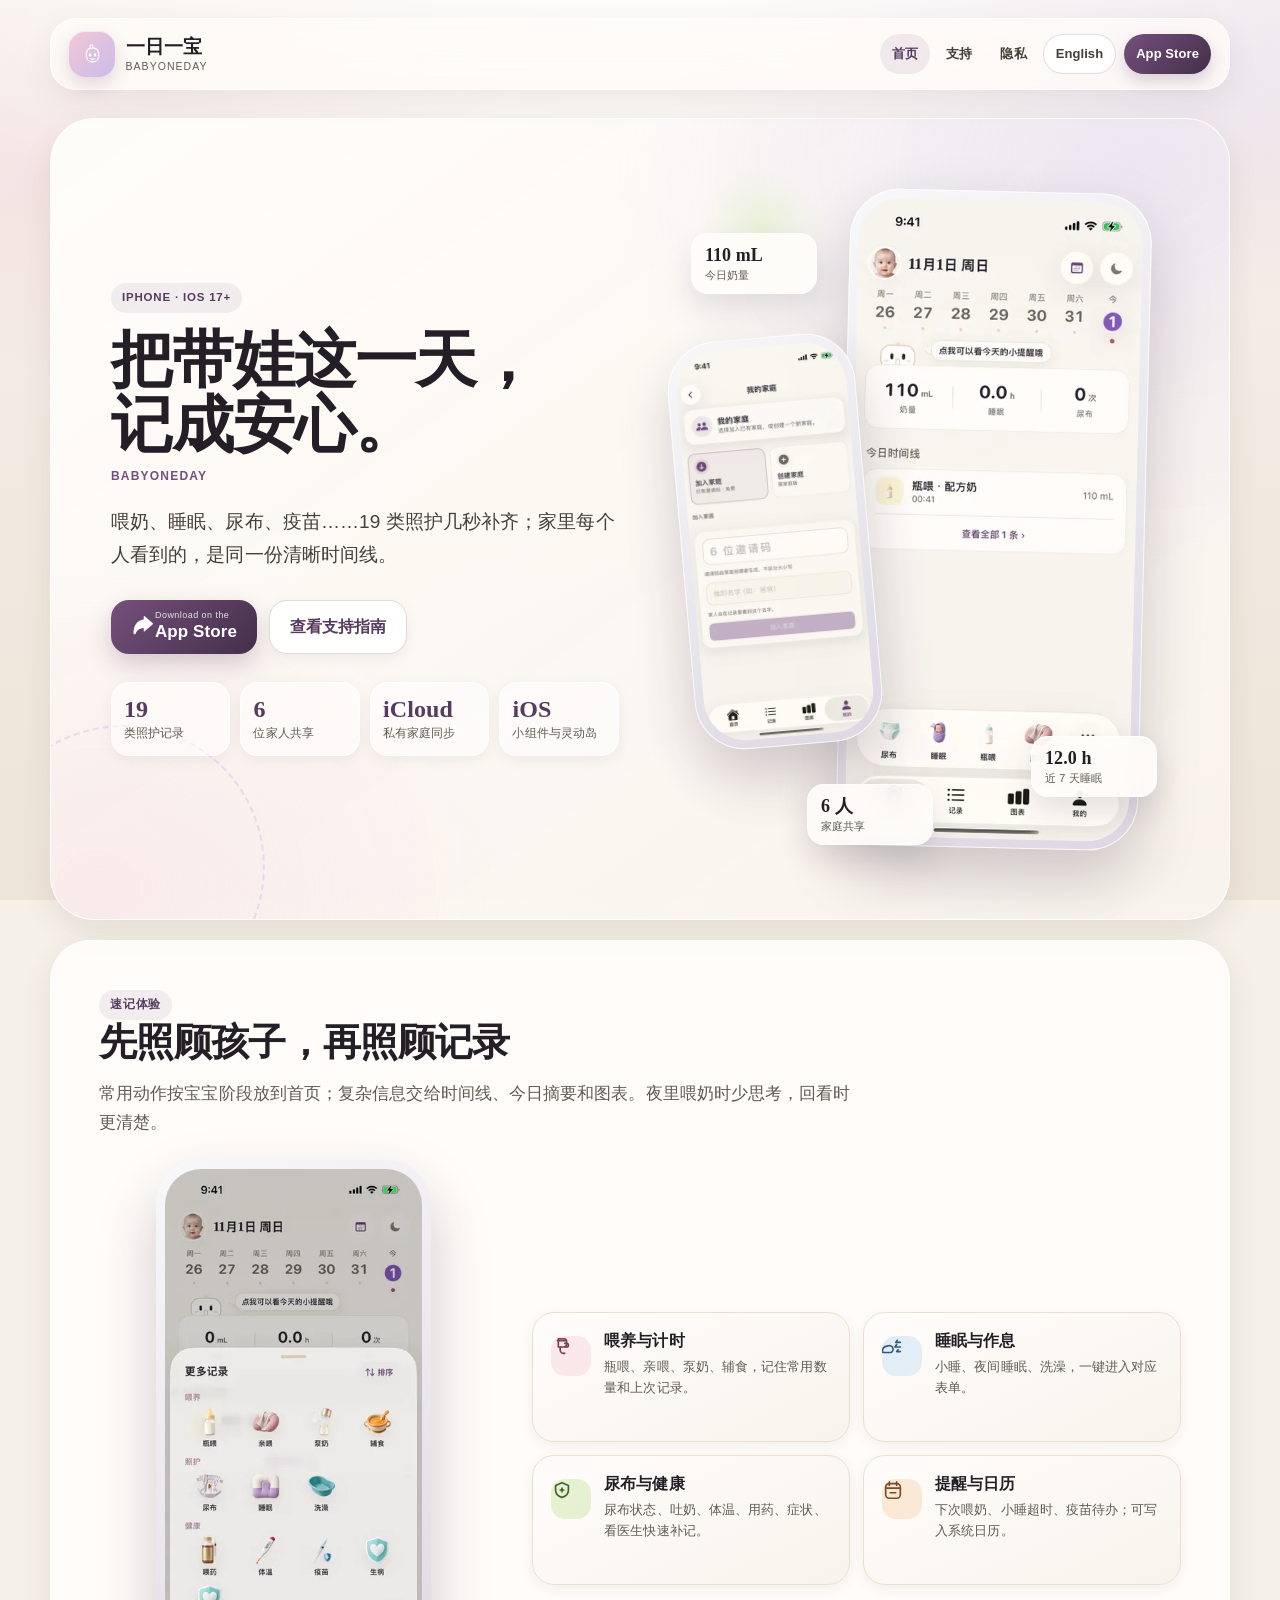
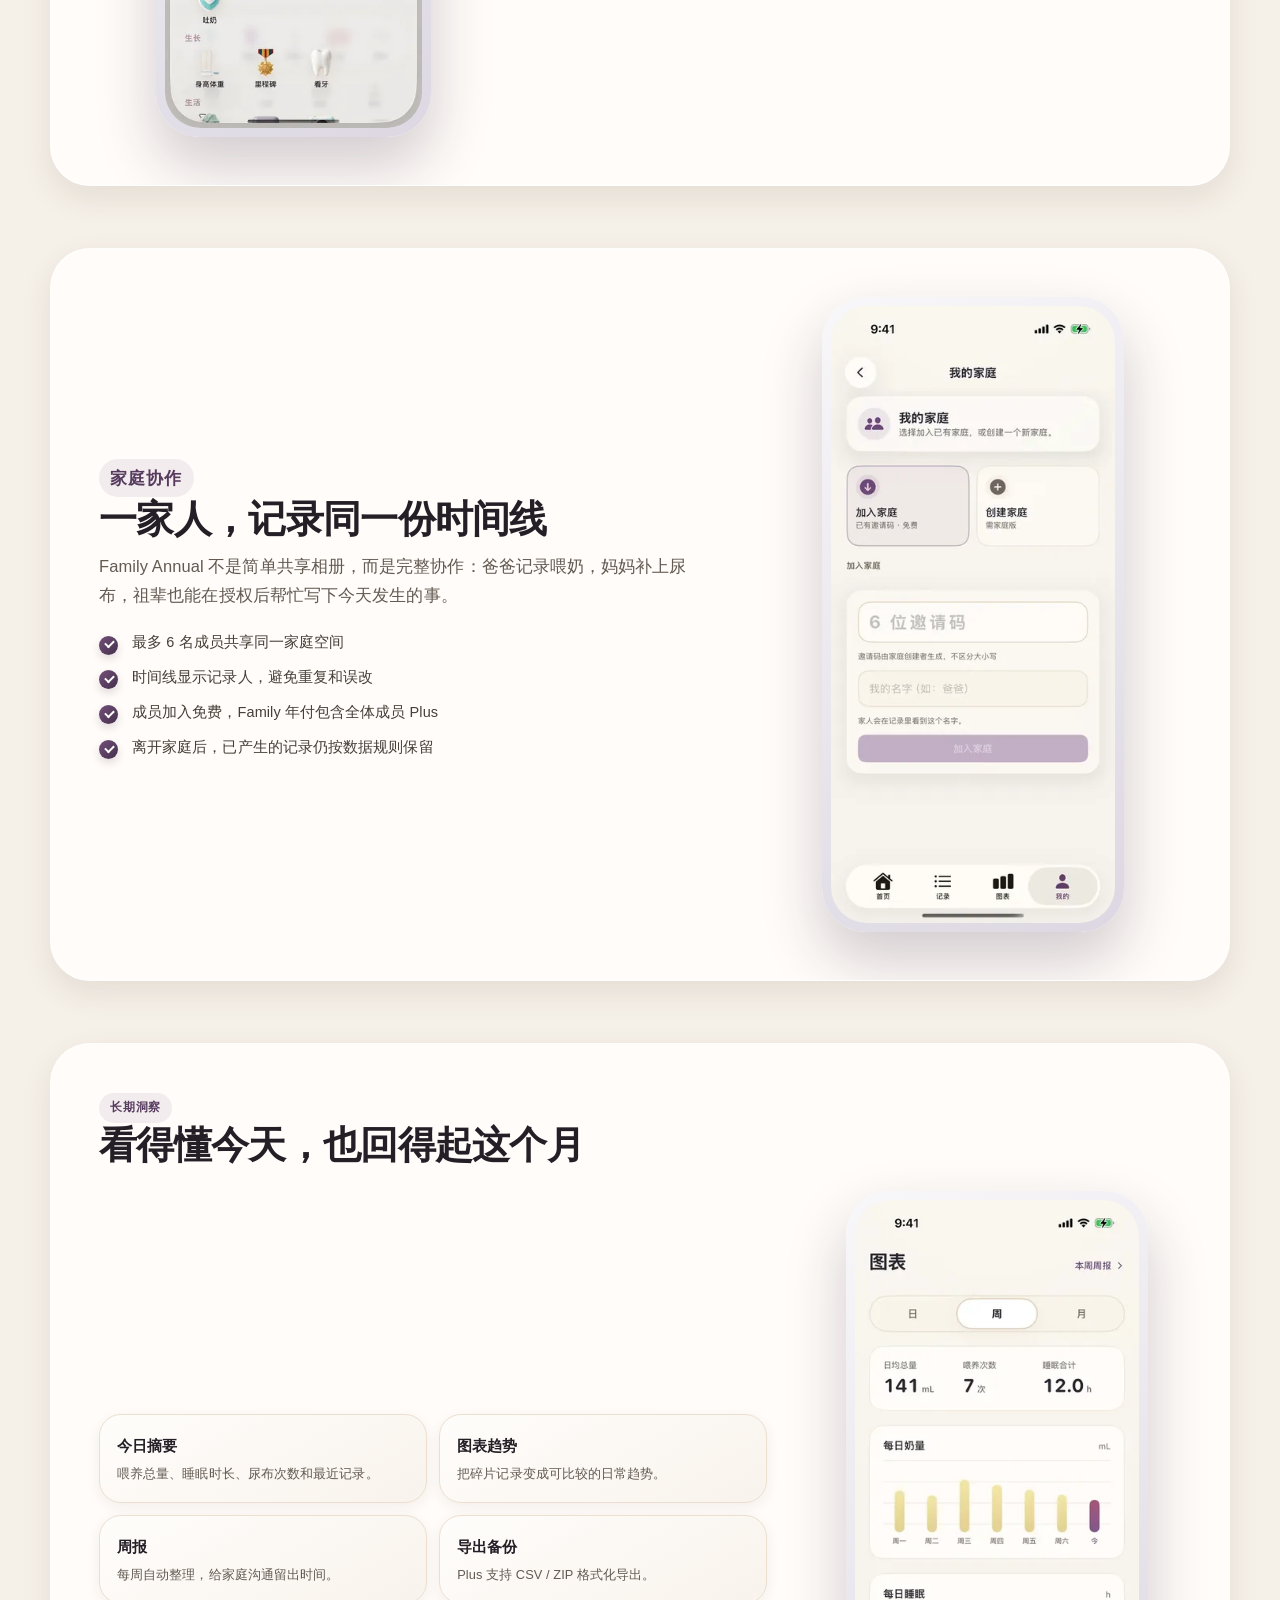
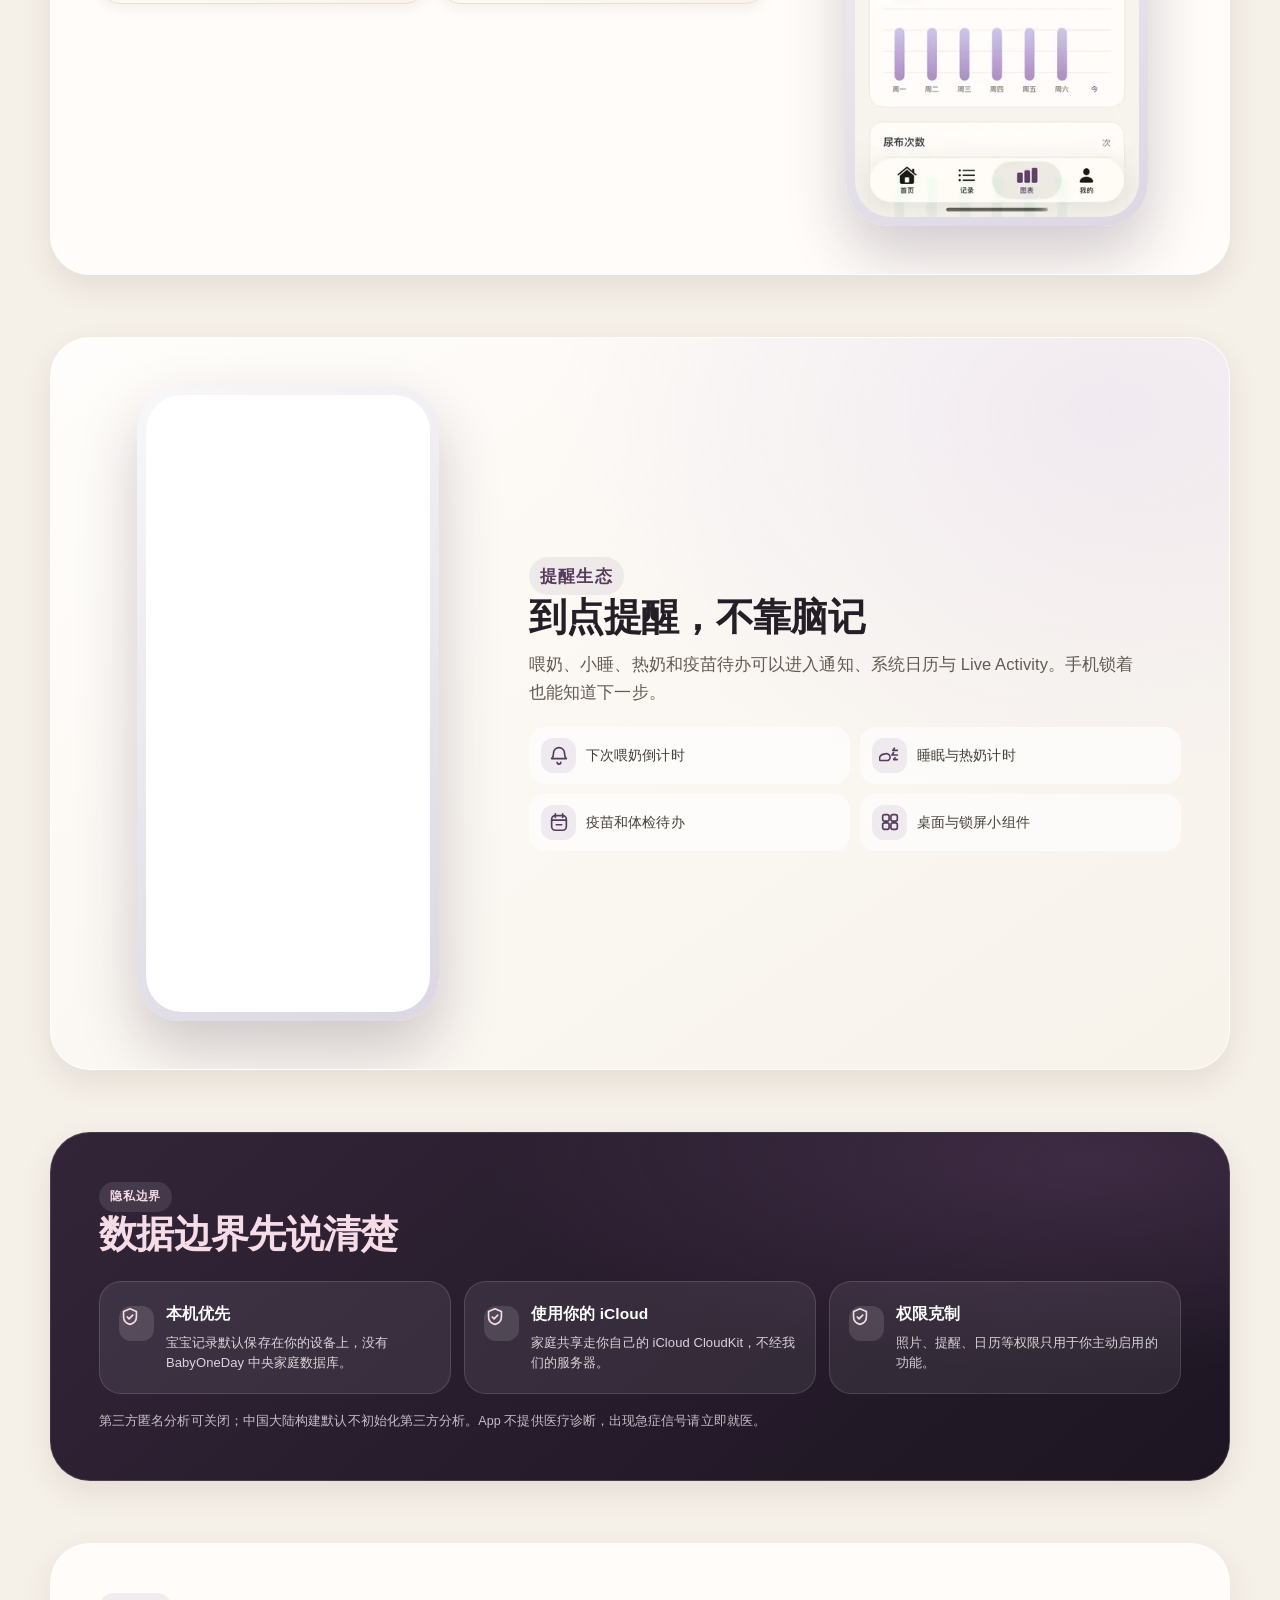
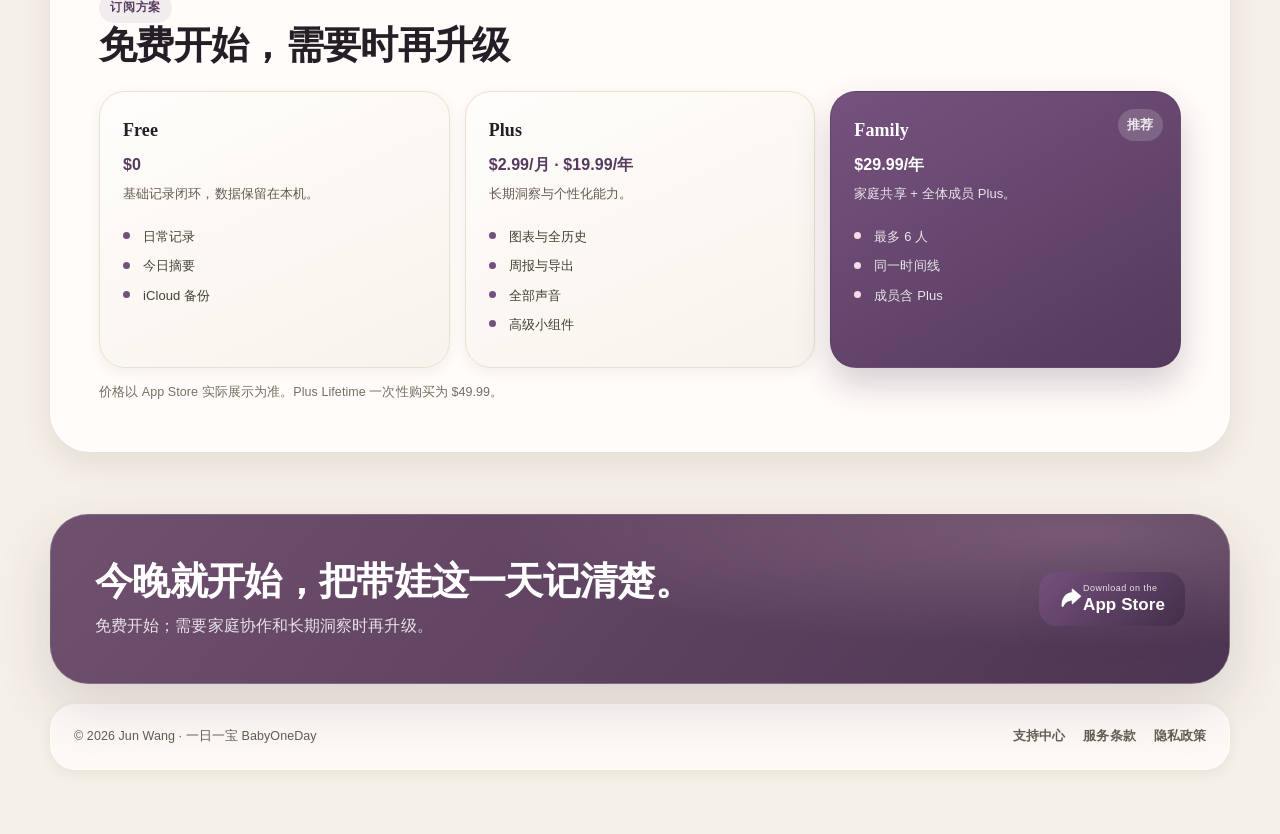
==== index.html @ 7bceb3cc "perf(babyoneday): optimize responsive marketing assets" ====
<!doctype html>
<html lang="zh-CN">
<head>
  <meta charset="utf-8">
  <meta name="viewport" content="width=device-width, initial-scale=1, viewport-fit=cover">
  <title>一日一宝 BabyOneDay — 把带娃这一天记成安心</title>
  <meta name="description" content="一日一宝 BabyOneDay 是一款本机优先的 iPhone 育儿记录 App：19 类照护信息几秒记完，支持 iCloud 家庭共享、图表周报、提醒、小组件和数据导出。">
  <meta name="theme-color" content="#f6f0e8">
  <meta property="og:site_name" content="一日一宝 BabyOneDay">
  <meta property="og:title" content="一日一宝 BabyOneDay">
  <meta property="og:description" content="19 类照护信息几秒记完；iCloud 家庭共享，把带娃这一天记成安心。">
  <meta property="og:type" content="website">
  <meta property="og:locale" content="zh_CN">
  <meta property="og:locale:alternate" content="en_US">
  <meta property="og:url" content="https://babyoneday.zpad.app/">
  <meta property="og:image" content="https://babyoneday.zpad.app/assets/social-zh.jpg">
  <meta property="og:image:width" content="1200">
  <meta property="og:image:height" content="630">
  <meta property="og:image:alt" content="BabyOneDay product preview">
  <meta name="twitter:card" content="summary_large_image">
  <meta name="twitter:image" content="https://babyoneday.zpad.app/assets/social-zh.jpg">
  <meta name="twitter:image:alt" content="BabyOneDay product preview">
  <link rel="canonical" href="https://babyoneday.zpad.app/">
  <link rel="alternate" hreflang="zh-CN" href="https://babyoneday.zpad.app/">
  <link rel="alternate" hreflang="en" href="https://babyoneday.zpad.app/en/">
  <link rel="alternate" hreflang="x-default" href="https://babyoneday.zpad.app/">
  <link rel="icon" type="image/png" href="assets/app-icon.png">
  <link rel="apple-touch-icon" type="image/png" href="assets/app-icon.png">
  <link rel="stylesheet" href="css/site.css">
  <meta name="apple-itunes-app" content="app-id=6822589481">
  <script type="application/ld+json">{"@context":"https://schema.org","@type":"SoftwareApplication","name":"一日一宝 BabyOneDay","operatingSystem":"iOS 17.0+","applicationCategory":"HealthApplication","inLanguage":["zh-CN","en"],"isAccessibleForFree":true,"featureList":["19 baby care record types","Family sharing for up to 6 caregivers","iCloud CloudKit family sync","charts, weekly reports, and export","reminders, Calendar integration, widgets, and Live Activity"],"screenshot":"https://babyoneday.zpad.app/assets/home-zh.webp","offers":{"@type":"Offer","price":"0","priceCurrency":"USD"}}</script>
</head>
<body>
  <a class="skip-link" href="#main">跳到正文 Skip to content</a>
  <div class="site-shell home-shell">
    <header class="site-header">
      <a class="brand" href="index.html">
        <span class="brand-mark" aria-hidden="true">
          <svg width="25" height="25" viewBox="0 0 64 64" fill="none" aria-hidden="true">
            <path d="M26 14C25 9 27 6 31 7.5 34.5 9 33.5 12 32 14" stroke="currentColor" stroke-width="3"/>
            <ellipse cx="25.5" cy="33" rx="3.2" ry="4.4" fill="currentColor"/>
            <ellipse cx="38.5" cy="33" rx="3.2" ry="4.4" fill="currentColor"/>
            <path d="M28 43q4 2.6 8 0" stroke="currentColor" stroke-width="3" stroke-linecap="round"/>
            <path d="M16 33c0-12 7-18 16-18s16 6 16 18c0 11-7 18-16 18s-16-7-16-18Z" stroke="currentColor" stroke-width="3"/>
          </svg>
        </span>
        <span><span class="brand-name">一日一宝</span><span class="brand-sub">BabyOneDay</span></span>
      </a>
      <nav class="site-nav" aria-label="网页导航">
        <a href="index.html" aria-current="page">首页</a>
        <a href="support.html">支持</a>
        <a href="privacy-policy.html">隐私</a>
        <a class="language-switch" href="en/index.html" lang="en" hreflang="en">English</a>
        <a class="nav-cta" href="https://apps.apple.com/app/id6822589481">App Store</a>
      </nav>
    </header>

    <section class="hero home-hero" aria-labelledby="home-title">
      <div class="hero-copy">
        <p class="eyebrow">iPhone · iOS 17+</p>
        <h1 id="home-title">把带娃这一天，<br>记成安心。</h1>
        <p class="h1-en">BabyOneDay</p>
        <p class="lede">喂奶、睡眠、尿布、疫苗……19 类照护几秒补齐；家里每个人看到的，是同一份清晰时间线。</p>
        <div class="cta-row" aria-label="下载 App">
          <a class="primary-cta" href="https://apps.apple.com/app/id6822589481"><span><small>Download on the</small><b>App Store</b></span></a>
          <a class="secondary-cta" href="support.html">查看支持指南</a>
        </div>
        <div class="hero-metrics"><div class="metric"><strong>19</strong><span>类照护记录</span></div>
<div class="metric"><strong>6</strong><span>位家人共享</span></div>
<div class="metric"><strong>iCloud</strong><span>私有家庭同步</span></div>
<div class="metric"><strong>iOS</strong><span>小组件与灵动岛</span></div></div>
      </div>
      <div class="hero-stage">
        <figure class="phone phone-primary"><img src="assets/home-zh-360.webp" srcset="assets/home-zh-360.webp 360w, assets/home-zh-480.webp 480w, assets/home-zh.webp 720w" sizes="(min-width: 980px) 302px, (min-width: 820px) 250px, 60vw" width="720" height="1565" alt="BabyOneDay 首页与今日记录预览" loading="eager" decoding="async" fetchpriority="high"></figure>
        <figure class="phone phone-secondary"><img src="assets/family-zh-360.webp" srcset="assets/family-zh-360.webp 360w, assets/family-zh-480.webp 480w, assets/family-zh.webp 720w" sizes="(min-width: 980px) 302px, (min-width: 820px) 250px, 68vw" width="720" height="1565" alt="BabyOneDay 家庭共享功能预览" loading="lazy" decoding="async"></figure>
        <div class="floating-card"><strong>110 mL</strong><span>今日奶量</span></div>
<div class="floating-card"><strong>12.0 h</strong><span>近 7 天睡眠</span></div>
<div class="floating-card"><strong>6 人</strong><span>家庭共享</span></div>
      </div>
    </section>

    <main id="main" class="home-main">
      <section class="home-section feature-section" aria-labelledby="record-title">
        <div class="section-head">
          <p class="section-eyebrow">速记体验</p>
          <h2 id="record-title">先照顾孩子，再照顾记录</h2>
          <p class="section-lede">常用动作按宝宝阶段放到首页；复杂信息交给时间线、今日摘要和图表。夜里喂奶时少思考，回看时更清楚。</p>
        </div>
        <div class="feature-layout">
          <figure class="feature-visual"><img src="assets/records-zh-360.webp" srcset="assets/records-zh-360.webp 360w, assets/records-zh-480.webp 480w, assets/records-zh.webp 720w" sizes="(min-width: 980px) 275px, 62vw" width="600" height="1304" alt="BabyOneDay 19 类照护记录入口" loading="lazy" decoding="async"></figure>
          <div class="feature-grid"><article class="feature-card"><span class="icon feeding" aria-hidden="true"><svg viewBox="0 0 24 24" aria-hidden="true"><path d="M8 3h6a3 3 0 0 1 3 3v3a3 3 0 0 1-3 3H8z"/><path d="M10 12v3a4 4 0 0 0 4 4h1"/><path d="M7 5h9"/><path d="M15 8h2a2 2 0 0 1 0 4h-2"/></svg></span><div><b>喂养与计时</b><span>瓶喂、亲喂、泵奶、辅食，记住常用数量和上次记录。</span></div></article>
<article class="feature-card"><span class="icon sleep" aria-hidden="true"><svg viewBox="0 0 24 24" aria-hidden="true"><path d="M20 7h-5l1.8-2.5"/><path d="M20 12h-6l2-2.7"/><path d="M20 17h-4l1.5-2"/><path d="M4 18h6a4 4 0 0 0-4-7 5 5 0 0 0-5 7Z"/></svg></span><div><b>睡眠与作息</b><span>小睡、夜间睡眠、洗澡，一键进入对应表单。</span></div></article>
<article class="feature-card"><span class="icon health" aria-hidden="true"><svg viewBox="0 0 24 24" aria-hidden="true"><path d="M12 4 5 7v5c0 4 3 7 7 8 4-1 7-4 7-8V7z"/><path d="M12 10v4"/><path d="M10 12h4"/></svg></span><div><b>尿布与健康</b><span>尿布状态、吐奶、体温、用药、症状、看医生快速补记。</span></div></article>
<article class="feature-card"><span class="icon calendar" aria-hidden="true"><svg viewBox="0 0 24 24" aria-hidden="true"><rect x="4" y="5" width="16" height="16" rx="4"/><path d="M8 3v4M16 3v4M4 10h16"/><path d="M9 15h6"/></svg></span><div><b>提醒与日历</b><span>下次喂奶、小睡超时、疫苗待办；可写入系统日历。</span></div></article></div>
        </div>
      </section>

      <section class="home-section family-section" aria-labelledby="family-title">
        <div class="section-copy">
          <p class="section-eyebrow">家庭协作</p>
          <h2 id="family-title">一家人，记录同一份时间线</h2>
          <p>Family Annual 不是简单共享相册，而是完整协作：爸爸记录喂奶，妈妈补上尿布，祖辈也能在授权后帮忙写下今天发生的事。</p>
          <ul class="check-list"><li>最多 6 名成员共享同一家庭空间</li>
<li>时间线显示记录人，避免重复和误改</li>
<li>成员加入免费，Family 年付包含全体成员 Plus</li>
<li>离开家庭后，已产生的记录仍按数据规则保留</li></ul>
        </div>
        <figure class="side-visual"><img src="assets/family-zh-360.webp" srcset="assets/family-zh-360.webp 360w, assets/family-zh-480.webp 480w, assets/family-zh.webp 720w" sizes="(min-width: 980px) 302px, (min-width: 820px) 250px, 68vw" width="720" height="1565" alt="BabyOneDay 家庭共享功能预览" loading="lazy" decoding="async"></figure>
      </section>

      <section class="home-section insight-section" aria-labelledby="insight-title">
        <div class="section-head">
          <p class="section-eyebrow">长期洞察</p>
          <h2 id="insight-title">看得懂今天，也回得起这个月</h2>
        </div>
        <div class="insight-layout">
          <div class="status-card"><article class="status-item"><b>今日摘要</b><span>喂养总量、睡眠时长、尿布次数和最近记录。</span></article>
<article class="status-item"><b>图表趋势</b><span>把碎片记录变成可比较的日常趋势。</span></article>
<article class="status-item"><b>周报</b><span>每周自动整理，给家庭沟通留出时间。</span></article>
<article class="status-item"><b>导出备份</b><span>Plus 支持 CSV / ZIP 格式化导出。</span></article></div>
          <figure class="side-visual"><img src="assets/insights-zh-360.webp" srcset="assets/insights-zh-360.webp 360w, assets/insights-zh-480.webp 480w, assets/insights-zh.webp 720w" sizes="(min-width: 980px) 302px, 68vw" width="600" height="1304" alt="BabyOneDay 图表与周报预览" loading="lazy" decoding="async"></figure>
        </div>
      </section>

      <section class="home-section reminder-section" aria-labelledby="reminder-title">
        <figure class="side-visual"><img src="assets/reminders-zh-360.webp" srcset="assets/reminders-zh-360.webp 360w, assets/reminders-zh-480.webp 480w, assets/reminders-zh.webp 720w" sizes="(min-width: 980px) 302px, 68vw" width="600" height="1304" alt="BabyOneDay 睡眠计时与灵动岛提示" loading="lazy" decoding="async"></figure>
        <div class="section-copy">
          <p class="section-eyebrow">提醒生态</p>
          <h2 id="reminder-title">到点提醒，不靠脑记</h2>
          <p>喂奶、小睡、热奶和疫苗待办可以进入通知、系统日历与 Live Activity。手机锁着也能知道下一步。</p>
          <ul class="icon-list"><li><span class="icon inline" aria-hidden="true"><svg viewBox="0 0 24 24" aria-hidden="true"><path d="M6 10a6 6 0 1 1 12 0c0 4 1 5 2 6H4c1-1 2-2 2-6Z"/><path d="M10 20a2 2 0 0 0 4 0"/></svg></span><span>下次喂奶倒计时</span></li>
<li><span class="icon inline" aria-hidden="true"><svg viewBox="0 0 24 24" aria-hidden="true"><path d="M20 7h-5l1.8-2.5"/><path d="M20 12h-6l2-2.7"/><path d="M20 17h-4l1.5-2"/><path d="M4 18h6a4 4 0 0 0-4-7 5 5 0 0 0-5 7Z"/></svg></span><span>睡眠与热奶计时</span></li>
<li><span class="icon inline" aria-hidden="true"><svg viewBox="0 0 24 24" aria-hidden="true"><rect x="4" y="5" width="16" height="16" rx="4"/><path d="M8 3v4M16 3v4M4 10h16"/><path d="M9 15h6"/></svg></span><span>疫苗和体检待办</span></li>
<li><span class="icon inline" aria-hidden="true"><svg viewBox="0 0 24 24" aria-hidden="true"><rect x="4" y="4" width="7" height="7" rx="2"/><rect x="13" y="4" width="7" height="7" rx="2"/><rect x="4" y="13" width="7" height="7" rx="2"/><rect x="13" y="13" width="7" height="7" rx="2"/></svg></span><span>桌面与锁屏小组件</span></li></ul>
        </div>
      </section>

      <section class="home-section privacy-section" aria-labelledby="privacy-title">
        <div class="section-head">
          <p class="section-eyebrow">隐私边界</p>
          <h2 id="privacy-title">数据边界先说清楚</h2>
        </div>
        <div class="privacy-grid"><article class="privacy-card"><span class="icon inline" aria-hidden="true"><svg viewBox="0 0 24 24" aria-hidden="true"><path d="M12 3 5 6v6c0 4 3 7 7 8 4-1 7-4 7-8V6z"/><path d="m9 12 2 2 4-4"/></svg></span><div><b>本机优先</b><span>宝宝记录默认保存在你的设备上，没有 BabyOneDay 中央家庭数据库。</span></div></article>
<article class="privacy-card"><span class="icon inline" aria-hidden="true"><svg viewBox="0 0 24 24" aria-hidden="true"><path d="M12 3 5 6v6c0 4 3 7 7 8 4-1 7-4 7-8V6z"/><path d="m9 12 2 2 4-4"/></svg></span><div><b>使用你的 iCloud</b><span>家庭共享走你自己的 iCloud CloudKit，不经我们的服务器。</span></div></article>
<article class="privacy-card"><span class="icon inline" aria-hidden="true"><svg viewBox="0 0 24 24" aria-hidden="true"><path d="M12 3 5 6v6c0 4 3 7 7 8 4-1 7-4 7-8V6z"/><path d="m9 12 2 2 4-4"/></svg></span><div><b>权限克制</b><span>照片、提醒、日历等权限只用于你主动启用的功能。</span></div></article></div>
        <p class="privacy-note">第三方匿名分析可关闭；中国大陆构建默认不初始化第三方分析。App 不提供医疗诊断，出现急症信号请立即就医。</p>
      </section>

      <section class="home-section pricing-section" aria-labelledby="pricing-title">
        <div class="section-head">
          <p class="section-eyebrow">订阅方案</p>
          <h2 id="pricing-title">免费开始，需要时再升级</h2>
        </div>
        <div class="pricing-grid"><article class="pricing-card"><b>Free</b><strong>$0</strong><span>基础记录闭环，数据保留在本机。</span><ul><li>日常记录</li><li>今日摘要</li><li>iCloud 备份</li></ul></article>
<article class="pricing-card"><b>Plus</b><strong>$2.99/月 · $19.99/年</strong><span>长期洞察与个性化能力。</span><ul><li>图表与全历史</li><li>周报与导出</li><li>全部声音</li><li>高级小组件</li></ul></article>
<article class="pricing-card highlighted"><span class="plan-tag">推荐</span><b>Family</b><strong>$29.99/年</strong><span>家庭共享 + 全体成员 Plus。</span><ul><li>最多 6 人</li><li>同一时间线</li><li>成员含 Plus</li></ul></article></div>
        <p class="pricing-note">价格以 App Store 实际展示为准。Plus Lifetime 一次性购买为 $49.99。</p>
      </section>

      <section class="final-cta" aria-labelledby="final-title">
        <div>
          <h2 id="final-title">今晚就开始，把带娃这一天记清楚。</h2>
          <p>免费开始；需要家庭协作和长期洞察时再升级。</p>
        </div>
        <a class="primary-cta" href="https://apps.apple.com/app/id6822589481"><span><small>Download on the</small><b>App Store</b></span></a>
      </section>
    </main>

    <footer class="site-footer">
      <span>© 2026 Jun Wang · 一日一宝 BabyOneDay</span>
      <span class="footer-links"><a href="support.html">支持中心</a><a href="terms-of-service.html">服务条款</a><a href="privacy-policy.html">隐私政策</a></span>
    </footer>
  </div>
</body>
</html>
---- css/site.css ----
/* ============================================================
   一日一宝 BabyOneDay · official website
   Warm editorial + iOS-style material system
   ============================================================ */

:root {
  color-scheme: light;
  --bg: #f5f0e8;
  --bg-deep: #ece3d8;
  --paper: #fffdfa;
  --paper-deep: #f8f3ec;
  --ink: #241f26;
  --ink-soft: #463f38;
  --muted: #635a52;
  --muted-soft: #786e64;
  --line: #e1d5c5;
  --line-soft: #ecdfcf;
  --plum: #75507c;
  --plum-deep: #563b5e;
  --plum-ink: #432f4a;
  --rose: #f2c7d5;
  --lavender: #cbbbea;
  --peach: #fbe4cf;
  --mint: #dcedc1;
  --sky: #d7e8f7;
  --shadow-soft: 0 4px 14px rgba(87, 63, 49, .07);
  --shadow: 0 12px 30px rgba(87, 63, 49, .10);
  --shadow-lifted: 0 22px 55px rgba(67, 47, 74, .16);
  --shadow-phone: 0 28px 60px rgba(50, 34, 55, .22);
  --radius-xs: 12px;
  --radius-sm: 16px;
  --radius-md: 22px;
  --radius-lg: 30px;
  --radius-xl: 38px;
  --font-text: -apple-system, BlinkMacSystemFont, "SF Pro Text", "PingFang SC",
    "Helvetica Neue", "Segoe UI", "Microsoft YaHei", sans-serif;
  --font-display: "New York", "Songti SC", "Noto Serif SC", Georgia, serif;
}

* { box-sizing: border-box; }

html {
  scroll-behavior: smooth;
  -webkit-text-size-adjust: 100%;
}

body {
  margin: 0;
  min-height: 100%;
  color: var(--ink);
  font-family: var(--font-text);
  font-size: 16px;
  line-height: 1.72;
  letter-spacing: .005em;
  background-color: var(--bg);
  background-image:
    radial-gradient(110% 55% at 50% -5%, rgba(255, 255, 255, .90) 0%, rgba(255, 255, 255, 0) 62%),
    radial-gradient(60% 38% at 92% 8%, rgba(203, 187, 234, .30) 0%, rgba(203, 187, 234, 0) 68%),
    radial-gradient(58% 35% at 4% 20%, rgba(242, 199, 213, .30) 0%, rgba(242, 199, 213, 0) 66%),
    linear-gradient(180deg, #f8f3ed 0%, #f1e9e0 58%, #eee5d9 100%);
  background-attachment: fixed;
  -webkit-font-smoothing: antialiased;
}

a { color: var(--plum-deep); }

a:hover { text-decoration-thickness: 2px; }

img { max-width: 100%; }

:focus-visible {
  outline: 3px solid rgba(117, 80, 124, .72);
  outline-offset: 3px;
  border-radius: 8px;
}

.skip-link {
  position: fixed;
  left: 16px;
  top: 12px;
  z-index: 100;
  padding: 10px 14px;
  border-radius: 999px;
  background: var(--ink);
  color: #fff;
  font-weight: 750;
  text-decoration: none;
  transform: translateY(-180%);
}

.skip-link:focus { transform: translateY(0); }

/* ---------- Shell and header ---------- */

.site-shell {
  width: min(100% - 40px, 1180px);
  margin: 0 auto;
  padding: 18px 0 64px;
}

body.legal .site-shell {
  width: min(100% - 32px, 920px);
}

.site-header {
  position: sticky;
  top: 12px;
  z-index: 50;
  display: flex;
  align-items: center;
  gap: 14px;
  min-height: 72px;
  padding: 12px 18px;
  border: 1px solid rgba(255, 255, 255, .78);
  border-radius: 26px;
  background: rgba(255, 252, 248, .78);
  box-shadow: 0 10px 30px rgba(70, 50, 50, .08);
  -webkit-backdrop-filter: blur(18px) saturate(1.25);
  backdrop-filter: blur(18px) saturate(1.25);
}

.brand {
  display: flex;
  align-items: center;
  gap: 11px;
  color: inherit;
  text-decoration: none;
  flex: 0 0 auto;
}

.brand-mark {
  display: grid;
  place-items: center;
  width: 46px;
  height: 46px;
  flex: 0 0 auto;
  border-radius: 16px;
  color: #fff;
  background: linear-gradient(135deg, var(--rose), var(--lavender));
  box-shadow: 0 8px 18px rgba(117, 80, 124, .20), inset 0 1px 0 rgba(255, 255, 255, .58);
}

.brand-name {
  display: block;
  font-family: var(--font-display);
  font-size: 19px;
  line-height: 1.2;
  font-weight: 850;
}

.brand-sub {
  display: block;
  margin-top: 1px;
  font-size: 10.5px;
  line-height: 1.2;
  letter-spacing: .10em;
  text-transform: uppercase;
  color: var(--muted);
}

.site-nav {
  margin-left: auto;
  display: flex;
  align-items: center;
  gap: 4px;
  white-space: nowrap;
}

.site-nav a {
  min-height: 40px;
  display: inline-flex;
  align-items: center;
  padding: 8px 12px;
  border-radius: 999px;
  color: var(--ink-soft);
  font-size: 13px;
  font-weight: 730;
  text-decoration: none;
  transition: background .18s ease, color .18s ease;
}

.site-nav a:hover,
.site-nav a[aria-current="page"] {
  background: rgba(117, 80, 124, .10);
  color: var(--plum-deep);
}

.language-switch {
  border: 1px solid rgba(86, 59, 94, .16);
  background: rgba(255, 255, 255, .88);
  color: var(--plum-deep);
}

.nav-cta {
  margin-left: 4px;
  color: #fff !important;
  background: linear-gradient(135deg, var(--plum), var(--plum-ink));
  box-shadow: 0 7px 16px rgba(86, 59, 94, .22);
}

/* ---------- Shared typography and legal-page primitives ---------- */

h1, h2, h3 {
  font-family: var(--font-display);
  color: var(--ink);
  letter-spacing: -.018em;
  text-wrap: balance;
}

h1 {
  margin: 15px 0 0;
  font-size: clamp(35px, 5.2vw, 62px);
  line-height: 1.05;
}

h2 {
  margin: 0;
  font-size: clamp(24px, 3.2vw, 38px);
  line-height: 1.18;
}

h3 {
  margin: 25px 0 8px;
  font-size: 18px;
  line-height: 1.35;
}

p { margin: 10px 0 0; color: var(--muted); }

p strong, li strong { color: var(--ink); }

ul, ol { margin: 11px 0 0; padding-left: 23px; color: var(--muted); }
li { margin: 7px 0; }
li::marker { color: var(--plum); font-weight: 800; }

.eyebrow,
.section-eyebrow {
  display: inline-flex;
  align-items: center;
  gap: 8px;
  min-height: 30px;
  margin: 0;
  padding: 5px 11px;
  border-radius: 999px;
  background: rgba(117, 80, 124, .09);
  color: var(--plum-deep);
  font-size: 11.5px;
  font-weight: 850;
  letter-spacing: .07em;
  text-transform: uppercase;
}

.h1-en,
.h2-en {
  margin: 8px 0 0;
  color: var(--plum);
  font-family: var(--font-text);
  font-size: 12px;
  font-weight: 850;
  letter-spacing: .10em;
  text-transform: uppercase;
}

.lede {
  max-width: 700px;
  margin-top: 18px;
  color: var(--ink-soft);
  font-size: clamp(16px, 1.55vw, 19px);
  line-height: 1.75;
}

.section-head {
  max-width: 760px;
  margin-bottom: 24px;
}

.section-head .section-lede {
  margin-top: 14px;
  color: var(--muted);
  font-size: 16.5px;
  line-height: 1.75;
}

/* Legal / support page hero and content shell */

.hero {
  position: relative;
  overflow: hidden;
  margin: 26px 0 24px;
  padding: clamp(34px, 6vw, 58px);
  border-radius: var(--radius-xl);
  border: 1px solid rgba(255, 255, 255, .86);
  background:
    radial-gradient(70% 85% at 90% 5%, rgba(203, 187, 234, .20) 0%, rgba(203, 187, 234, 0) 64%),
    radial-gradient(56% 72% at 5% 100%, rgba(242, 199, 213, .22) 0%, rgba(242, 199, 213, 0) 62%),
    rgba(255, 253, 250, .94);
  box-shadow: var(--shadow);
}

.main-card {
  padding: clamp(26px, 5vw, 42px);
  border-radius: var(--radius-xl);
  border: 1px solid rgba(255, 255, 255, .86);
  background: rgba(255, 253, 250, .95);
  box-shadow: var(--shadow);
}

section {
  scroll-margin-top: 116px;
  padding-top: 6px;
}

section + section {
  margin-top: clamp(27px, 5vw, 42px);
  padding-top: 28px;
  border-top: 1px solid var(--line);
}

.section-number {
  display: inline-flex;
  align-items: center;
  justify-content: center;
  width: 31px;
  height: 31px;
  margin-right: 9px;
  border-radius: 11px;
  background: rgba(117, 80, 124, .10);
  color: var(--plum-deep);
  font-size: 13px;
  font-weight: 850;
  vertical-align: -6px;
}

.small-en {
  display: block;
  margin-top: 5px;
  color: var(--muted-soft);
  font-size: 12.5px;
  line-height: 1.55;
}

.meta-row {
  display: flex;
  flex-wrap: wrap;
  gap: 10px;
  margin: 24px 0 0;
}

.meta-pill {
  display: inline-flex;
  align-items: center;
  gap: 7px;
  min-height: 36px;
  padding: 7px 13px;
  border-radius: 999px;
  background: var(--paper-deep);
  border: 1px solid var(--line);
  color: var(--muted);
  font-size: 12.5px;
  font-weight: 730;
}

.meta-pill strong { color: var(--ink); }

.status-card {
  display: grid;
  grid-template-columns: repeat(auto-fit, minmax(170px, 1fr));
  gap: 12px;
  margin-top: 0;
}

.status-item {
  padding: 18px 17px;
  border-radius: var(--radius-md);
  border: 1px solid var(--line-soft);
  background: linear-gradient(150deg, #fffdfb, #f8f3ec);
  box-shadow: var(--shadow-soft);
}

.status-item b {
  display: block;
  color: var(--ink);
  font-size: 15px;
}

.status-item span {
  display: block;
  margin-top: 5px;
  color: var(--muted);
  font-size: 12.8px;
  line-height: 1.58;
}

.action-grid {
  display: grid;
  grid-template-columns: repeat(auto-fit, minmax(210px, 1fr));
  gap: 13px;
  margin: 22px 0 0;
}

.action-card {
  display: block;
  padding: 19px;
  border-radius: var(--radius-md);
  border: 1px solid var(--line-soft);
  background: linear-gradient(155deg, #fffdfb, #f8f3ec);
  box-shadow: var(--shadow-soft);
}

.action-card b { display: block; color: var(--ink); font-size: 15.5px; }
.action-card span { display: block; margin-top: 6px; color: var(--muted); font-size: 13px; line-height: 1.6; }

.toc {
  margin: 0 0 22px;
  padding: 22px clamp(18px, 4vw, 27px);
  border-radius: 26px;
  border: 1px dashed #d3c2a9;
  background: rgba(255, 253, 250, .84);
  box-shadow: var(--shadow-soft);
}

.toc h2 { margin: 0 0 12px; font-size: 18px; }
.toc ol {
  margin: 0;
  padding-left: 22px;
  columns: 2;
  column-gap: 32px;
  color: var(--muted);
  font-size: 14px;
}
.toc li { margin: 6px 0; break-inside: avoid; }
.toc a { text-decoration: none; }
.toc a:hover { text-decoration: underline; }

.callout {
  margin: 21px 0 0;
  padding: 18px 20px;
  border-radius: 20px;
  border: 1px solid var(--line);
  background: #f8f4ed;
}

.callout.warning { border-color: rgba(226, 190, 104, .80); background: #fff6df; }
.callout.privacy { border-color: rgba(203, 187, 234, .68); background: #f8f5fd; }
.callout.care { border-color: rgba(220, 237, 193, .90); background: #f8fbec; }
.callout b { display: block; margin-bottom: 3px; font-family: var(--font-display); color: var(--ink); font-size: 16px; }

.data-table {
  width: 100%;
  margin: 18px 0 0;
  border-collapse: separate;
  border-spacing: 0;
  overflow: hidden;
  border: 1px solid var(--line);
  border-radius: 18px;
  background: var(--paper-deep);
  box-shadow: var(--shadow-soft);
  text-align: left;
}

.data-table caption {
  caption-side: top;
  padding: 0 0 9px;
  color: var(--muted-soft);
  font-size: 12.5px;
  text-align: left;
}

.data-table th, .data-table td {
  padding: 13px 14px;
  border-bottom: 1px solid var(--line-soft);
  vertical-align: top;
  font-size: 13.5px;
  line-height: 1.58;
}

.data-table th {
  color: var(--ink);
  font-size: 12px;
  letter-spacing: .04em;
  text-transform: uppercase;
  background: #f3ebdf;
}

.data-table tr:last-child td { border-bottom: 0; }
.data-table td:first-child { color: var(--ink); font-weight: 750; }

.faq {
  margin: 21px 0 0;
  border: 1px solid var(--line);
  border-radius: var(--radius-md);
  background: var(--paper-deep);
  overflow: hidden;
}

.faq details + details { border-top: 1px solid var(--line); }
.faq summary {
  display: flex;
  align-items: center;
  justify-content: space-between;
  gap: 14px;
  min-height: 56px;
  padding: 15px 17px;
  color: var(--ink);
  font-size: 15px;
  font-weight: 760;
  cursor: pointer;
  list-style: none;
}
.faq summary::-webkit-details-marker { display: none; }
.faq summary::after { content: "+"; color: var(--plum-deep); font-family: var(--font-display); font-size: 22px; line-height: 1; }
.faq details[open] summary::after { content: "–"; }
.faq-body { padding: 0 17px 17px; color: var(--muted); font-size: 14px; }

.site-footer {
  display: flex;
  flex-wrap: wrap;
  align-items: center;
  justify-content: space-between;
  gap: 14px;
  margin-top: 20px;
  padding: 21px 23px;
  border-radius: 26px;
  border: 1px solid rgba(255, 255, 255, .72);
  background: rgba(255, 253, 250, .76);
  box-shadow: var(--shadow-soft);
  color: var(--muted);
  font-size: 12.5px;
}

.footer-links { display: flex; flex-wrap: wrap; gap: 8px 18px; }
.footer-links a { color: var(--muted); font-weight: 720; text-decoration: none; }
.footer-links a:hover { color: var(--plum-deep); }

/* ---------- Homepage hero ---------- */

.home-hero {
  position: relative;
  overflow: hidden;
  min-height: 680px;
  display: grid;
  grid-template-columns: minmax(0, 1.02fr) minmax(360px, .98fr);
  align-items: center;
  gap: clamp(28px, 5vw, 62px);
  margin: 28px 0 20px;
  padding: clamp(34px, 5vw, 60px);
  border-radius: 44px;
  border: 1px solid rgba(255, 255, 255, .88);
  background:
    radial-gradient(72% 80% at 92% 6%, rgba(203, 187, 234, .30) 0%, rgba(203, 187, 234, 0) 62%),
    radial-gradient(55% 70% at 4% 96%, rgba(242, 199, 213, .28) 0%, rgba(242, 199, 213, 0) 62%),
    linear-gradient(145deg, rgba(255, 253, 250, .98), rgba(248, 243, 236, .94));
  box-shadow: var(--shadow);
}

.home-hero::before {
  content: "";
  position: absolute;
  left: -70px;
  bottom: -90px;
  width: 280px;
  height: 280px;
  border: 2px dashed rgba(203, 187, 234, .42);
  border-radius: 50%;
  pointer-events: none;
}

.home-hero::after {
  content: "";
  position: absolute;
  right: 34%;
  top: 44px;
  width: 132px;
  height: 132px;
  background: radial-gradient(circle, rgba(220, 237, 193, .52) 0%, rgba(220, 237, 193, 0) 70%);
  pointer-events: none;
}

.home-hero .hero-copy { position: relative; z-index: 2; }
.home-hero .lede { max-width: 620px; }

.cta-row {
  display: flex;
  flex-wrap: wrap;
  align-items: center;
  gap: 12px;
  margin: 28px 0 0;
}

.primary-cta,
.secondary-cta {
  min-height: 54px;
  display: inline-flex;
  align-items: center;
  justify-content: center;
  padding: 10px 20px;
  border-radius: 18px;
  text-decoration: none;
  box-shadow: var(--shadow-soft);
  transition: transform .18s ease, box-shadow .18s ease, background .18s ease;
}

.primary-cta {
  color: #fff;
  background: linear-gradient(135deg, var(--plum), var(--plum-ink));
  box-shadow: 0 10px 24px rgba(86, 59, 94, .24);
}

.primary-cta::before {
  content: "";
  width: 24px;
  height: 24px;
  flex: 0 0 auto;
  background: #fff;
  clip-path: path("M13.7 1.7c-.4-.4-1-.1-1 .4v2.9c-4.5.3-7.8 3.2-9.4 7.9-.7 2.2-.9 4.3-.7 6 .1 1 1.5 1.2 1.9.3 1-2.3 2.7-4.3 5.3-5.2.9-.3 1.9-.5 2.9-.6v3c0 .5.6.8 1 .4l8.1-7.2c.3-.3.3-.7 0-.9Z");
}

.primary-cta small {
  display: block;
  font-size: 9px;
  line-height: 1.1;
  letter-spacing: .05em;
  opacity: .84;
}

.primary-cta b {
  display: block;
  margin-top: 1px;
  font-size: 17px;
  line-height: 1.15;
}

.secondary-cta {
  color: var(--plum-deep);
  background: rgba(255, 255, 255, .92);
  border: 1px solid rgba(86, 59, 94, .18);
  font-weight: 760;
}

.primary-cta:hover,
.secondary-cta:hover {
  transform: translateY(-2px);
  box-shadow: var(--shadow-lifted);
}

.hero-metrics {
  display: grid;
  grid-template-columns: repeat(4, minmax(0, 1fr));
  gap: 10px;
  margin-top: 28px;
}

.metric {
  min-height: 72px;
  padding: 13px 12px;
  border-radius: 18px;
  border: 1px solid rgba(255, 255, 255, .78);
  background: rgba(255, 255, 255, .55);
  box-shadow: var(--shadow-soft);
}

.metric strong {
  display: block;
  color: var(--plum-deep);
  font-family: var(--font-display);
  font-size: clamp(18px, 2vw, 24px);
  line-height: 1.15;
}

.metric span {
  display: block;
  margin-top: 3px;
  color: var(--muted);
  font-size: 11.5px;
  line-height: 1.35;
}

.hero-stage {
  position: relative;
  z-index: 1;
  height: 680px;
}

.phone {
  position: absolute;
  margin: 0;
  padding: 9px;
  border-radius: 50px;
  background: linear-gradient(150deg, #f8f7f9, #dcd7e2);
  box-shadow:
    0 0 0 1px rgba(255, 255, 255, .82) inset,
    var(--shadow-phone);
}

.phone img {
  display: block;
  width: 100%;
  height: 100%;
  border-radius: 42px;
  background: #fff;
  object-fit: cover;
}

.phone-primary {
  right: 24px;
  top: 12px;
  width: min(302px, 66%);
  aspect-ratio: 1206 / 2622;
  transform: rotate(1.4deg);
}

.phone-secondary {
  left: 0;
  top: 158px;
  width: 188px;
  aspect-ratio: 1206 / 2622;
  transform: rotate(-5deg);
  opacity: .98;
}

.floating-card {
  position: absolute;
  z-index: 3;
  min-width: 126px;
  padding: 11px 13px;
  border-radius: 17px;
  border: 1px solid rgba(255, 255, 255, .84);
  background: rgba(255, 253, 250, .88);
  box-shadow: 0 14px 30px rgba(50, 34, 55, .12);
  -webkit-backdrop-filter: blur(12px);
  backdrop-filter: blur(12px);
}

.floating-card strong { display: block; color: var(--ink); font-family: var(--font-display); font-size: 18px; line-height: 1.15; }
.floating-card span { display: block; margin-top: 2px; color: var(--muted); font-size: 11px; line-height: 1.3; }
.floating-card:nth-of-type(1) { left: 10px; top: 54px; }
.floating-card:nth-of-type(2) { right: 12px; bottom: 62px; }
.floating-card:nth-of-type(3) { left: 126px; bottom: 14px; }

/* ---------- Homepage sections ---------- */

.home-main { display: grid; gap: 20px; }

.home-section {
  position: relative;
  overflow: hidden;
  padding: clamp(28px, 4vw, 48px);
  border-radius: 40px;
  border: 1px solid rgba(255, 255, 255, .84);
  background: rgba(255, 253, 250, .92);
  box-shadow: var(--shadow);
}

.home-section > * { position: relative; z-index: 1; }

.feature-layout {
  display: grid;
  grid-template-columns: minmax(250px, .60fr) minmax(0, 1fr);
  gap: clamp(24px, 4vw, 44px);
  align-items: center;
}

.feature-visual,
.side-visual {
  margin: 0;
  padding: 9px;
  border-radius: 44px;
  background: linear-gradient(150deg, #f8f7f9, #dcd7e2);
  box-shadow: var(--shadow-phone);
}

.feature-visual img,
.side-visual img {
  display: block;
  width: 100%;
  height: auto;
  border-radius: 36px;
  background: #fff;
}

.feature-visual { width: min(100%, 275px); justify-self: center; }
.side-visual { width: min(100%, 302px); justify-self: center; }

.feature-grid {
  display: grid;
  grid-template-columns: repeat(2, minmax(0, 1fr));
  gap: 13px;
}

.feature-card {
  display: flex;
  gap: 13px;
  min-height: 130px;
  padding: 18px;
  border-radius: 22px;
  border: 1px solid var(--line-soft);
  background: linear-gradient(155deg, #fffdfb, #f8f3ec);
  box-shadow: var(--shadow-soft);
}

.feature-card b { display: block; color: var(--ink); font-size: 15.5px; line-height: 1.35; }
.feature-card span { display: block; margin-top: 5px; color: var(--muted); font-size: 13px; line-height: 1.58; }

.icon {
  display: grid;
  place-items: center;
  width: 40px;
  height: 40px;
  flex: 0 0 auto;
  border-radius: 14px;
  background: rgba(117, 80, 124, .10);
  color: var(--plum-deep);
}

.icon svg {
  width: 22px;
  height: 22px;
  fill: none;
  stroke: currentColor;
  stroke-width: 1.8;
  stroke-linecap: round;
  stroke-linejoin: round;
}

.icon.feeding { background: rgba(242, 199, 213, .38); color: #7b3d54; }
.icon.sleep { background: rgba(215, 232, 247, .70); color: #315a78; }
.icon.health { background: rgba(220, 237, 193, .70); color: #41622d; }
.icon.calendar { background: rgba(251, 228, 207, .80); color: #7a4d25; }
.icon.inline { width: 35px; height: 35px; border-radius: 12px; }

.family-section {
  display: grid;
  grid-template-columns: minmax(0, 1fr) minmax(250px, .68fr);
  gap: clamp(25px, 5vw, 52px);
  align-items: center;
}

.family-section .section-copy p { max-width: 620px; font-size: 16.5px; line-height: 1.75; }

.check-list { margin-top: 20px; padding: 0; list-style: none; }
.check-list li {
  position: relative;
  margin: 10px 0;
  padding-left: 33px;
  color: var(--ink-soft);
  font-size: 14.5px;
}
.check-list li::before {
  content: "";
  position: absolute;
  left: 0;
  top: .38em;
  width: 19px;
  height: 19px;
  border-radius: 50%;
  background:
    linear-gradient(135deg, var(--plum), var(--plum-ink)) border-box;
  box-shadow: 0 4px 9px rgba(86, 59, 94, .18);
}
.check-list li::after {
  content: "";
  position: absolute;
  left: 6px;
  top: .70em;
  width: 7px;
  height: 4px;
  border-left: 2px solid #fff;
  border-bottom: 2px solid #fff;
  transform: rotate(-45deg);
}

.insight-layout {
  display: grid;
  grid-template-columns: minmax(0, 1fr) minmax(250px, .55fr);
  gap: clamp(24px, 4vw, 46px);
  align-items: center;
}

.insight-layout .status-card { grid-template-columns: repeat(2, minmax(0, 1fr)); }

.reminder-section {
  display: grid;
  grid-template-columns: minmax(250px, .58fr) minmax(0, 1fr);
  gap: clamp(25px, 5vw, 52px);
  align-items: center;
  background:
    radial-gradient(70% 80% at 90% 10%, rgba(203, 187, 234, .22), rgba(203, 187, 234, 0) 68%),
    linear-gradient(145deg, #fffdfb, #f7f2ea);
}

.reminder-section .section-copy p { max-width: 620px; font-size: 16.5px; }

.icon-list { margin-top: 20px; padding: 0; list-style: none; display: grid; grid-template-columns: repeat(2, minmax(0, 1fr)); gap: 10px; }
.icon-list li {
  display: flex;
  align-items: center;
  gap: 10px;
  margin: 0;
  padding: 11px 12px;
  border-radius: 16px;
  background: rgba(255, 255, 255, .68);
  color: var(--ink-soft);
  font-size: 13.5px;
}

.privacy-section {
  color: #fff;
  border-color: rgba(255, 255, 255, .12);
  background:
    radial-gradient(75% 90% at 88% 8%, rgba(117, 80, 124, .32), rgba(117, 80, 124, 0) 68%),
    linear-gradient(140deg, #322538, #241a29 64%, #1d1622);
}

.privacy-section h2,
.privacy-section .section-eyebrow { color: #f6dce7; }
.privacy-section .section-eyebrow { background: rgba(255, 255, 255, .10); }

.privacy-grid {
  display: grid;
  grid-template-columns: repeat(3, minmax(0, 1fr));
  gap: 13px;
}

.privacy-card {
  display: flex;
  gap: 12px;
  padding: 19px;
  border-radius: 22px;
  border: 1px solid rgba(255, 255, 255, .13);
  background: rgba(255, 255, 255, .075);
}

.privacy-card b { display: block; color: #fff; font-size: 15.5px; }
.privacy-card span { display: block; margin-top: 5px; color: rgba(255, 255, 255, .80); font-size: 13px; line-height: 1.6; }

.privacy-section .icon { background: rgba(255, 255, 255, .12); color: #f6dce7; }
.privacy-note {
  max-width: 850px;
  margin-top: 17px;
  color: rgba(255, 255, 255, .72) !important;
  font-size: 12.5px !important;
  line-height: 1.65;
}

.pricing-grid {
  display: grid;
  grid-template-columns: repeat(3, minmax(0, 1fr));
  gap: 15px;
  margin-top: 4px;
}

.pricing-card {
  position: relative;
  display: flex;
  flex-direction: column;
  min-height: 100%;
  padding: 23px;
  border-radius: 26px;
  border: 1px solid var(--line-soft);
  background: linear-gradient(155deg, #fffdfb, #f8f3ec);
  box-shadow: var(--shadow-soft);
}

.plan-tag {
  position: absolute;
  right: 17px;
  top: 17px;
  padding: 5px 9px;
  border-radius: 999px;
  background: rgba(255, 255, 255, .16);
  color: #fff;
  font-size: 10.5px;
  font-weight: 800;
  letter-spacing: .05em;
  text-transform: uppercase;
}

.pricing-card b { display: block; font-family: var(--font-display); color: var(--ink); font-size: 18px; }
.pricing-card strong { display: block; margin: 8px 0 7px; color: var(--plum-deep); font-size: 16px; line-height: 1.35; }
.pricing-card span { display: block; color: var(--muted); font-size: 13px; line-height: 1.62; }

.pricing-card ul {
  margin: 15px 0 0;
  padding: 0;
  list-style: none;
}

.pricing-card li {
  position: relative;
  margin: 7px 0;
  padding-left: 20px;
  color: var(--ink-soft);
  font-size: 13px;
}

.pricing-card li::before {
  content: "";
  position: absolute;
  left: 0;
  top: .48em;
  width: 7px;
  height: 7px;
  border-radius: 50%;
  background: var(--plum);
}

.pricing-card.highlighted {
  color: #fff;
  border-color: rgba(86, 59, 94, .24);
  background: linear-gradient(150deg, #76527e, #543a5c);
  box-shadow: 0 16px 34px rgba(67, 47, 74, .22);
}

.pricing-card.highlighted b,
.pricing-card.highlighted strong { color: #fff; }
.pricing-card.highlighted span,
.pricing-card.highlighted li { color: rgba(255, 255, 255, .86); }
.pricing-card.highlighted li::before { background: #f6dce7; }

.pricing-note {
  margin: 14px 0 0;
  color: var(--muted-soft) !important;
  font-size: 12.5px !important;
}

.final-cta {
  display: flex;
  align-items: center;
  justify-content: space-between;
  gap: 24px;
  padding: clamp(28px, 4vw, 44px);
  border-radius: 38px;
  border: 1px solid rgba(255, 255, 255, .16);
  background:
    radial-gradient(75% 100% at 88% 10%, rgba(242, 199, 213, .22), rgba(242, 199, 213, 0) 68%),
    linear-gradient(130deg, #70506f, #4c3552);
  color: #fff;
  box-shadow: var(--shadow-lifted);
}

.final-cta h2 { color: #fff; max-width: 620px; }
.final-cta p { max-width: 620px; margin-top: 8px; color: rgba(255, 255, 255, .84) !important; }
.final-cta .primary-cta { flex: 0 0 auto; }

/* ---------- Responsive ---------- */

@media (max-width: 1100px) {
  .home-hero {
    grid-template-columns: minmax(0, 1fr) minmax(330px, .82fr);
    min-height: 0;
  }
  .hero-stage { height: 610px; }
  .feature-layout { grid-template-columns: minmax(0, 1fr); }
  .feature-visual { width: min(100%, 255px); }
}

@media (max-width: 980px) {
  .home-hero,
  .family-section,
  .insight-layout,
  .reminder-section {
    grid-template-columns: 1fr;
  }
  .family-section .side-visual,
  .reminder-section .side-visual,
  .insight-layout .side-visual { width: min(100%, 290px); margin: 0 auto; }
  .hero-stage { height: auto; min-height: 560px; margin-top: 16px; }
  .phone-primary {
    right: auto;
    left: 50%;
    top: 0;
    width: min(250px, 60%);
    transform: translateX(-50%) rotate(0deg);
  }
  .phone-secondary,
  .floating-card { display: none; }
  .privacy-grid,
  .pricing-grid { grid-template-columns: 1fr; }
  .final-cta { align-items: flex-start; flex-direction: column; }
  .hero-metrics { grid-template-columns: repeat(2, minmax(0, 1fr)); }
}

@media (max-width: 820px) {
  body { background-attachment: scroll; }
  .site-shell { width: min(100% - 24px, 1180px); padding-top: 12px; }
  .site-header {
    position: static;
    align-items: flex-start;
    flex-direction: column;
    border-radius: 24px;
  }
  .site-nav {
    width: 100%;
    margin: 4px 0 0;
    overflow-x: auto;
    padding-bottom: 3px;
    scrollbar-width: thin;
  }
  .site-nav a { padding: 9px 10px; }
  .language-switch { margin-left: 0; }
  .nav-cta { margin-left: 0; }

  .home-hero {
    min-height: 0;
    margin-top: 16px;
    padding: 28px 20px;
    border-radius: 32px;
  }
  .hero-stage {
    height: auto;
    min-height: 560px;
    margin-top: 16px;
  }
  .phone-primary {
    right: auto;
    left: 50%;
    top: 0;
    width: min(250px, 72%);
    transform: translateX(-50%) rotate(0deg);
  }
  .phone-secondary,
  .floating-card { display: none; }
  .feature-grid,
  .insight-layout .status-card,
  .icon-list { grid-template-columns: 1fr; }
  .home-section,
  .final-cta { border-radius: 30px; padding: 26px 20px 30px; }
  .toc ol { columns: 1; }
  .data-table { display: block; overflow-x: auto; border-radius: 16px; }
  .data-table thead, .data-table tbody { display: table; width: 34rem; }
  .data-table caption { display: block; }
  .site-footer { align-items: flex-start; flex-direction: column; }
}

@media (max-width: 420px) {
  .hero-metrics { grid-template-columns: repeat(2, minmax(0, 1fr)); }
  .cta-row { align-items: stretch; flex-direction: column; }
  .primary-cta,
  .secondary-cta { width: 100%; }
  .final-cta .primary-cta { width: 100%; }
}

@media (prefers-reduced-motion: reduce) {
  html { scroll-behavior: auto; }
  *, *::before, *::after {
    animation: none !important;
    transition: none !important;
    scroll-behavior: auto !important;
  }
}

@media print {
  body { background: #fff; }
  .skip-link, .site-nav, .action-grid, .site-footer, .hero-stage, .feature-visual,
  .side-visual, .final-cta, .floating-card { display: none !important; }
  .site-shell, .main-card, .hero, .toc, .home-section { width: 100%; padding: 0; border: 0; box-shadow: none; background: #fff; }
  section + section { break-before: auto; }
  a { color: inherit; }
}
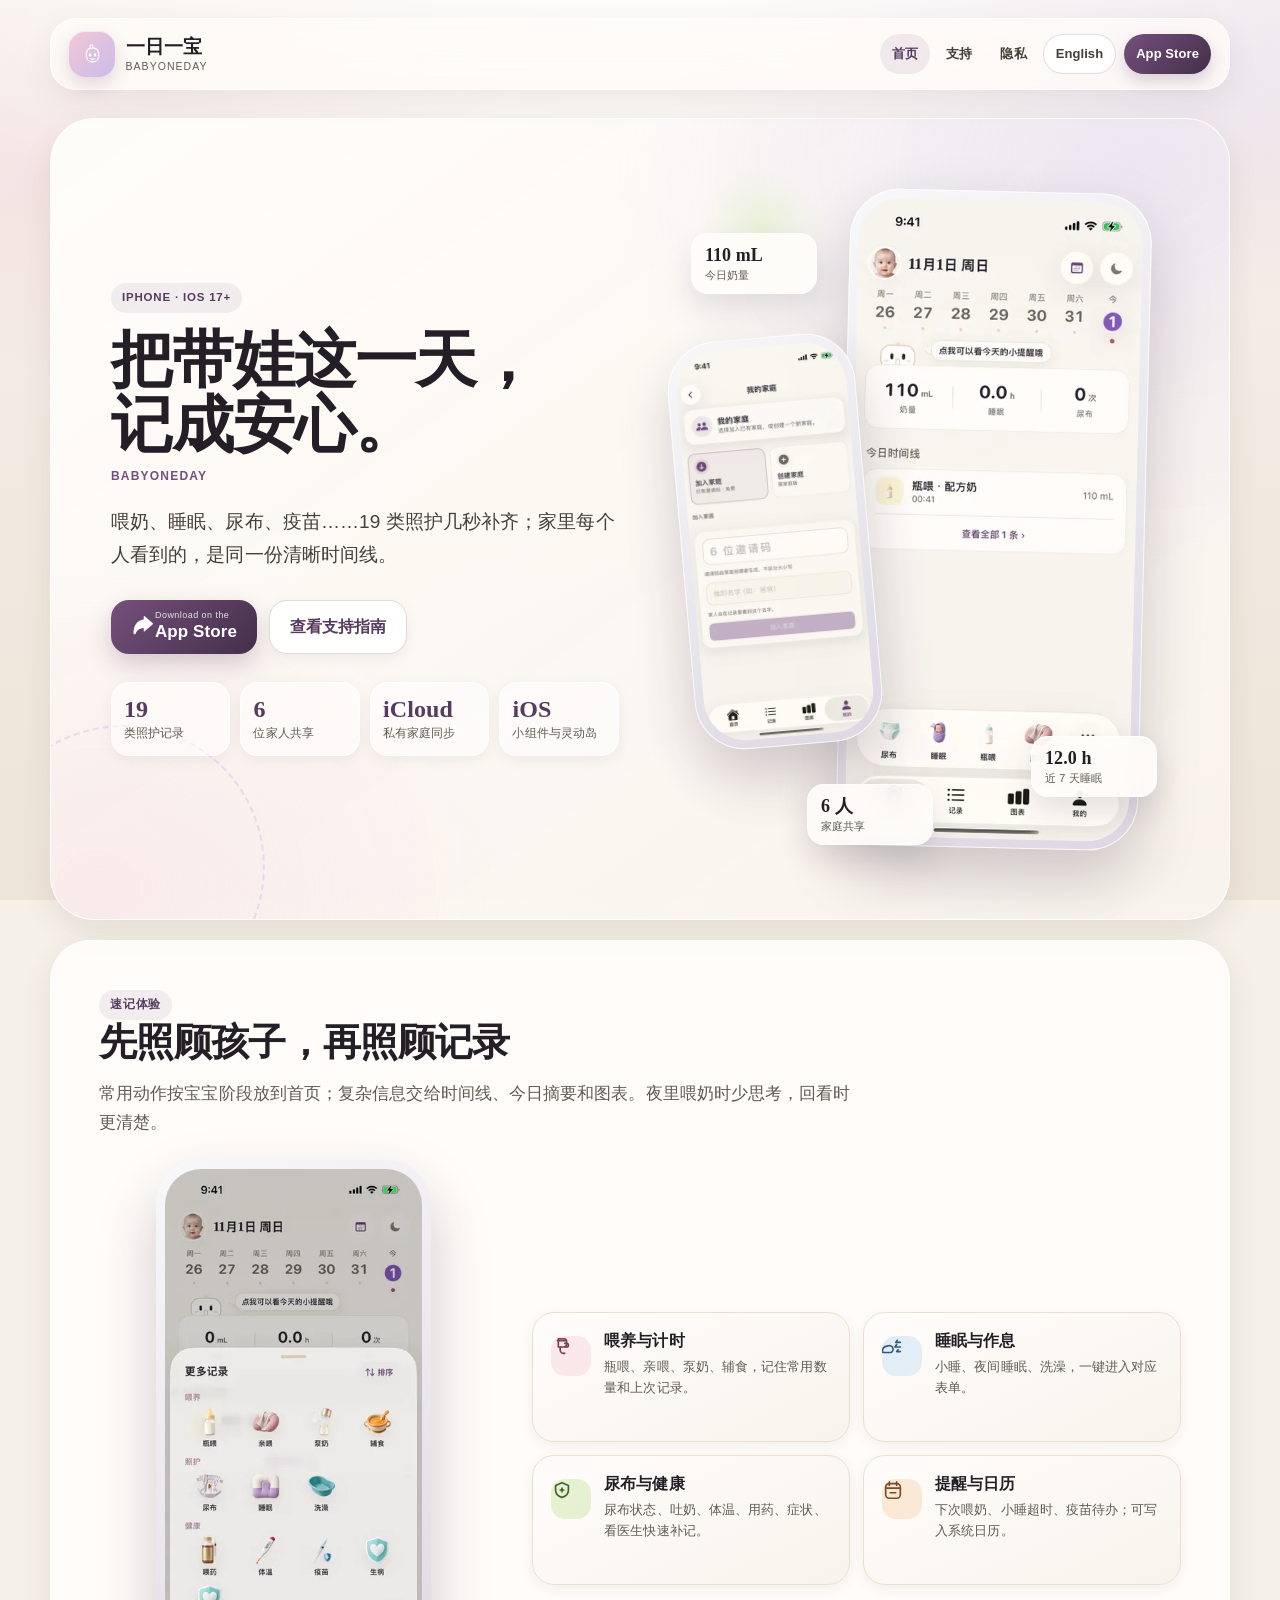
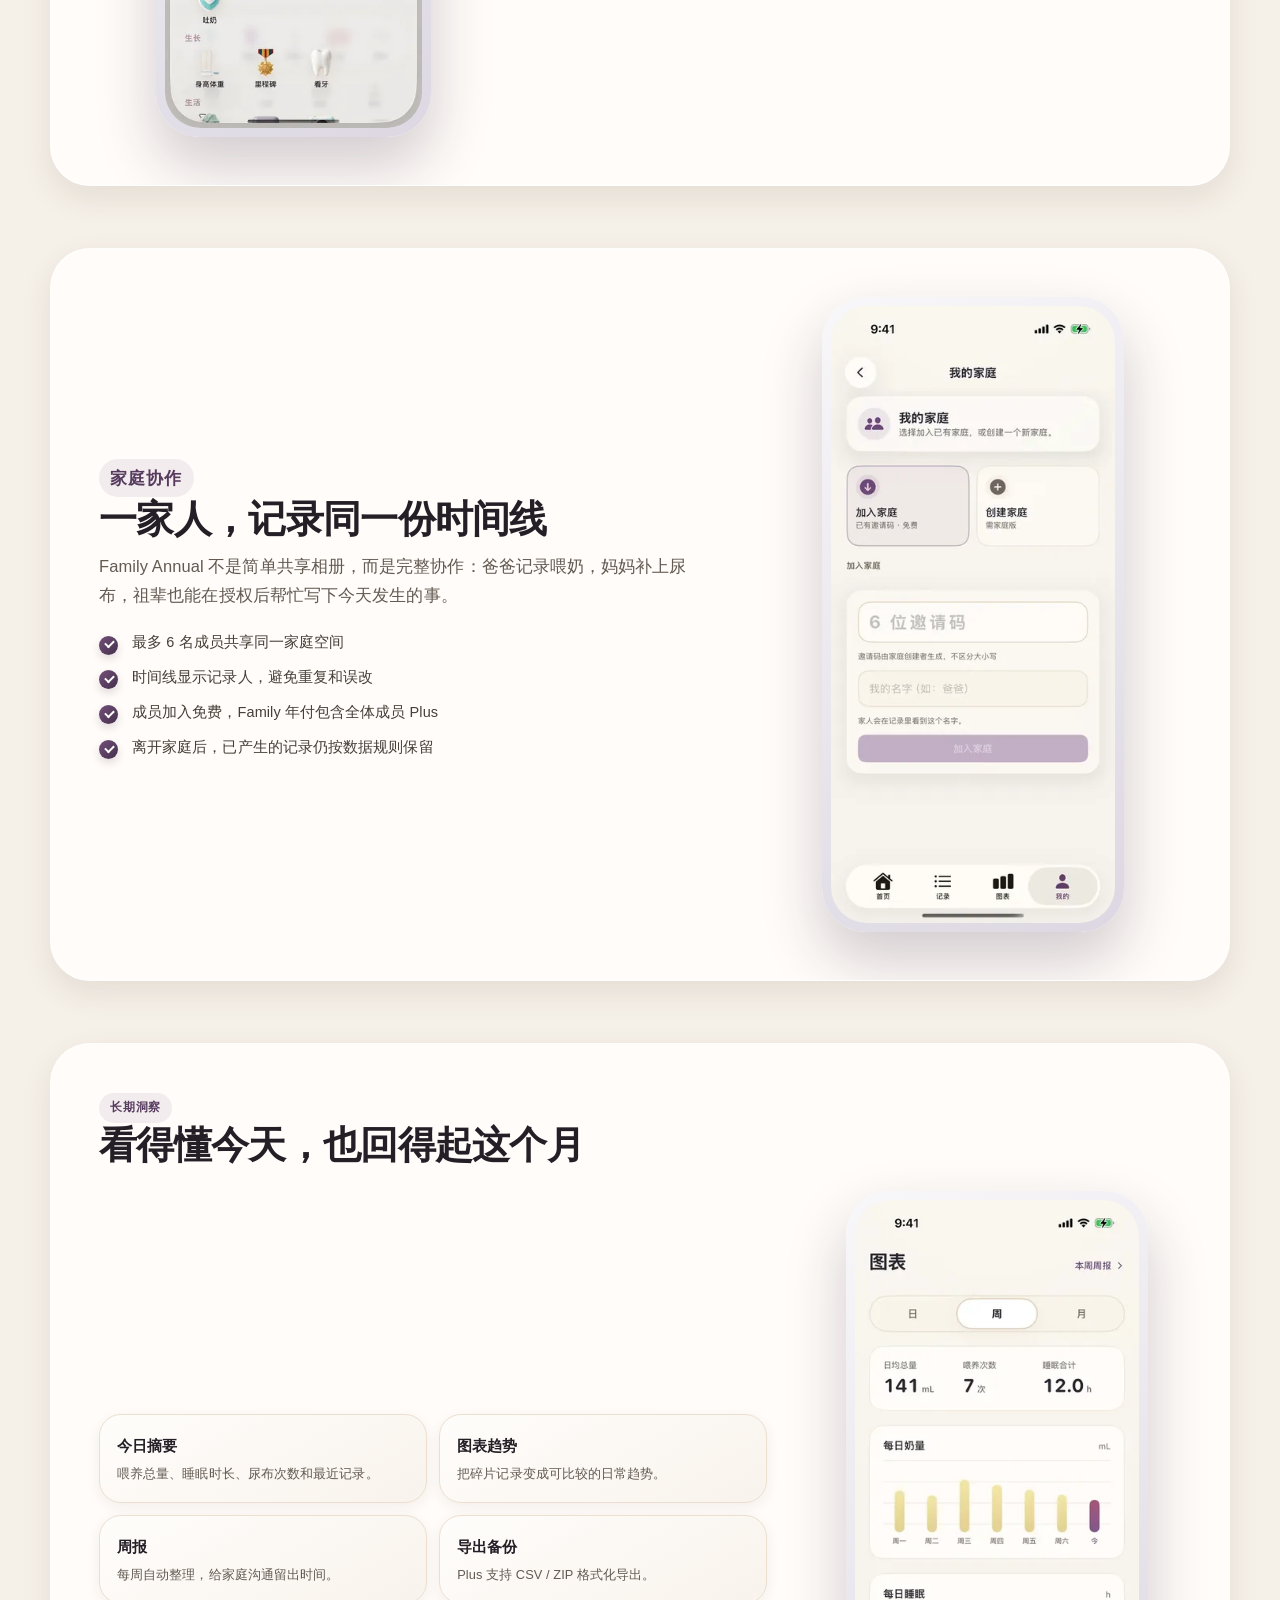
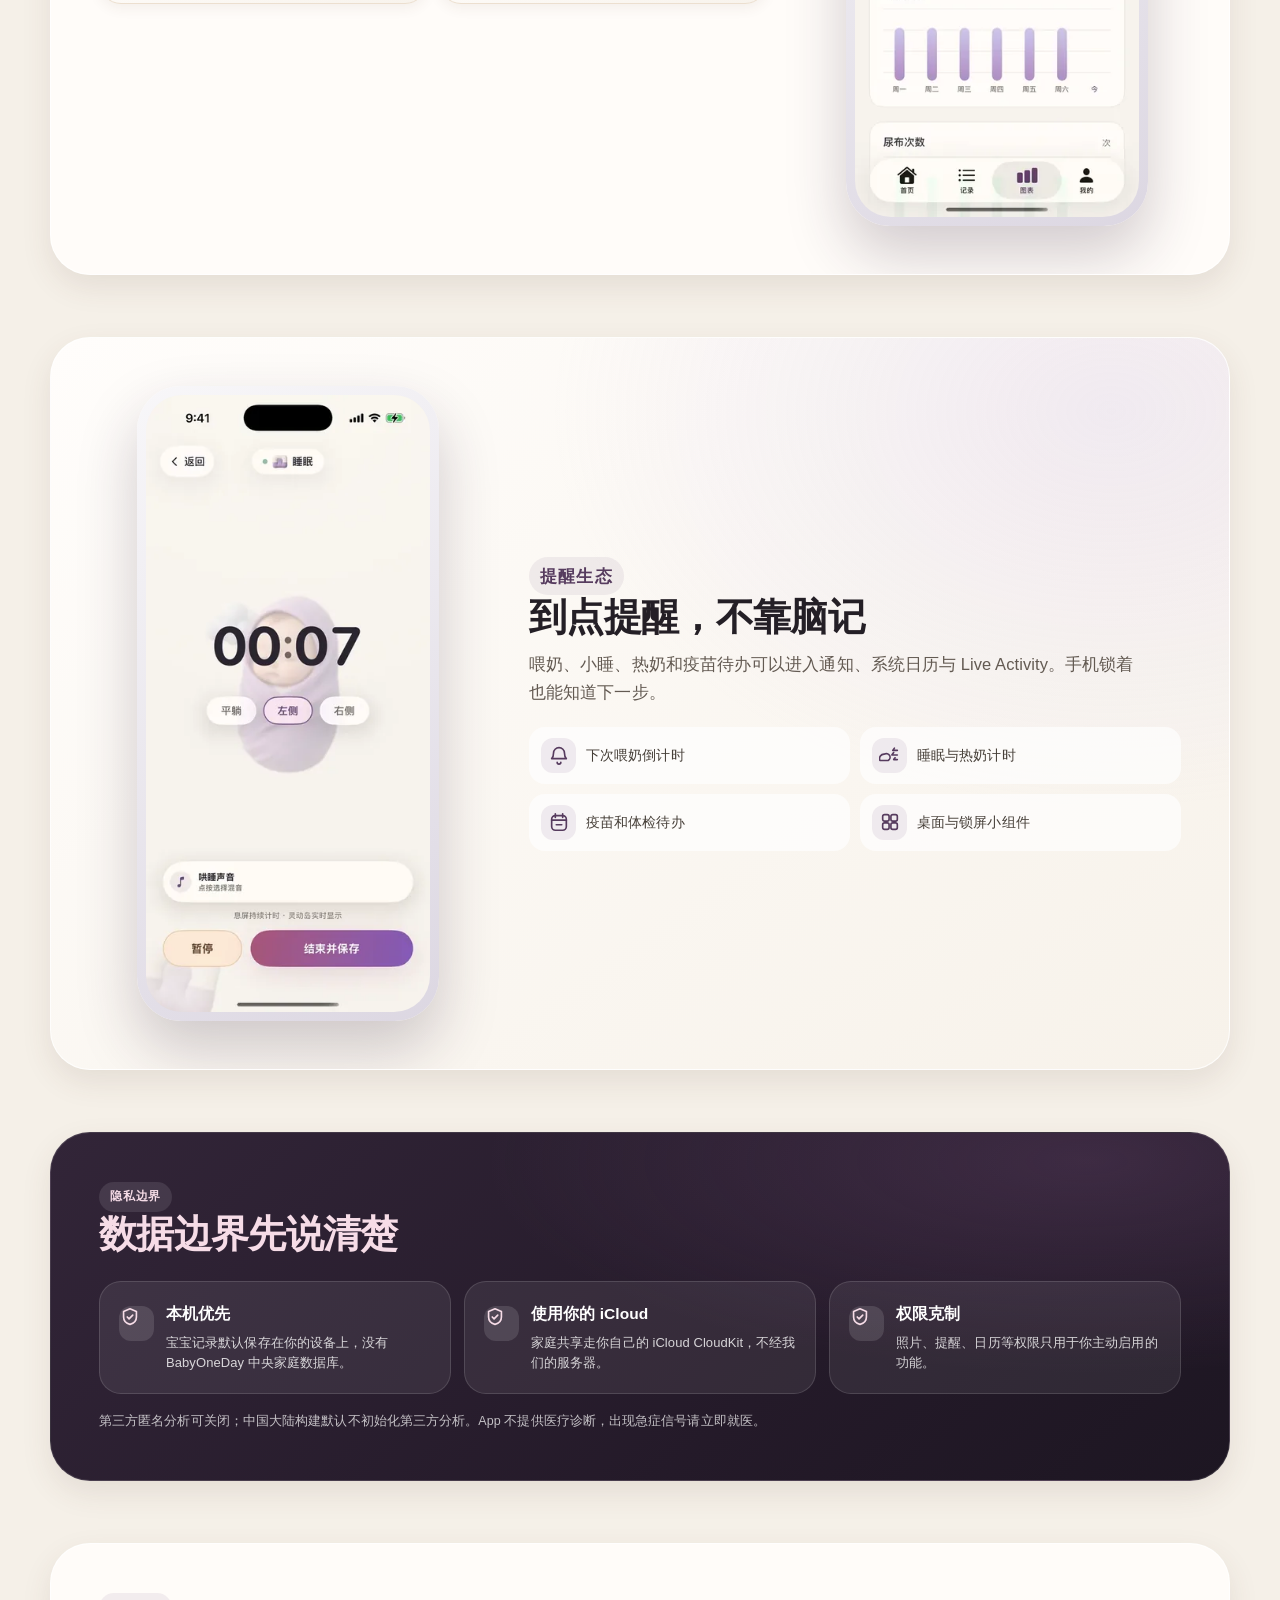
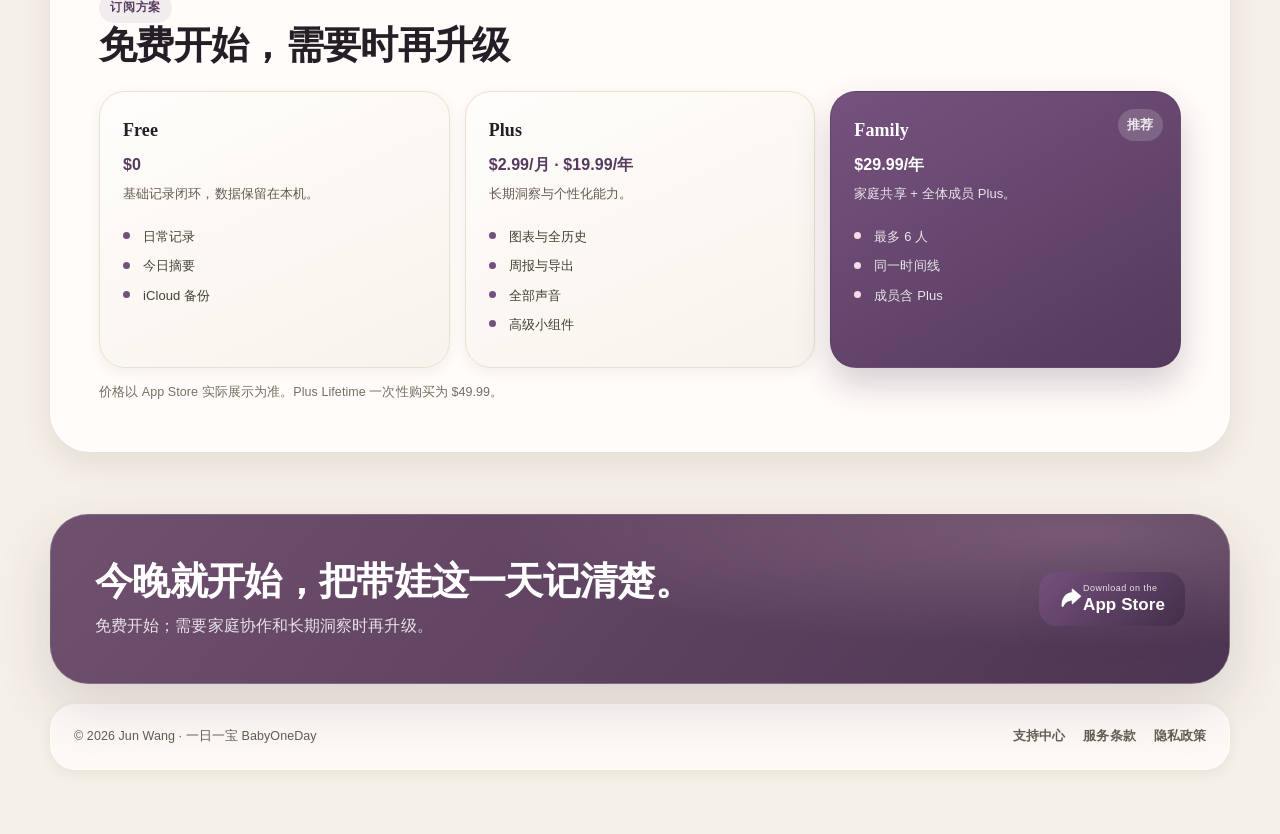
==== commit 5ce08604: "fix(babyoneday): prevent blank product captures" ====
--- a/index.html
+++ b/index.html
@@ -72,7 +72,7 @@
       </div>
       <div class="hero-stage">
         <figure class="phone phone-primary"><img src="assets/home-zh-360.webp" srcset="assets/home-zh-360.webp 360w, assets/home-zh-480.webp 480w, assets/home-zh.webp 720w" sizes="(min-width: 980px) 302px, (min-width: 820px) 250px, 60vw" width="720" height="1565" alt="BabyOneDay 首页与今日记录预览" loading="eager" decoding="async" fetchpriority="high"></figure>
-        <figure class="phone phone-secondary"><img src="assets/family-zh-360.webp" srcset="assets/family-zh-360.webp 360w, assets/family-zh-480.webp 480w, assets/family-zh.webp 720w" sizes="(min-width: 980px) 302px, (min-width: 820px) 250px, 68vw" width="720" height="1565" alt="BabyOneDay 家庭共享功能预览" loading="lazy" decoding="async"></figure>
+        <figure class="phone phone-secondary"><img src="assets/family-zh-360.webp" srcset="assets/family-zh-360.webp 360w, assets/family-zh-480.webp 480w, assets/family-zh.webp 720w" sizes="(min-width: 980px) 302px, (min-width: 820px) 250px, 68vw" width="720" height="1565" alt="BabyOneDay 家庭共享功能预览" loading="eager" decoding="async" fetchpriority="low"></figure>
         <div class="floating-card"><strong>110 mL</strong><span>今日奶量</span></div>
 <div class="floating-card"><strong>12.0 h</strong><span>近 7 天睡眠</span></div>
 <div class="floating-card"><strong>6 人</strong><span>家庭共享</span></div>
@@ -87,7 +87,7 @@
           <p class="section-lede">常用动作按宝宝阶段放到首页；复杂信息交给时间线、今日摘要和图表。夜里喂奶时少思考，回看时更清楚。</p>
         </div>
         <div class="feature-layout">
-          <figure class="feature-visual"><img src="assets/records-zh-360.webp" srcset="assets/records-zh-360.webp 360w, assets/records-zh-480.webp 480w, assets/records-zh.webp 720w" sizes="(min-width: 980px) 275px, 62vw" width="600" height="1304" alt="BabyOneDay 19 类照护记录入口" loading="lazy" decoding="async"></figure>
+          <figure class="feature-visual"><img src="assets/records-zh-360.webp" srcset="assets/records-zh-360.webp 360w, assets/records-zh-480.webp 480w, assets/records-zh.webp 720w" sizes="(min-width: 980px) 275px, 62vw" width="600" height="1304" alt="BabyOneDay 19 类照护记录入口" loading="eager" decoding="async" fetchpriority="low"></figure>
           <div class="feature-grid"><article class="feature-card"><span class="icon feeding" aria-hidden="true"><svg viewBox="0 0 24 24" aria-hidden="true"><path d="M8 3h6a3 3 0 0 1 3 3v3a3 3 0 0 1-3 3H8z"/><path d="M10 12v3a4 4 0 0 0 4 4h1"/><path d="M7 5h9"/><path d="M15 8h2a2 2 0 0 1 0 4h-2"/></svg></span><div><b>喂养与计时</b><span>瓶喂、亲喂、泵奶、辅食，记住常用数量和上次记录。</span></div></article>
 <article class="feature-card"><span class="icon sleep" aria-hidden="true"><svg viewBox="0 0 24 24" aria-hidden="true"><path d="M20 7h-5l1.8-2.5"/><path d="M20 12h-6l2-2.7"/><path d="M20 17h-4l1.5-2"/><path d="M4 18h6a4 4 0 0 0-4-7 5 5 0 0 0-5 7Z"/></svg></span><div><b>睡眠与作息</b><span>小睡、夜间睡眠、洗澡，一键进入对应表单。</span></div></article>
 <article class="feature-card"><span class="icon health" aria-hidden="true"><svg viewBox="0 0 24 24" aria-hidden="true"><path d="M12 4 5 7v5c0 4 3 7 7 8 4-1 7-4 7-8V7z"/><path d="M12 10v4"/><path d="M10 12h4"/></svg></span><div><b>尿布与健康</b><span>尿布状态、吐奶、体温、用药、症状、看医生快速补记。</span></div></article>
@@ -105,7 +105,7 @@
 <li>成员加入免费，Family 年付包含全体成员 Plus</li>
 <li>离开家庭后，已产生的记录仍按数据规则保留</li></ul>
         </div>
-        <figure class="side-visual"><img src="assets/family-zh-360.webp" srcset="assets/family-zh-360.webp 360w, assets/family-zh-480.webp 480w, assets/family-zh.webp 720w" sizes="(min-width: 980px) 302px, (min-width: 820px) 250px, 68vw" width="720" height="1565" alt="BabyOneDay 家庭共享功能预览" loading="lazy" decoding="async"></figure>
+        <figure class="side-visual"><img src="assets/family-zh-360.webp" srcset="assets/family-zh-360.webp 360w, assets/family-zh-480.webp 480w, assets/family-zh.webp 720w" sizes="(min-width: 980px) 302px, (min-width: 820px) 250px, 68vw" width="720" height="1565" alt="BabyOneDay 家庭共享功能预览" loading="eager" decoding="async" fetchpriority="low"></figure>
       </section>
 
       <section class="home-section insight-section" aria-labelledby="insight-title">
@@ -118,12 +118,12 @@
 <article class="status-item"><b>图表趋势</b><span>把碎片记录变成可比较的日常趋势。</span></article>
 <article class="status-item"><b>周报</b><span>每周自动整理，给家庭沟通留出时间。</span></article>
 <article class="status-item"><b>导出备份</b><span>Plus 支持 CSV / ZIP 格式化导出。</span></article></div>
-          <figure class="side-visual"><img src="assets/insights-zh-360.webp" srcset="assets/insights-zh-360.webp 360w, assets/insights-zh-480.webp 480w, assets/insights-zh.webp 720w" sizes="(min-width: 980px) 302px, 68vw" width="600" height="1304" alt="BabyOneDay 图表与周报预览" loading="lazy" decoding="async"></figure>
+          <figure class="side-visual"><img src="assets/insights-zh-360.webp" srcset="assets/insights-zh-360.webp 360w, assets/insights-zh-480.webp 480w, assets/insights-zh.webp 720w" sizes="(min-width: 980px) 302px, 68vw" width="600" height="1304" alt="BabyOneDay 图表与周报预览" loading="eager" decoding="async" fetchpriority="low"></figure>
         </div>
       </section>
 
       <section class="home-section reminder-section" aria-labelledby="reminder-title">
-        <figure class="side-visual"><img src="assets/reminders-zh-360.webp" srcset="assets/reminders-zh-360.webp 360w, assets/reminders-zh-480.webp 480w, assets/reminders-zh.webp 720w" sizes="(min-width: 980px) 302px, 68vw" width="600" height="1304" alt="BabyOneDay 睡眠计时与灵动岛提示" loading="lazy" decoding="async"></figure>
+        <figure class="side-visual"><img src="assets/reminders-zh-360.webp" srcset="assets/reminders-zh-360.webp 360w, assets/reminders-zh-480.webp 480w, assets/reminders-zh.webp 720w" sizes="(min-width: 980px) 302px, 68vw" width="600" height="1304" alt="BabyOneDay 睡眠计时与灵动岛提示" loading="eager" decoding="async" fetchpriority="low"></figure>
         <div class="section-copy">
           <p class="section-eyebrow">提醒生态</p>
           <h2 id="reminder-title">到点提醒，不靠脑记</h2>
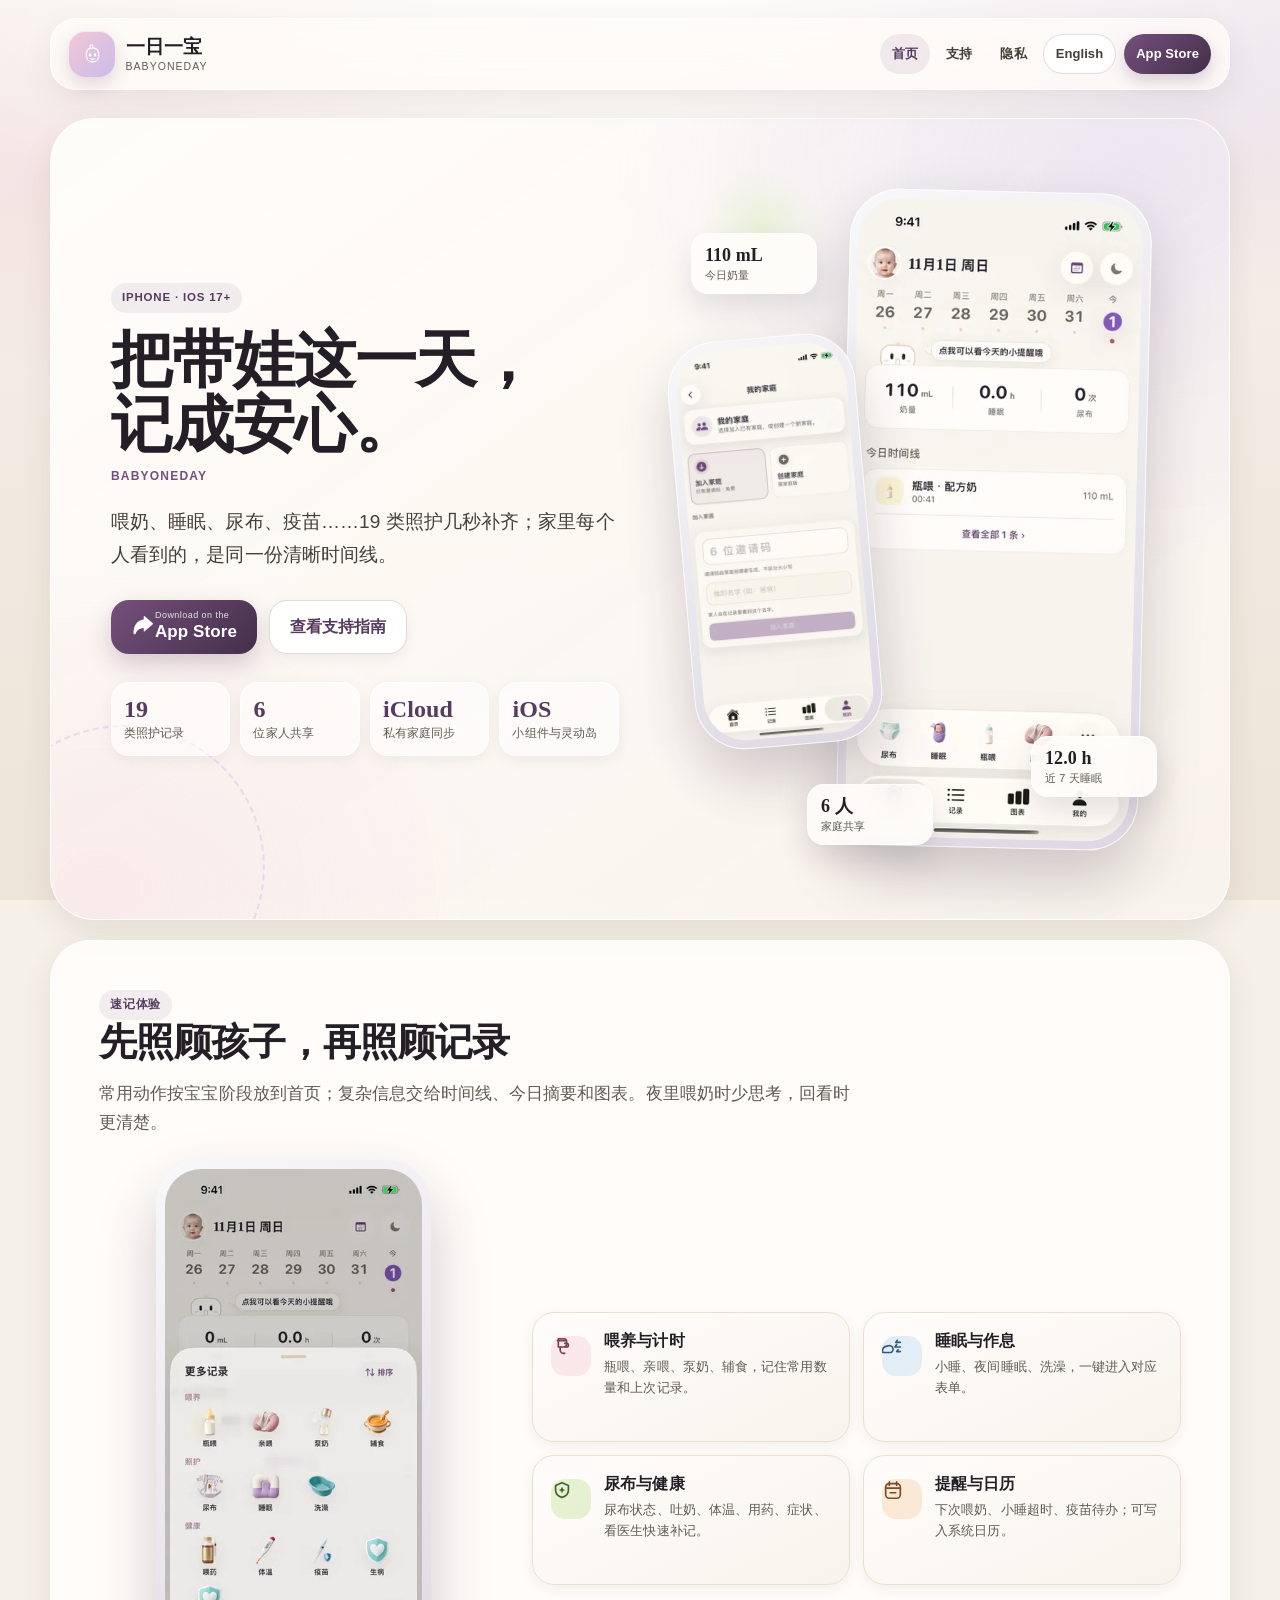
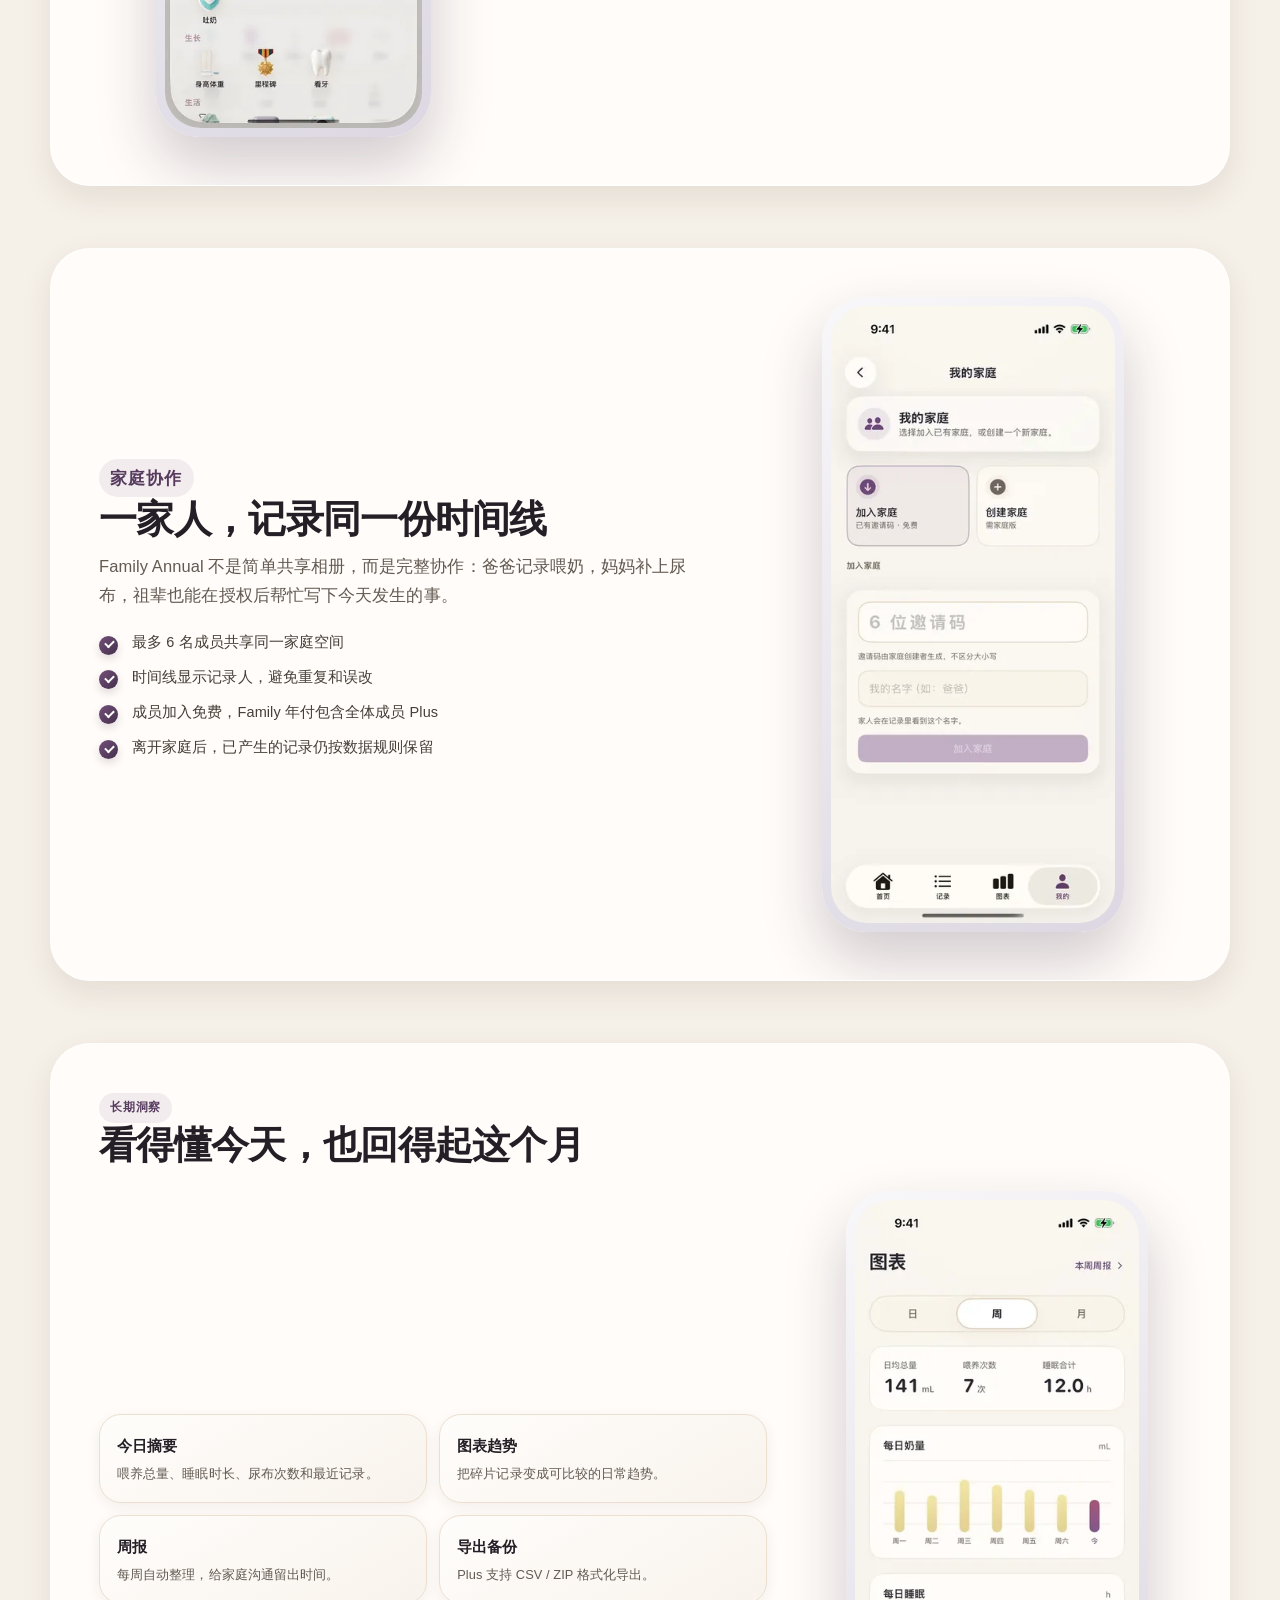
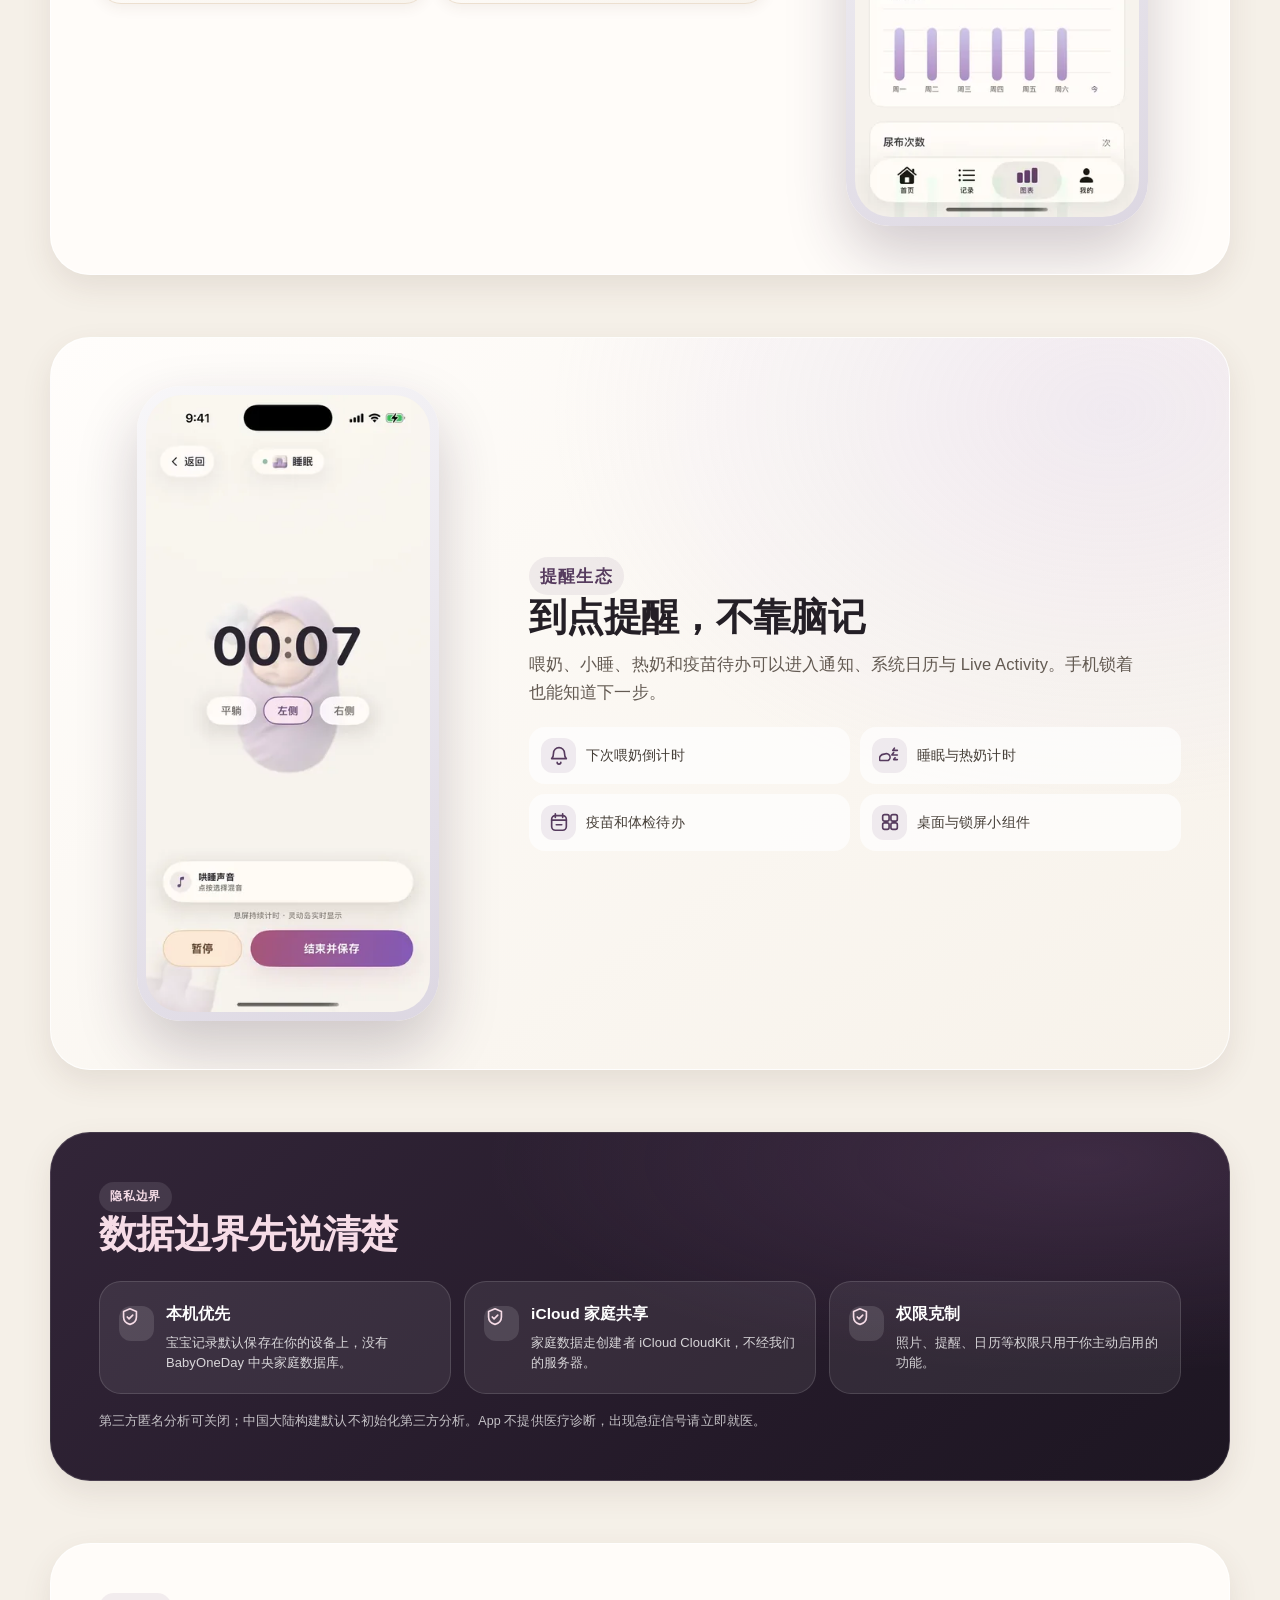
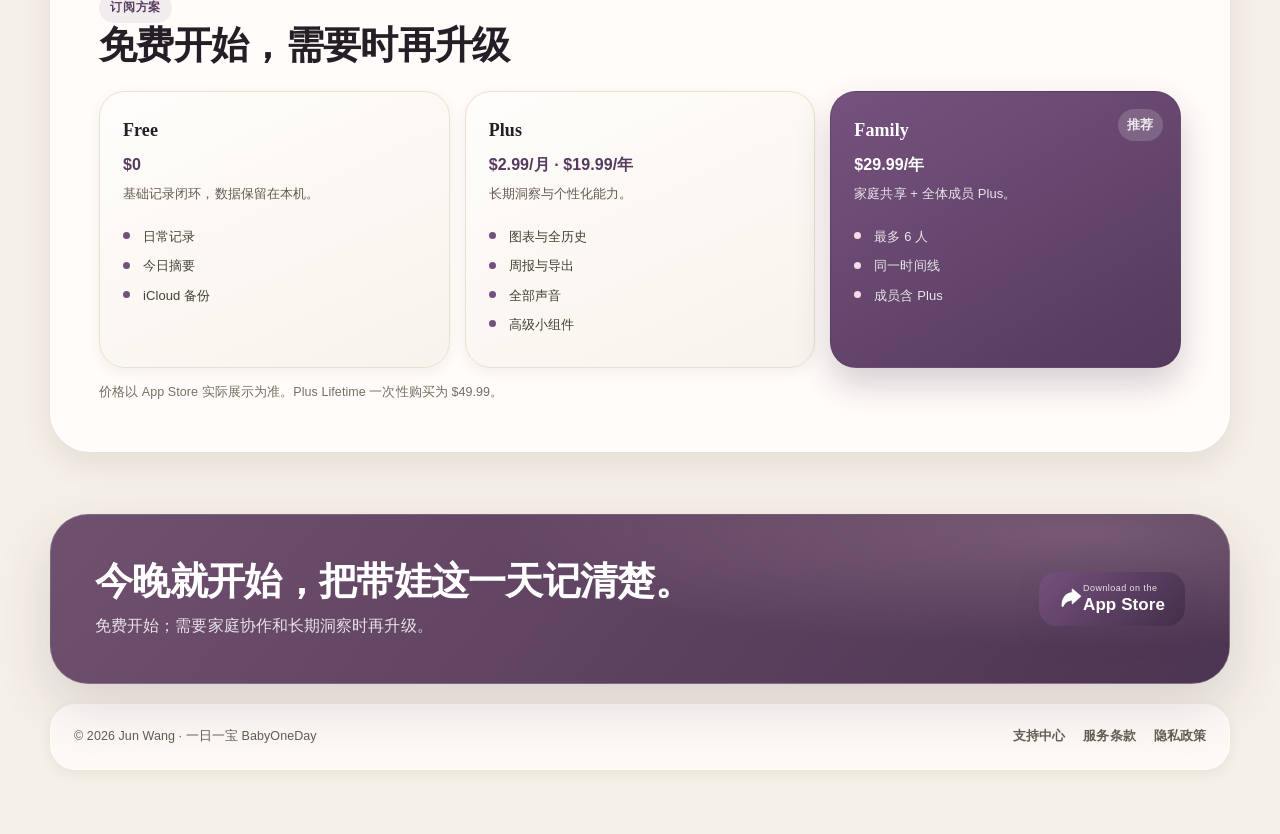
==== commit 151c22bc: "docs: clarify family iCloud privacy boundaries" ====
--- a/index.html
+++ b/index.html
@@ -141,7 +141,7 @@
           <h2 id="privacy-title">数据边界先说清楚</h2>
         </div>
         <div class="privacy-grid"><article class="privacy-card"><span class="icon inline" aria-hidden="true"><svg viewBox="0 0 24 24" aria-hidden="true"><path d="M12 3 5 6v6c0 4 3 7 7 8 4-1 7-4 7-8V6z"/><path d="m9 12 2 2 4-4"/></svg></span><div><b>本机优先</b><span>宝宝记录默认保存在你的设备上，没有 BabyOneDay 中央家庭数据库。</span></div></article>
-<article class="privacy-card"><span class="icon inline" aria-hidden="true"><svg viewBox="0 0 24 24" aria-hidden="true"><path d="M12 3 5 6v6c0 4 3 7 7 8 4-1 7-4 7-8V6z"/><path d="m9 12 2 2 4-4"/></svg></span><div><b>使用你的 iCloud</b><span>家庭共享走你自己的 iCloud CloudKit，不经我们的服务器。</span></div></article>
+<article class="privacy-card"><span class="icon inline" aria-hidden="true"><svg viewBox="0 0 24 24" aria-hidden="true"><path d="M12 3 5 6v6c0 4 3 7 7 8 4-1 7-4 7-8V6z"/><path d="m9 12 2 2 4-4"/></svg></span><div><b>iCloud 家庭共享</b><span>家庭数据走创建者 iCloud CloudKit，不经我们的服务器。</span></div></article>
 <article class="privacy-card"><span class="icon inline" aria-hidden="true"><svg viewBox="0 0 24 24" aria-hidden="true"><path d="M12 3 5 6v6c0 4 3 7 7 8 4-1 7-4 7-8V6z"/><path d="m9 12 2 2 4-4"/></svg></span><div><b>权限克制</b><span>照片、提醒、日历等权限只用于你主动启用的功能。</span></div></article></div>
         <p class="privacy-note">第三方匿名分析可关闭；中国大陆构建默认不初始化第三方分析。App 不提供医疗诊断，出现急症信号请立即就医。</p>
       </section>
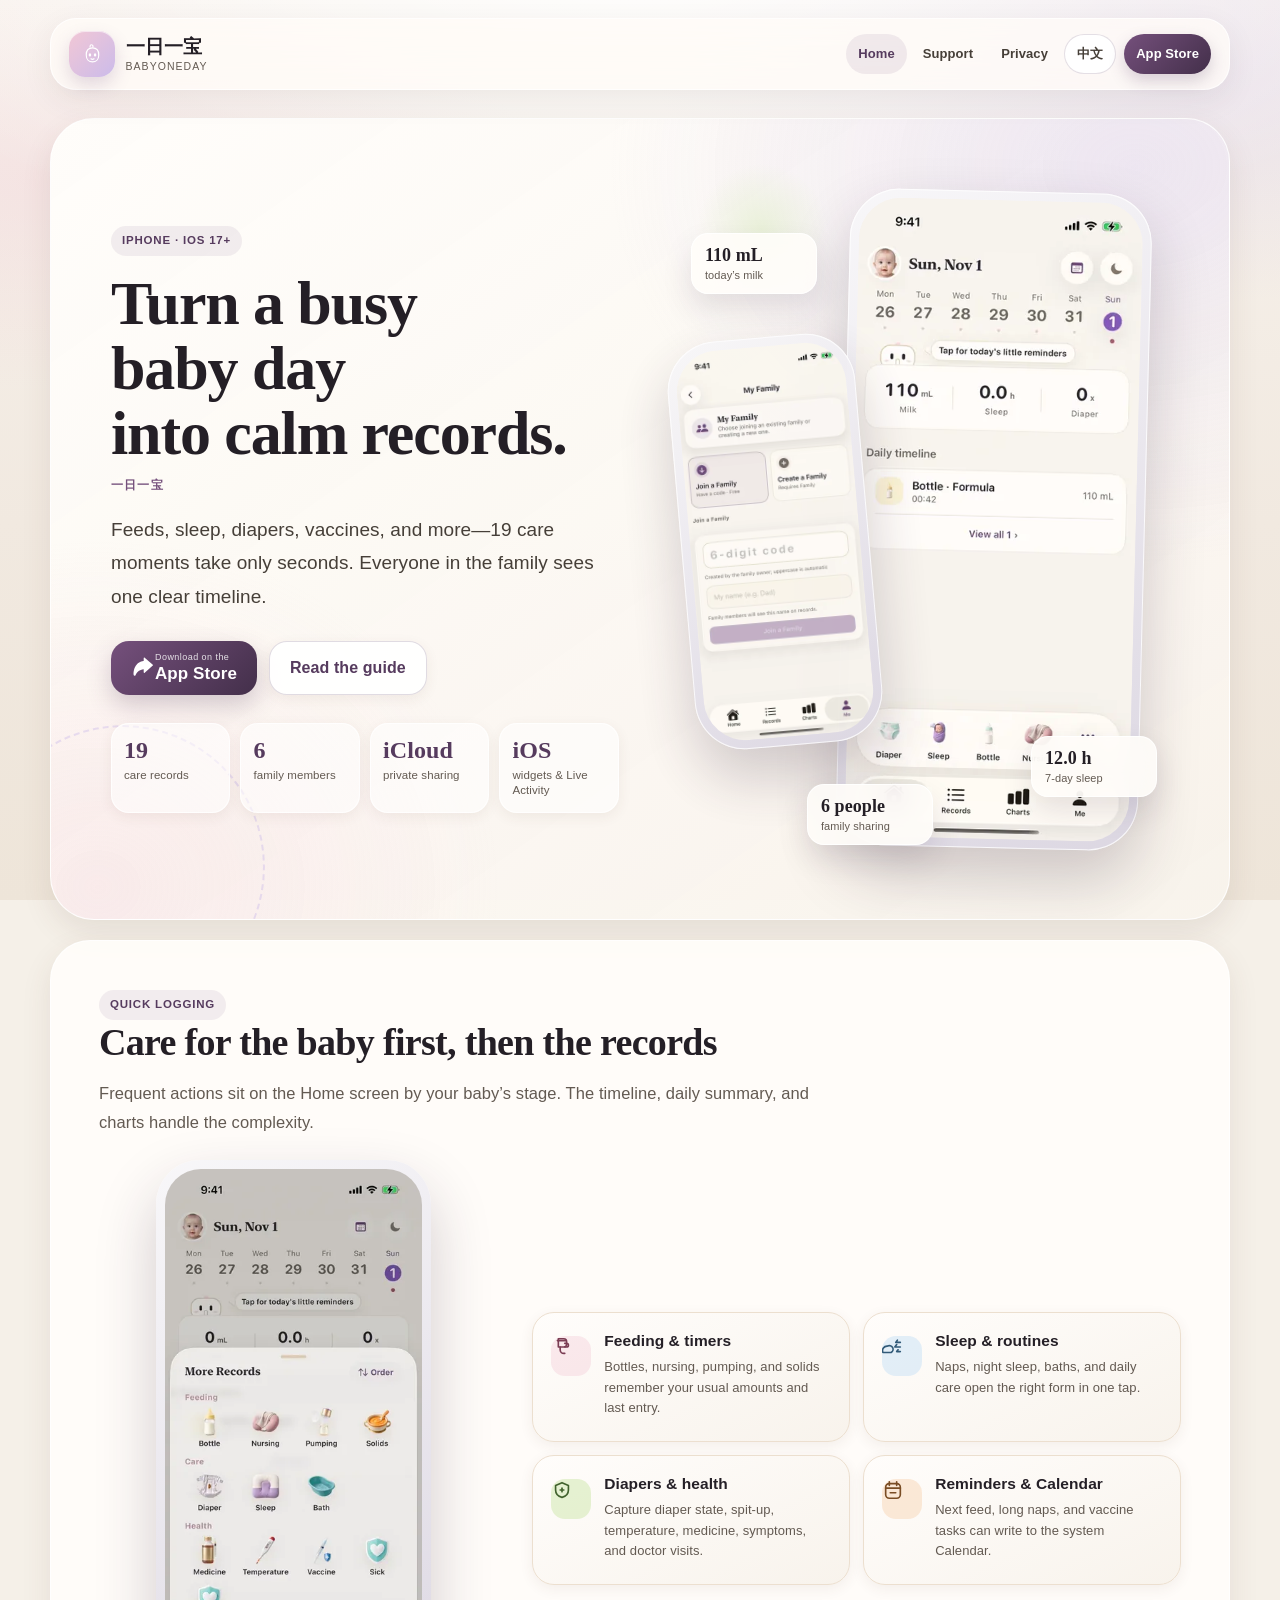
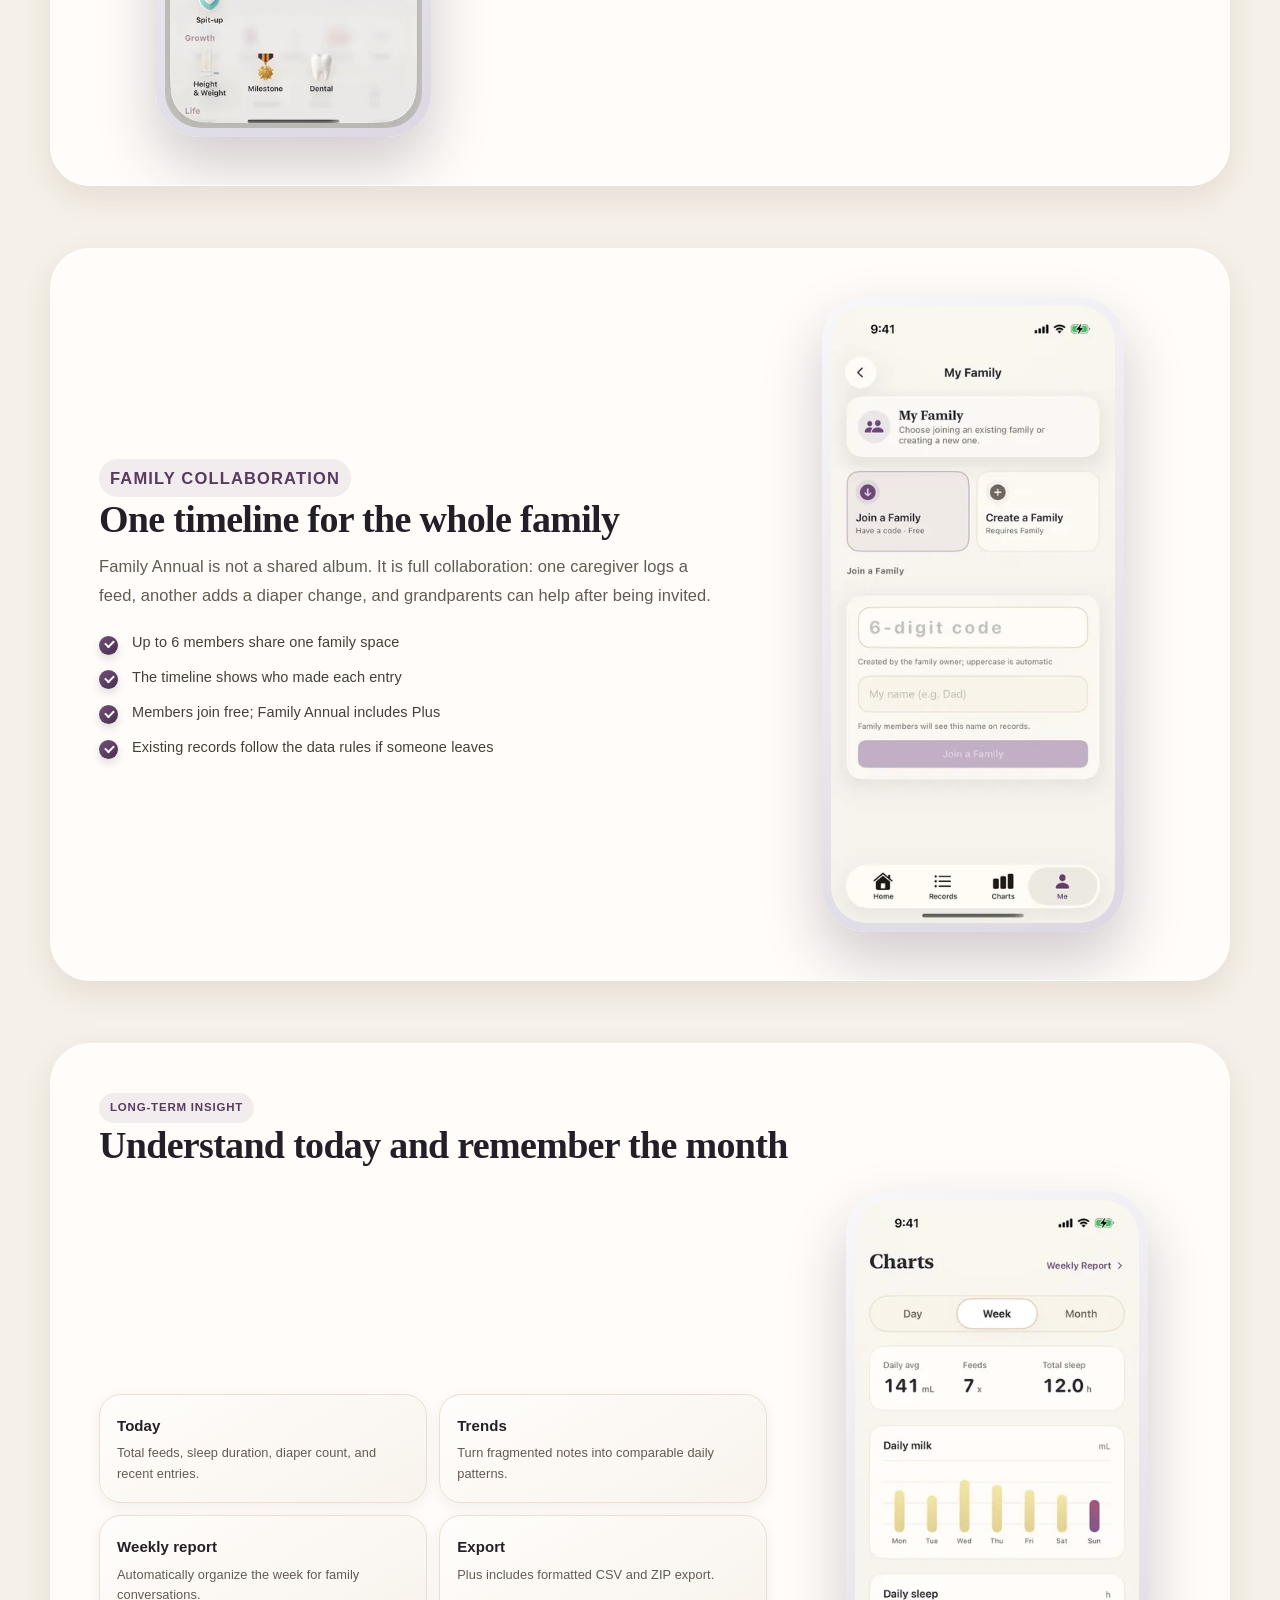
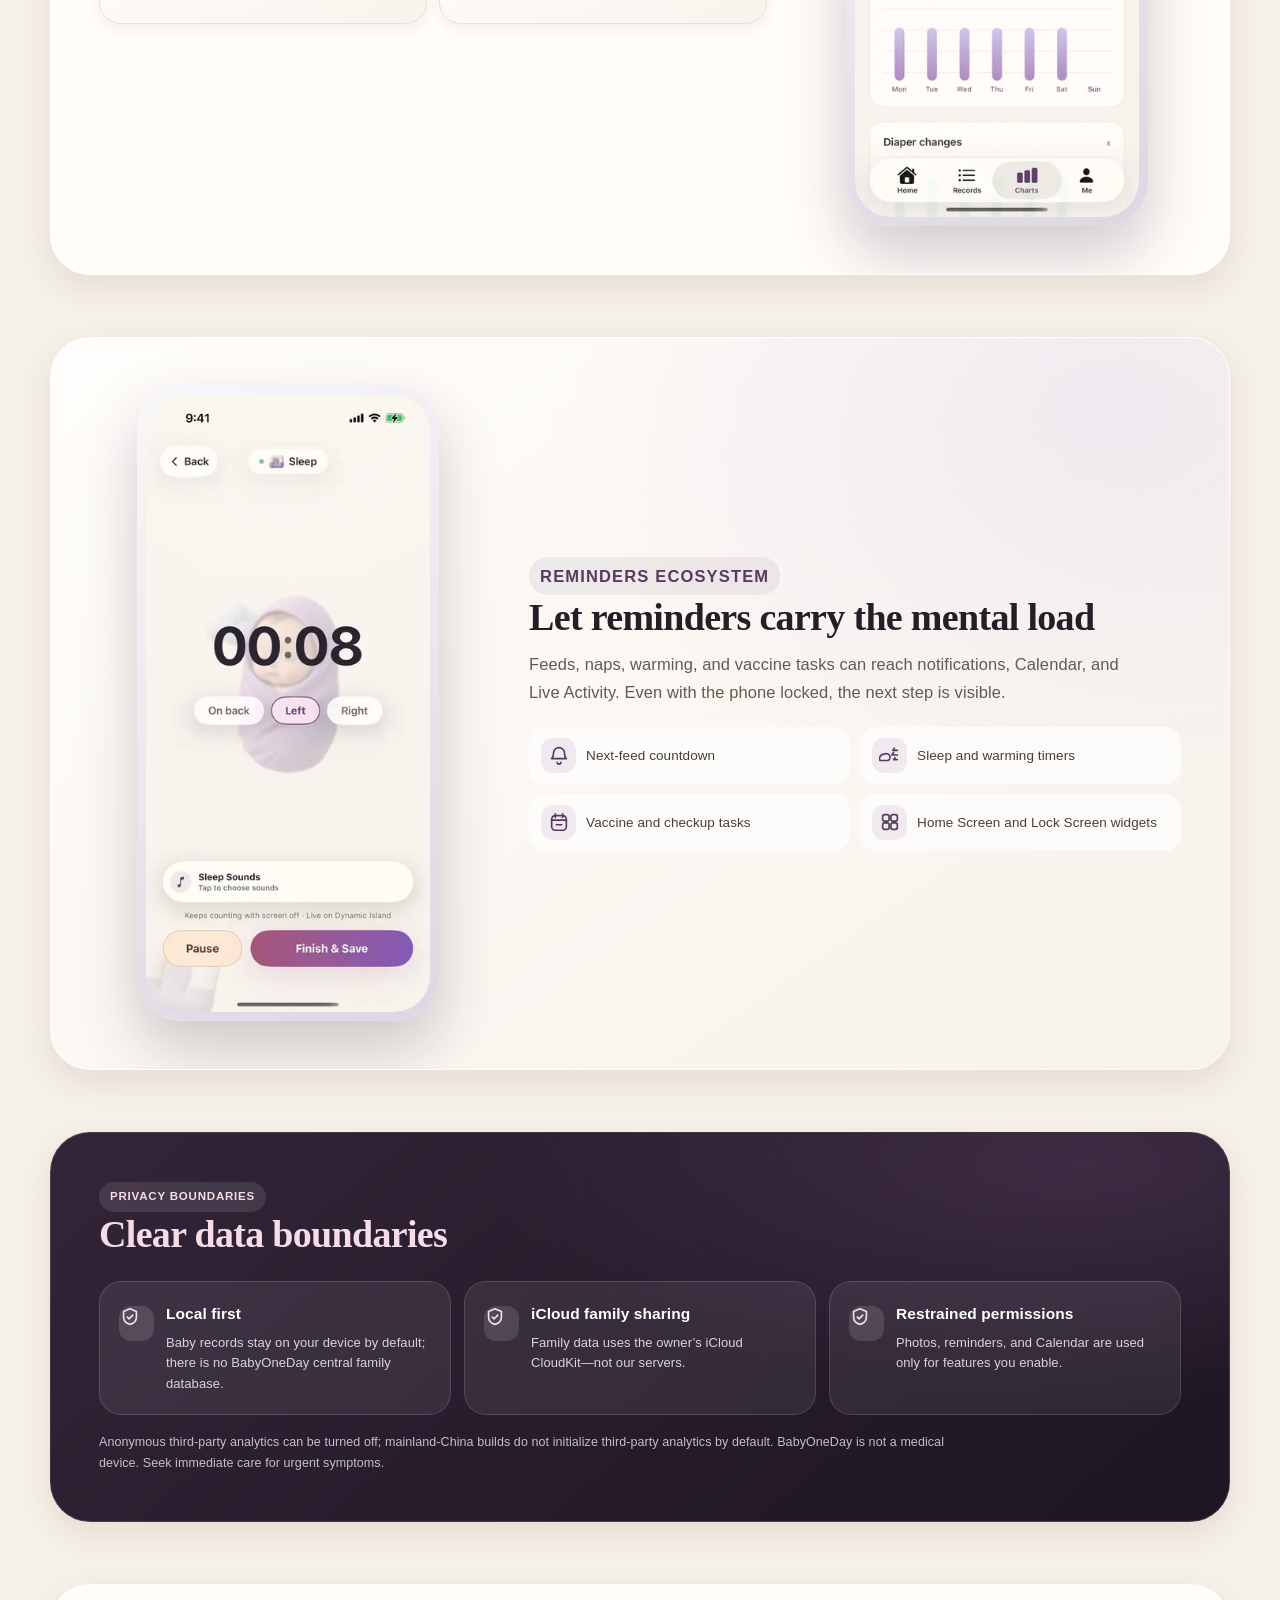
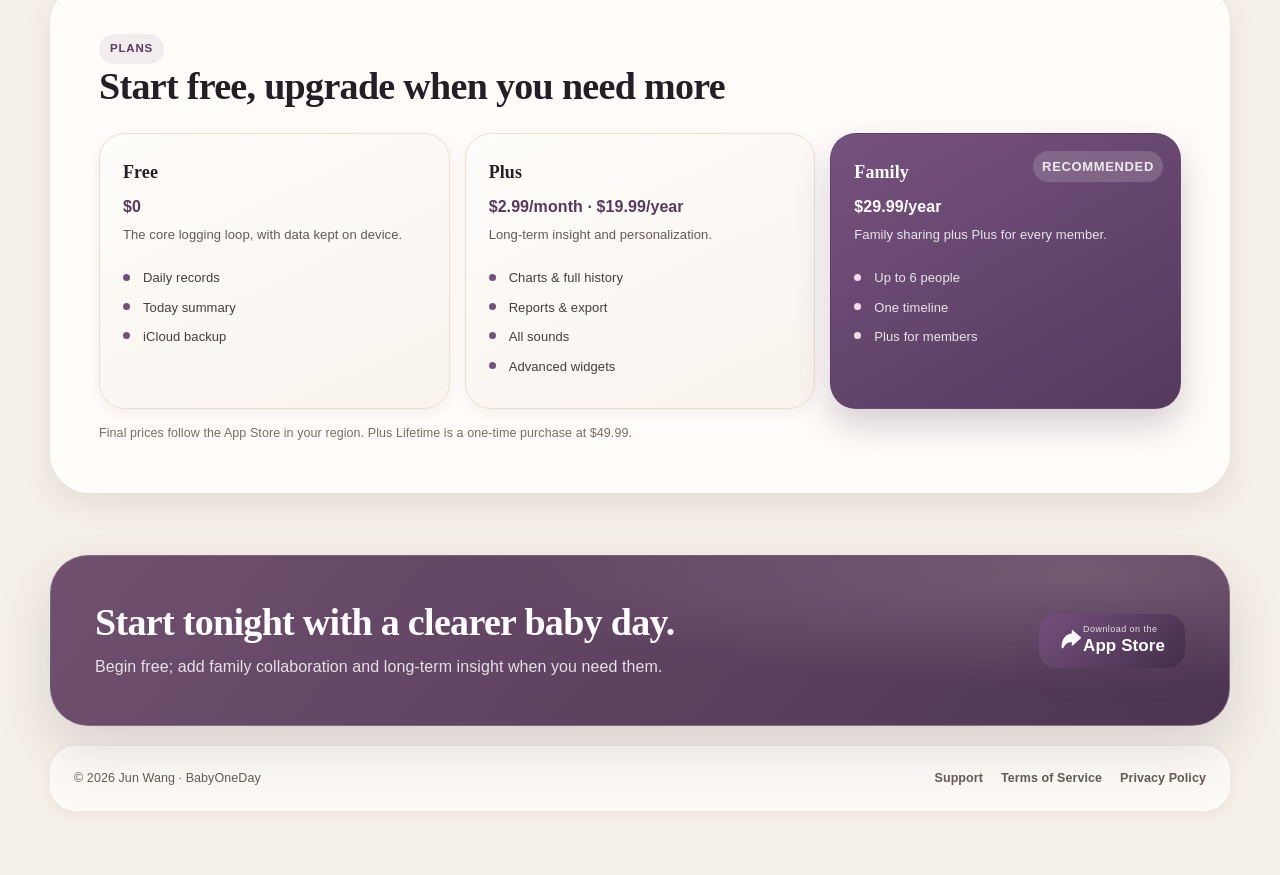
==== commit 5669d89f: "feat(site): route visitors by browser language" ====
--- a/index.html
+++ b/index.html
@@ -26,6 +26,7 @@
   <link rel="alternate" hreflang="x-default" href="https://babyoneday.zpad.app/">
   <link rel="icon" type="image/png" href="assets/app-icon.png">
   <link rel="apple-touch-icon" type="image/png" href="assets/app-icon.png">
+  <script src="assets/language-routing.js"></script>
   <link rel="stylesheet" href="css/site.css">
   <meta name="apple-itunes-app" content="app-id=6822589481">
   <script type="application/ld+json">{"@context":"https://schema.org","@type":"SoftwareApplication","name":"一日一宝 BabyOneDay","operatingSystem":"iOS 17.0+","applicationCategory":"HealthApplication","inLanguage":["zh-CN","en"],"isAccessibleForFree":true,"featureList":["19 baby care record types","Family sharing for up to 6 caregivers","iCloud CloudKit family sync","charts, weekly reports, and export","reminders, Calendar integration, widgets, and Live Activity"],"screenshot":"https://babyoneday.zpad.app/assets/home-zh.webp","offers":{"@type":"Offer","price":"0","priceCurrency":"USD"}}</script>
@@ -50,7 +51,7 @@
         <a href="index.html" aria-current="page">首页</a>
         <a href="support.html">支持</a>
         <a href="privacy-policy.html">隐私</a>
-        <a class="language-switch" href="en/index.html" lang="en" hreflang="en">English</a>
+        <a class="language-switch" href="en/?lang=en" lang="en" hreflang="en">English</a>
         <a class="nav-cta" href="https://apps.apple.com/app/id6822589481">App Store</a>
       </nav>
     </header>
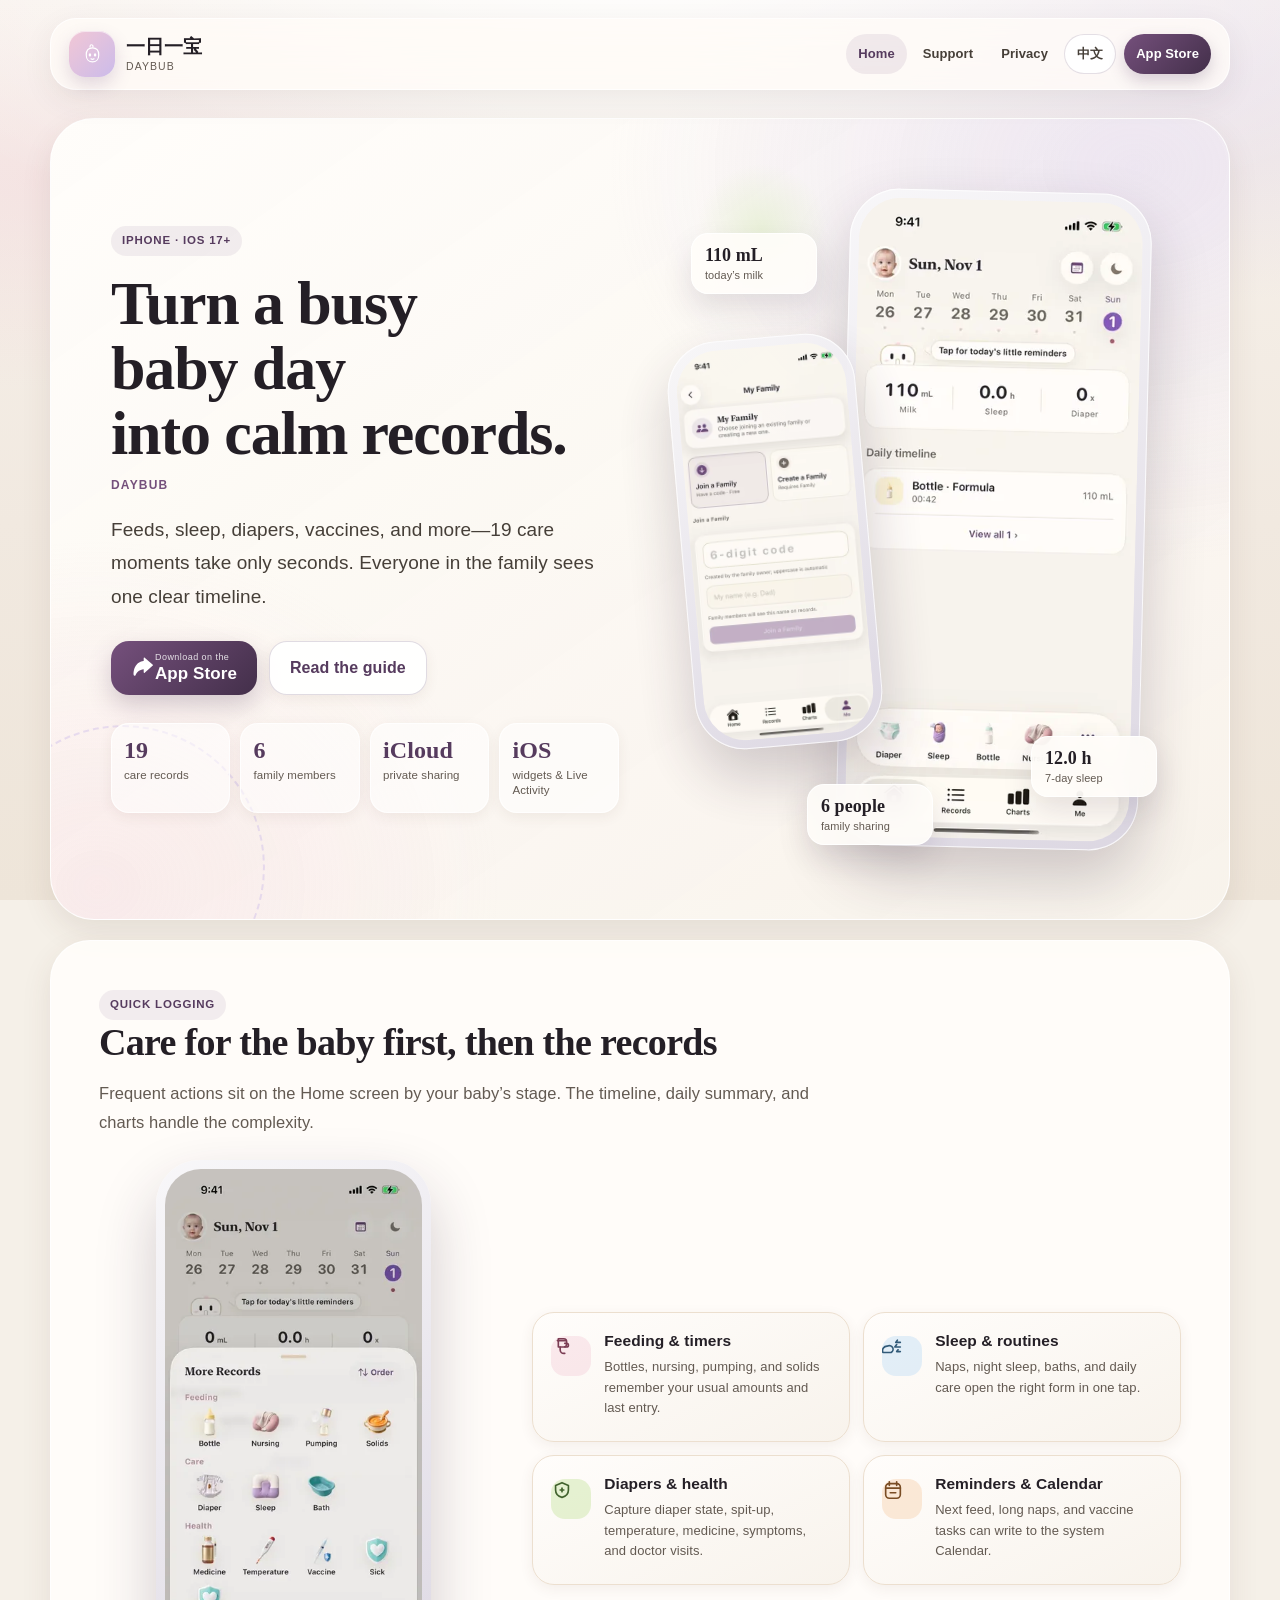
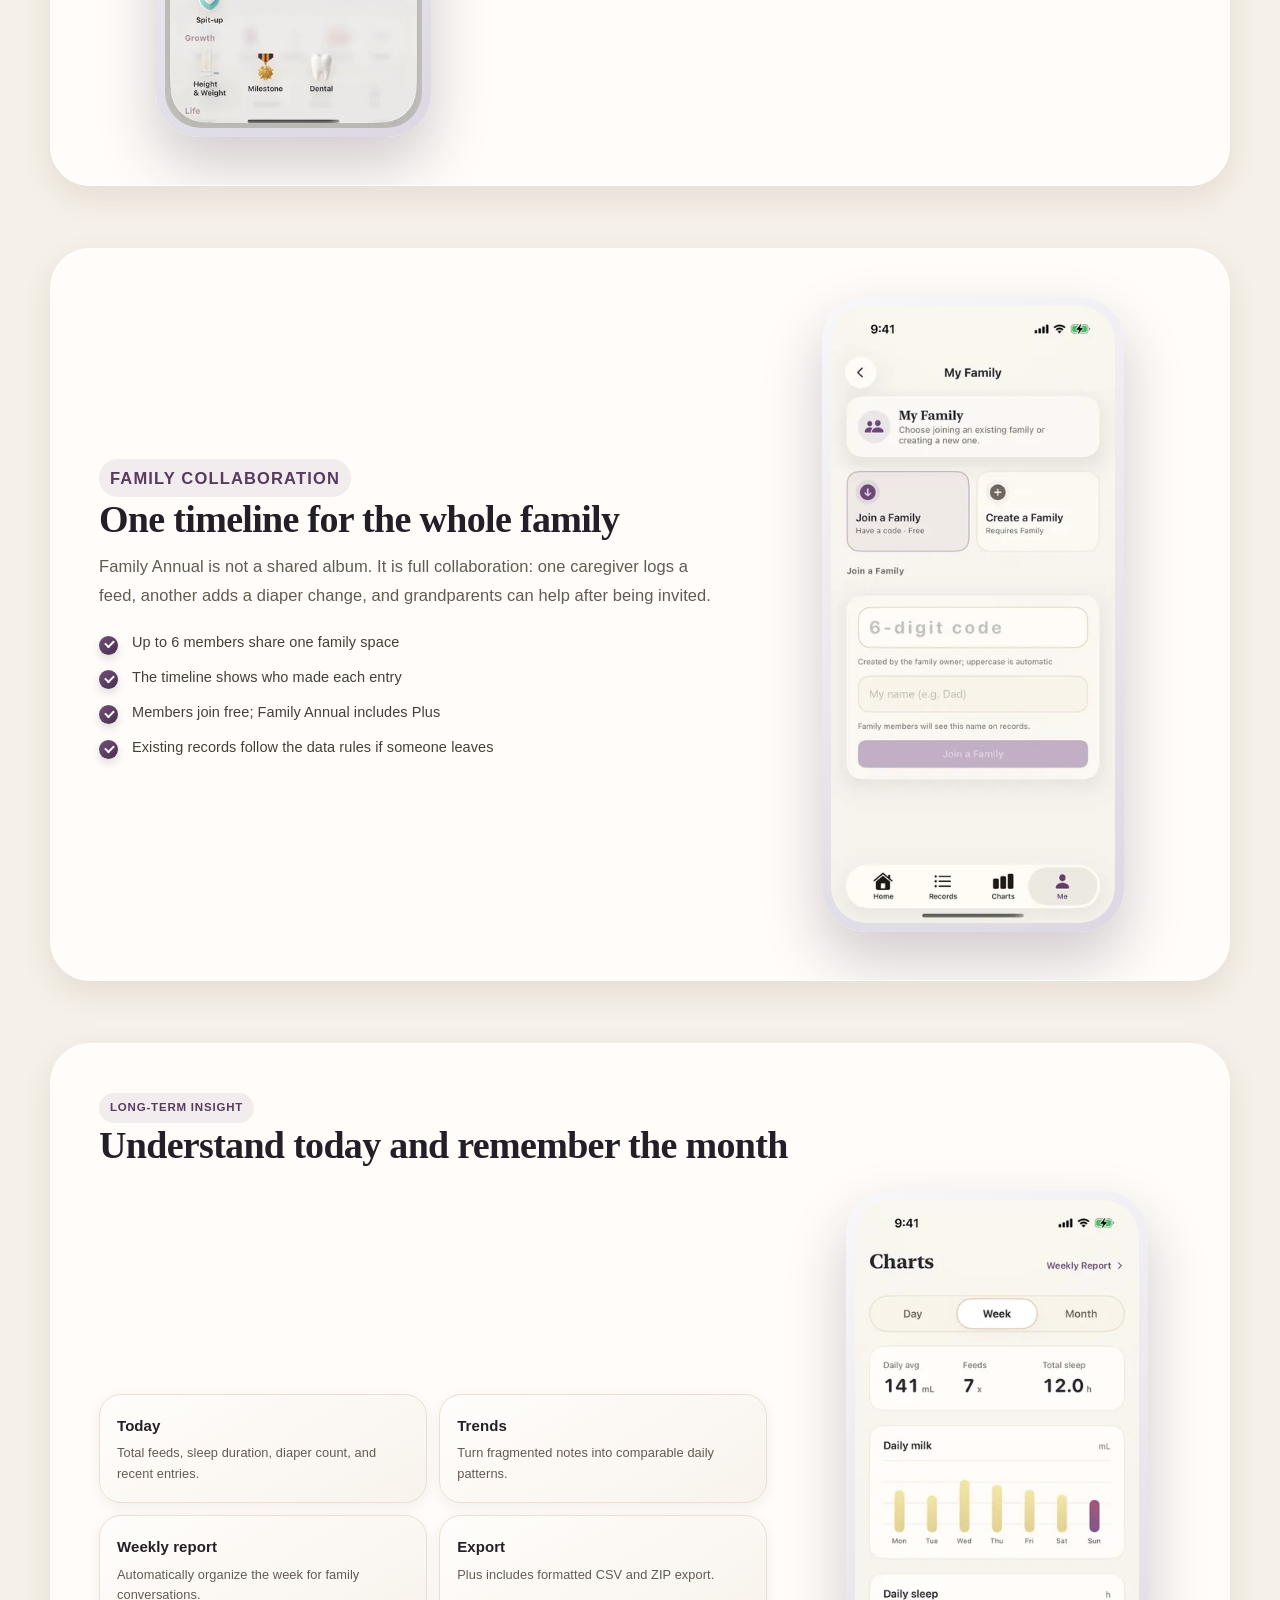
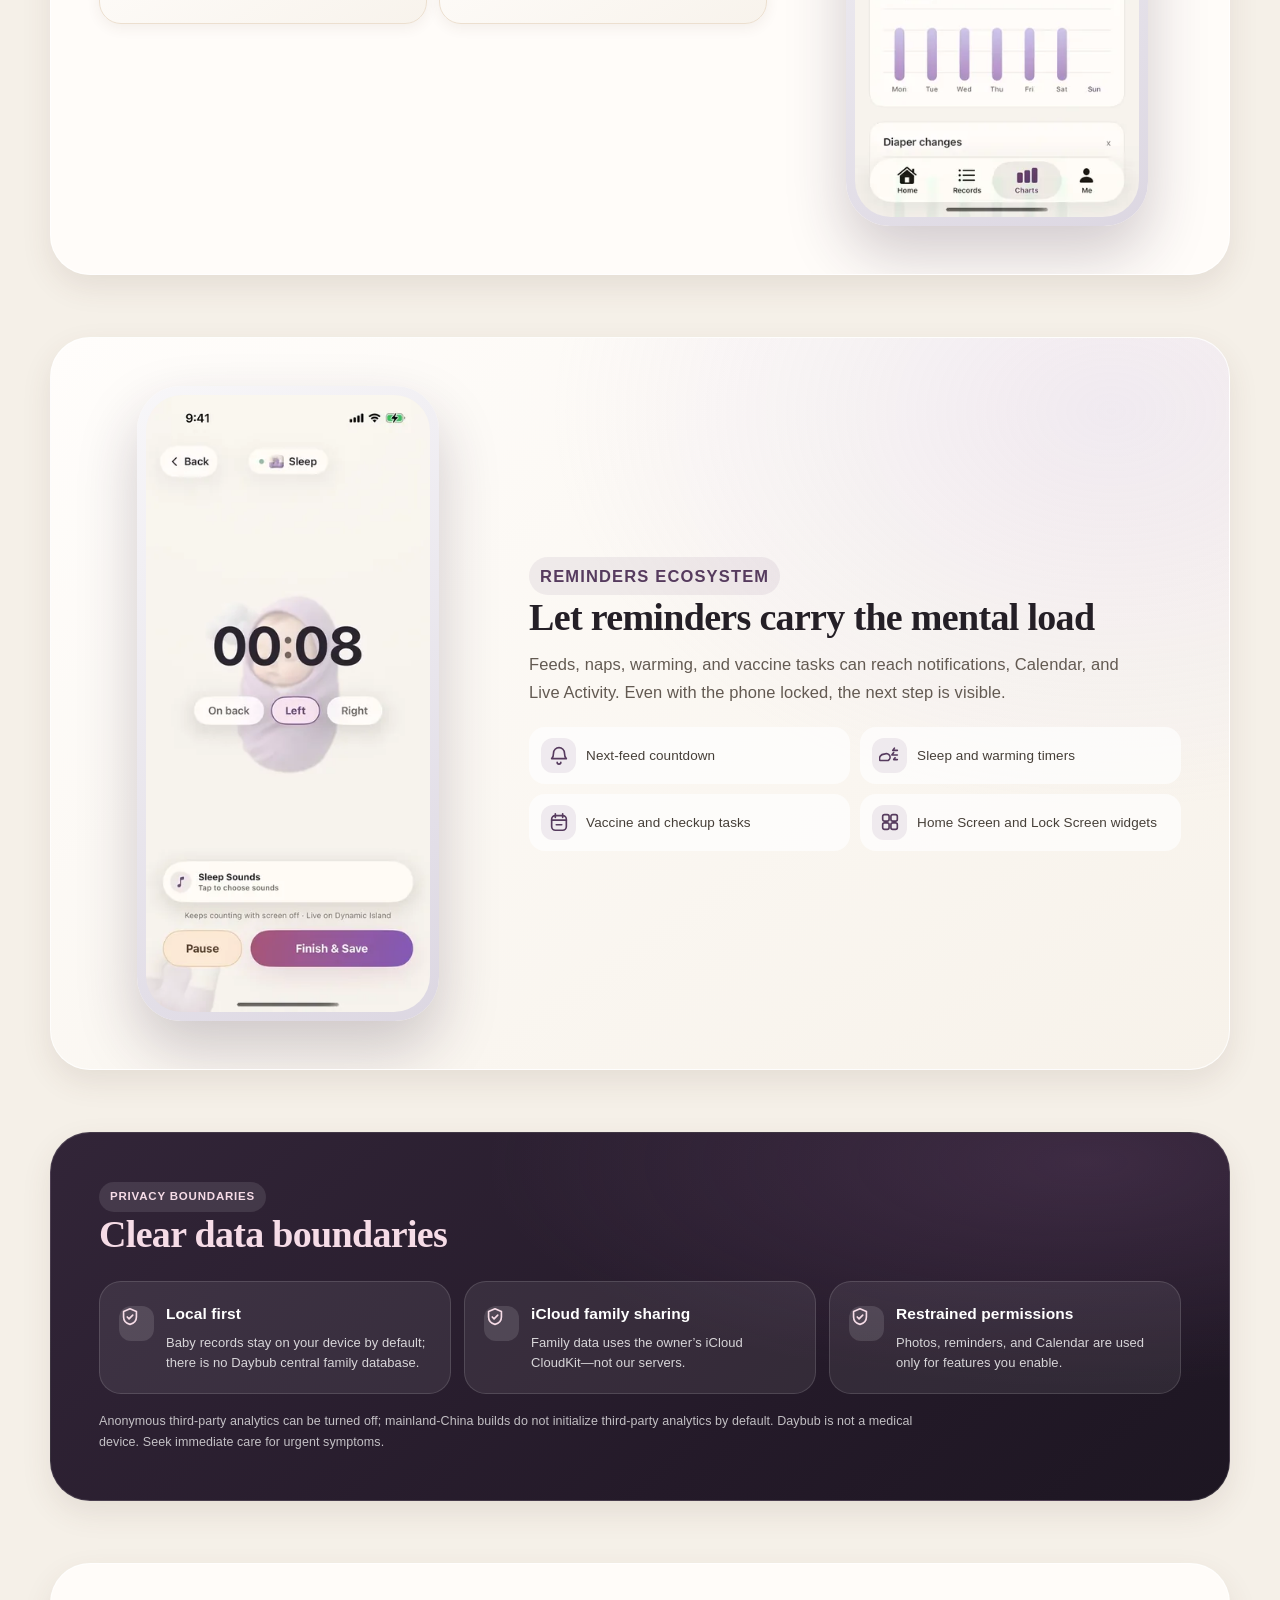
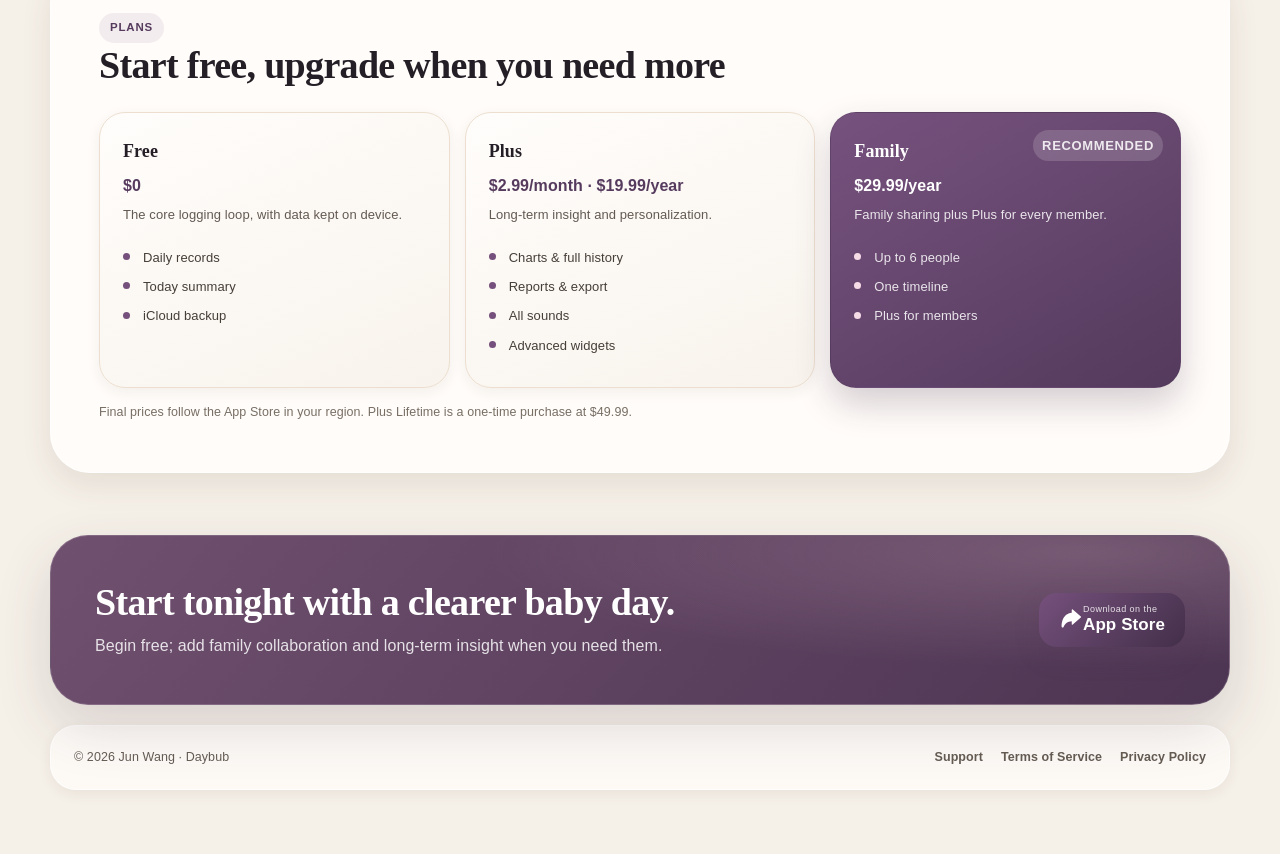
==== commit b76eec36: "chore(brand): adopt Daybub name" ====
--- a/index.html
+++ b/index.html
@@ -3,11 +3,11 @@
 <head>
   <meta charset="utf-8">
   <meta name="viewport" content="width=device-width, initial-scale=1, viewport-fit=cover">
-  <title>一日一宝 BabyOneDay — 把带娃这一天记成安心</title>
-  <meta name="description" content="一日一宝 BabyOneDay 是一款本机优先的 iPhone 育儿记录 App：19 类照护信息几秒记完，支持 iCloud 家庭共享、图表周报、提醒、小组件和数据导出。">
+  <title>一日一宝 Daybub — 把带娃这一天记成安心</title>
+  <meta name="description" content="一日一宝 Daybub 是一款本机优先的 iPhone 育儿记录 App：19 类照护信息几秒记完，支持 iCloud 家庭共享、图表周报、提醒、小组件和数据导出。">
   <meta name="theme-color" content="#f6f0e8">
-  <meta property="og:site_name" content="一日一宝 BabyOneDay">
-  <meta property="og:title" content="一日一宝 BabyOneDay">
+  <meta property="og:site_name" content="一日一宝 Daybub">
+  <meta property="og:title" content="一日一宝 Daybub">
   <meta property="og:description" content="19 类照护信息几秒记完；iCloud 家庭共享，把带娃这一天记成安心。">
   <meta property="og:type" content="website">
   <meta property="og:locale" content="zh_CN">
@@ -16,10 +16,10 @@
   <meta property="og:image" content="https://babyoneday.zpad.app/assets/social-zh.jpg">
   <meta property="og:image:width" content="1200">
   <meta property="og:image:height" content="630">
-  <meta property="og:image:alt" content="BabyOneDay product preview">
+  <meta property="og:image:alt" content="Daybub product preview">
   <meta name="twitter:card" content="summary_large_image">
   <meta name="twitter:image" content="https://babyoneday.zpad.app/assets/social-zh.jpg">
-  <meta name="twitter:image:alt" content="BabyOneDay product preview">
+  <meta name="twitter:image:alt" content="Daybub product preview">
   <link rel="canonical" href="https://babyoneday.zpad.app/">
   <link rel="alternate" hreflang="zh-CN" href="https://babyoneday.zpad.app/">
   <link rel="alternate" hreflang="en" href="https://babyoneday.zpad.app/en/">
@@ -29,7 +29,7 @@
   <script src="assets/language-routing.js"></script>
   <link rel="stylesheet" href="css/site.css">
   <meta name="apple-itunes-app" content="app-id=6822589481">
-  <script type="application/ld+json">{"@context":"https://schema.org","@type":"SoftwareApplication","name":"一日一宝 BabyOneDay","operatingSystem":"iOS 17.0+","applicationCategory":"HealthApplication","inLanguage":["zh-CN","en"],"isAccessibleForFree":true,"featureList":["19 baby care record types","Family sharing for up to 6 caregivers","iCloud CloudKit family sync","charts, weekly reports, and export","reminders, Calendar integration, widgets, and Live Activity"],"screenshot":"https://babyoneday.zpad.app/assets/home-zh.webp","offers":{"@type":"Offer","price":"0","priceCurrency":"USD"}}</script>
+  <script type="application/ld+json">{"@context":"https://schema.org","@type":"SoftwareApplication","name":"一日一宝 Daybub","operatingSystem":"iOS 17.0+","applicationCategory":"HealthApplication","inLanguage":["zh-CN","en"],"isAccessibleForFree":true,"featureList":["19 baby care record types","Family sharing for up to 6 caregivers","iCloud CloudKit family sync","charts, weekly reports, and export","reminders, Calendar integration, widgets, and Live Activity"],"screenshot":"https://babyoneday.zpad.app/assets/home-zh.webp","offers":{"@type":"Offer","price":"0","priceCurrency":"USD"}}</script>
 </head>
 <body>
   <a class="skip-link" href="#main">跳到正文 Skip to content</a>
@@ -45,14 +45,14 @@
             <path d="M16 33c0-12 7-18 16-18s16 6 16 18c0 11-7 18-16 18s-16-7-16-18Z" stroke="currentColor" stroke-width="3"/>
           </svg>
         </span>
-        <span><span class="brand-name">一日一宝</span><span class="brand-sub">BabyOneDay</span></span>
+        <span><span class="brand-name">一日一宝</span><span class="brand-sub">Daybub</span></span>
       </a>
       <nav class="site-nav" aria-label="网页导航">
         <a href="index.html" aria-current="page">首页</a>
         <a href="support.html">支持</a>
         <a href="privacy-policy.html">隐私</a>
         <a class="language-switch" href="en/?lang=en" lang="en" hreflang="en">English</a>
-        <a class="nav-cta" href="https://apps.apple.com/app/id6822589481">App Store</a>
+        <a class="nav-cta" href="https://apps.apple.com/us/app/babyoneday-baby-care-log/id6822589481">App Store</a>
       </nav>
     </header>
 
@@ -60,10 +60,10 @@
       <div class="hero-copy">
         <p class="eyebrow">iPhone · iOS 17+</p>
         <h1 id="home-title">把带娃这一天，<br>记成安心。</h1>
-        <p class="h1-en">BabyOneDay</p>
+        <p class="h1-en">Daybub</p>
         <p class="lede">喂奶、睡眠、尿布、疫苗……19 类照护几秒补齐；家里每个人看到的，是同一份清晰时间线。</p>
         <div class="cta-row" aria-label="下载 App">
-          <a class="primary-cta" href="https://apps.apple.com/app/id6822589481"><span><small>Download on the</small><b>App Store</b></span></a>
+          <a class="primary-cta" href="https://apps.apple.com/us/app/babyoneday-baby-care-log/id6822589481"><span><small>Download on the</small><b>App Store</b></span></a>
           <a class="secondary-cta" href="support.html">查看支持指南</a>
         </div>
         <div class="hero-metrics"><div class="metric"><strong>19</strong><span>类照护记录</span></div>
@@ -72,8 +72,8 @@
 <div class="metric"><strong>iOS</strong><span>小组件与灵动岛</span></div></div>
       </div>
       <div class="hero-stage">
-        <figure class="phone phone-primary"><img src="assets/home-zh-360.webp" srcset="assets/home-zh-360.webp 360w, assets/home-zh-480.webp 480w, assets/home-zh.webp 720w" sizes="(min-width: 980px) 302px, (min-width: 820px) 250px, 60vw" width="720" height="1565" alt="BabyOneDay 首页与今日记录预览" loading="eager" decoding="async" fetchpriority="high"></figure>
-        <figure class="phone phone-secondary"><img src="assets/family-zh-360.webp" srcset="assets/family-zh-360.webp 360w, assets/family-zh-480.webp 480w, assets/family-zh.webp 720w" sizes="(min-width: 980px) 302px, (min-width: 820px) 250px, 68vw" width="720" height="1565" alt="BabyOneDay 家庭共享功能预览" loading="eager" decoding="async" fetchpriority="low"></figure>
+        <figure class="phone phone-primary"><img src="assets/home-zh-360.webp" srcset="assets/home-zh-360.webp 360w, assets/home-zh-480.webp 480w, assets/home-zh.webp 720w" sizes="(min-width: 980px) 302px, (min-width: 820px) 250px, 60vw" width="720" height="1565" alt="Daybub 首页与今日记录预览" loading="eager" decoding="async" fetchpriority="high"></figure>
+        <figure class="phone phone-secondary"><img src="assets/family-zh-360.webp" srcset="assets/family-zh-360.webp 360w, assets/family-zh-480.webp 480w, assets/family-zh.webp 720w" sizes="(min-width: 980px) 302px, (min-width: 820px) 250px, 68vw" width="720" height="1565" alt="Daybub 家庭共享功能预览" loading="eager" decoding="async" fetchpriority="low"></figure>
         <div class="floating-card"><strong>110 mL</strong><span>今日奶量</span></div>
 <div class="floating-card"><strong>12.0 h</strong><span>近 7 天睡眠</span></div>
 <div class="floating-card"><strong>6 人</strong><span>家庭共享</span></div>
@@ -88,7 +88,7 @@
           <p class="section-lede">常用动作按宝宝阶段放到首页；复杂信息交给时间线、今日摘要和图表。夜里喂奶时少思考，回看时更清楚。</p>
         </div>
         <div class="feature-layout">
-          <figure class="feature-visual"><img src="assets/records-zh-360.webp" srcset="assets/records-zh-360.webp 360w, assets/records-zh-480.webp 480w, assets/records-zh.webp 720w" sizes="(min-width: 980px) 275px, 62vw" width="600" height="1304" alt="BabyOneDay 19 类照护记录入口" loading="eager" decoding="async" fetchpriority="low"></figure>
+          <figure class="feature-visual"><img src="assets/records-zh-360.webp" srcset="assets/records-zh-360.webp 360w, assets/records-zh-480.webp 480w, assets/records-zh.webp 720w" sizes="(min-width: 980px) 275px, 62vw" width="600" height="1304" alt="Daybub 19 类照护记录入口" loading="eager" decoding="async" fetchpriority="low"></figure>
           <div class="feature-grid"><article class="feature-card"><span class="icon feeding" aria-hidden="true"><svg viewBox="0 0 24 24" aria-hidden="true"><path d="M8 3h6a3 3 0 0 1 3 3v3a3 3 0 0 1-3 3H8z"/><path d="M10 12v3a4 4 0 0 0 4 4h1"/><path d="M7 5h9"/><path d="M15 8h2a2 2 0 0 1 0 4h-2"/></svg></span><div><b>喂养与计时</b><span>瓶喂、亲喂、泵奶、辅食，记住常用数量和上次记录。</span></div></article>
 <article class="feature-card"><span class="icon sleep" aria-hidden="true"><svg viewBox="0 0 24 24" aria-hidden="true"><path d="M20 7h-5l1.8-2.5"/><path d="M20 12h-6l2-2.7"/><path d="M20 17h-4l1.5-2"/><path d="M4 18h6a4 4 0 0 0-4-7 5 5 0 0 0-5 7Z"/></svg></span><div><b>睡眠与作息</b><span>小睡、夜间睡眠、洗澡，一键进入对应表单。</span></div></article>
 <article class="feature-card"><span class="icon health" aria-hidden="true"><svg viewBox="0 0 24 24" aria-hidden="true"><path d="M12 4 5 7v5c0 4 3 7 7 8 4-1 7-4 7-8V7z"/><path d="M12 10v4"/><path d="M10 12h4"/></svg></span><div><b>尿布与健康</b><span>尿布状态、吐奶、体温、用药、症状、看医生快速补记。</span></div></article>
@@ -106,7 +106,7 @@
 <li>成员加入免费，Family 年付包含全体成员 Plus</li>
 <li>离开家庭后，已产生的记录仍按数据规则保留</li></ul>
         </div>
-        <figure class="side-visual"><img src="assets/family-zh-360.webp" srcset="assets/family-zh-360.webp 360w, assets/family-zh-480.webp 480w, assets/family-zh.webp 720w" sizes="(min-width: 980px) 302px, (min-width: 820px) 250px, 68vw" width="720" height="1565" alt="BabyOneDay 家庭共享功能预览" loading="eager" decoding="async" fetchpriority="low"></figure>
+        <figure class="side-visual"><img src="assets/family-zh-360.webp" srcset="assets/family-zh-360.webp 360w, assets/family-zh-480.webp 480w, assets/family-zh.webp 720w" sizes="(min-width: 980px) 302px, (min-width: 820px) 250px, 68vw" width="720" height="1565" alt="Daybub 家庭共享功能预览" loading="eager" decoding="async" fetchpriority="low"></figure>
       </section>
 
       <section class="home-section insight-section" aria-labelledby="insight-title">
@@ -119,12 +119,12 @@
 <article class="status-item"><b>图表趋势</b><span>把碎片记录变成可比较的日常趋势。</span></article>
 <article class="status-item"><b>周报</b><span>每周自动整理，给家庭沟通留出时间。</span></article>
 <article class="status-item"><b>导出备份</b><span>Plus 支持 CSV / ZIP 格式化导出。</span></article></div>
-          <figure class="side-visual"><img src="assets/insights-zh-360.webp" srcset="assets/insights-zh-360.webp 360w, assets/insights-zh-480.webp 480w, assets/insights-zh.webp 720w" sizes="(min-width: 980px) 302px, 68vw" width="600" height="1304" alt="BabyOneDay 图表与周报预览" loading="eager" decoding="async" fetchpriority="low"></figure>
+          <figure class="side-visual"><img src="assets/insights-zh-360.webp" srcset="assets/insights-zh-360.webp 360w, assets/insights-zh-480.webp 480w, assets/insights-zh.webp 720w" sizes="(min-width: 980px) 302px, 68vw" width="600" height="1304" alt="Daybub 图表与周报预览" loading="eager" decoding="async" fetchpriority="low"></figure>
         </div>
       </section>
 
       <section class="home-section reminder-section" aria-labelledby="reminder-title">
-        <figure class="side-visual"><img src="assets/reminders-zh-360.webp" srcset="assets/reminders-zh-360.webp 360w, assets/reminders-zh-480.webp 480w, assets/reminders-zh.webp 720w" sizes="(min-width: 980px) 302px, 68vw" width="600" height="1304" alt="BabyOneDay 睡眠计时与灵动岛提示" loading="eager" decoding="async" fetchpriority="low"></figure>
+        <figure class="side-visual"><img src="assets/reminders-zh-360.webp" srcset="assets/reminders-zh-360.webp 360w, assets/reminders-zh-480.webp 480w, assets/reminders-zh.webp 720w" sizes="(min-width: 980px) 302px, 68vw" width="600" height="1304" alt="Daybub 睡眠计时与灵动岛提示" loading="eager" decoding="async" fetchpriority="low"></figure>
         <div class="section-copy">
           <p class="section-eyebrow">提醒生态</p>
           <h2 id="reminder-title">到点提醒，不靠脑记</h2>
@@ -141,7 +141,7 @@
           <p class="section-eyebrow">隐私边界</p>
           <h2 id="privacy-title">数据边界先说清楚</h2>
         </div>
-        <div class="privacy-grid"><article class="privacy-card"><span class="icon inline" aria-hidden="true"><svg viewBox="0 0 24 24" aria-hidden="true"><path d="M12 3 5 6v6c0 4 3 7 7 8 4-1 7-4 7-8V6z"/><path d="m9 12 2 2 4-4"/></svg></span><div><b>本机优先</b><span>宝宝记录默认保存在你的设备上，没有 BabyOneDay 中央家庭数据库。</span></div></article>
+        <div class="privacy-grid"><article class="privacy-card"><span class="icon inline" aria-hidden="true"><svg viewBox="0 0 24 24" aria-hidden="true"><path d="M12 3 5 6v6c0 4 3 7 7 8 4-1 7-4 7-8V6z"/><path d="m9 12 2 2 4-4"/></svg></span><div><b>本机优先</b><span>宝宝记录默认保存在你的设备上，没有 Daybub 中央家庭数据库。</span></div></article>
 <article class="privacy-card"><span class="icon inline" aria-hidden="true"><svg viewBox="0 0 24 24" aria-hidden="true"><path d="M12 3 5 6v6c0 4 3 7 7 8 4-1 7-4 7-8V6z"/><path d="m9 12 2 2 4-4"/></svg></span><div><b>iCloud 家庭共享</b><span>家庭数据走创建者 iCloud CloudKit，不经我们的服务器。</span></div></article>
 <article class="privacy-card"><span class="icon inline" aria-hidden="true"><svg viewBox="0 0 24 24" aria-hidden="true"><path d="M12 3 5 6v6c0 4 3 7 7 8 4-1 7-4 7-8V6z"/><path d="m9 12 2 2 4-4"/></svg></span><div><b>权限克制</b><span>照片、提醒、日历等权限只用于你主动启用的功能。</span></div></article></div>
         <p class="privacy-note">第三方匿名分析可关闭；中国大陆构建默认不初始化第三方分析。App 不提供医疗诊断，出现急症信号请立即就医。</p>
@@ -163,12 +163,12 @@
           <h2 id="final-title">今晚就开始，把带娃这一天记清楚。</h2>
           <p>免费开始；需要家庭协作和长期洞察时再升级。</p>
         </div>
-        <a class="primary-cta" href="https://apps.apple.com/app/id6822589481"><span><small>Download on the</small><b>App Store</b></span></a>
+        <a class="primary-cta" href="https://apps.apple.com/us/app/babyoneday-baby-care-log/id6822589481"><span><small>Download on the</small><b>App Store</b></span></a>
       </section>
     </main>
 
     <footer class="site-footer">
-      <span>© 2026 Jun Wang · 一日一宝 BabyOneDay</span>
+      <span>© 2026 Jun Wang · 一日一宝 Daybub</span>
       <span class="footer-links"><a href="support.html">支持中心</a><a href="terms-of-service.html">服务条款</a><a href="privacy-policy.html">隐私政策</a></span>
     </footer>
   </div>
--- a/css/site.css
+++ b/css/site.css
@@ -1,5 +1,5 @@
 /* ============================================================
-   一日一宝 BabyOneDay · official website
+   一日一宝 Daybub · official website
    Warm editorial + iOS-style material system
    ============================================================ */
 
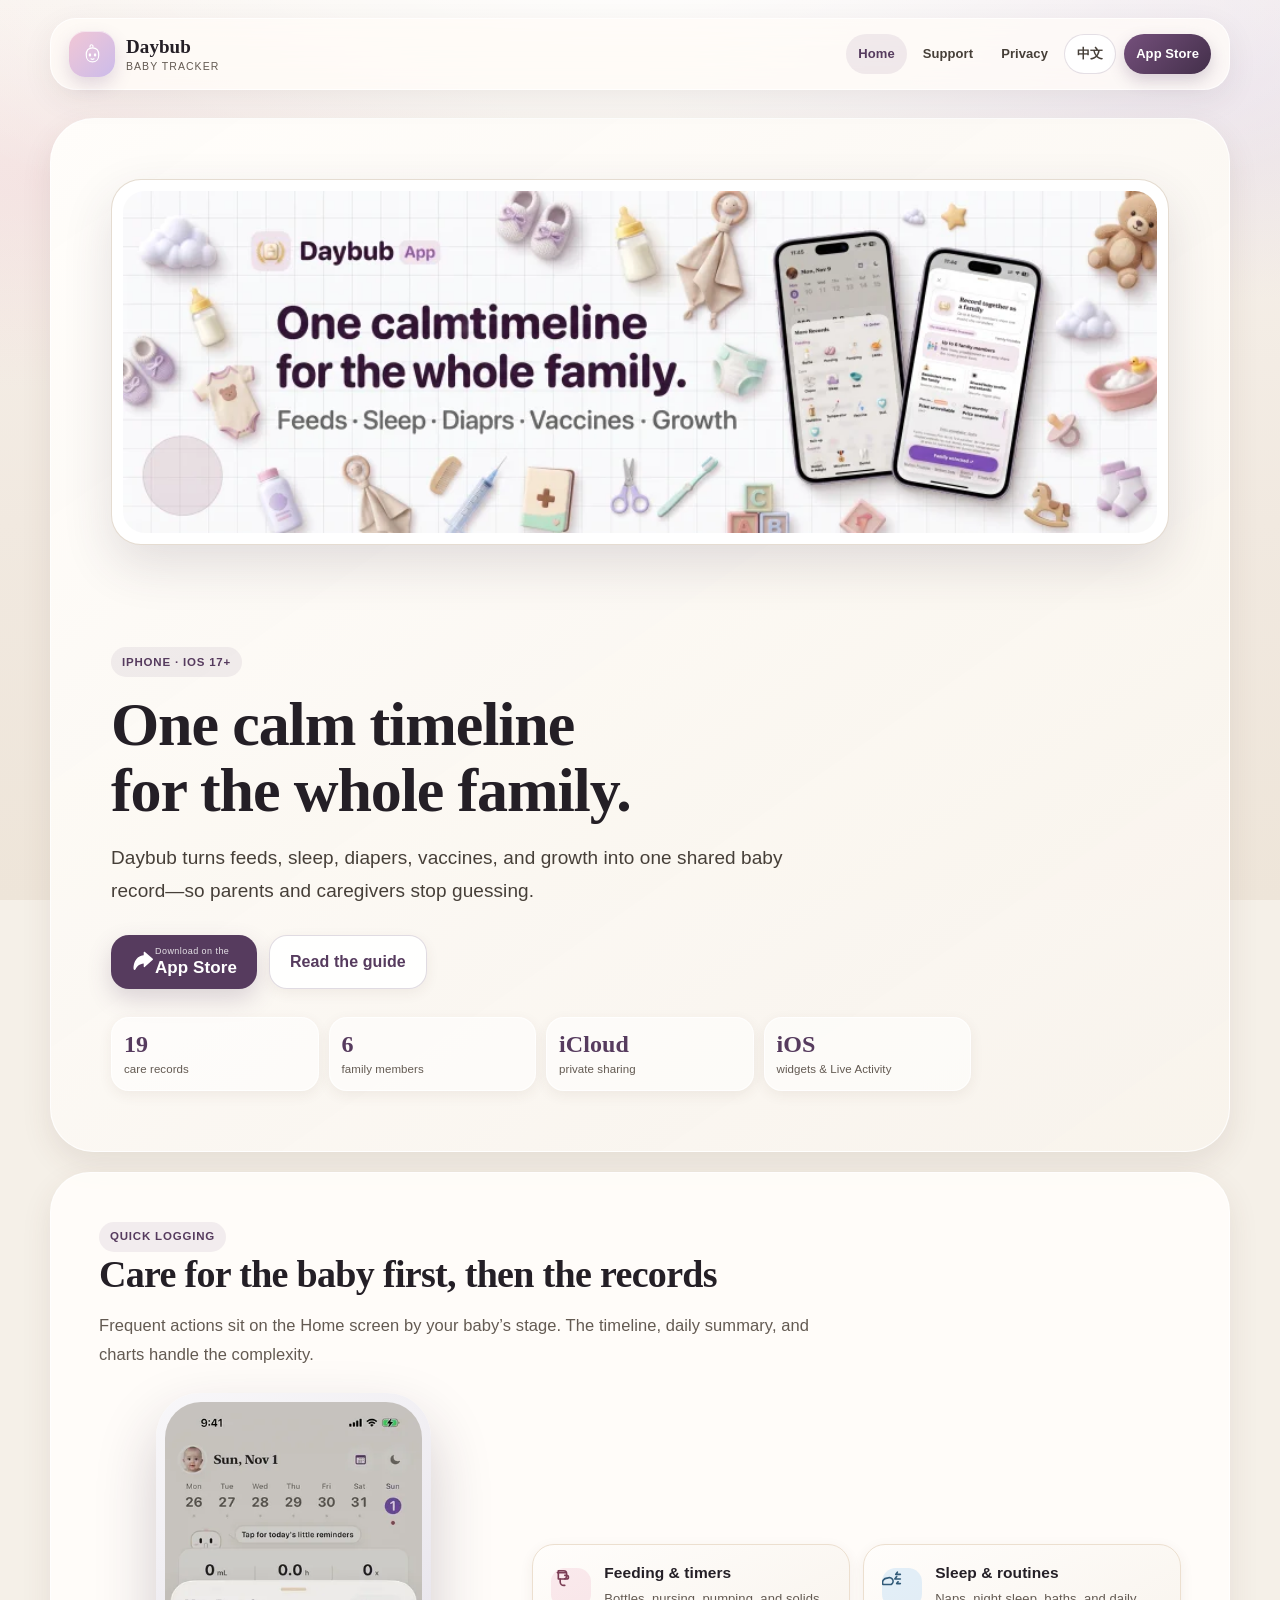
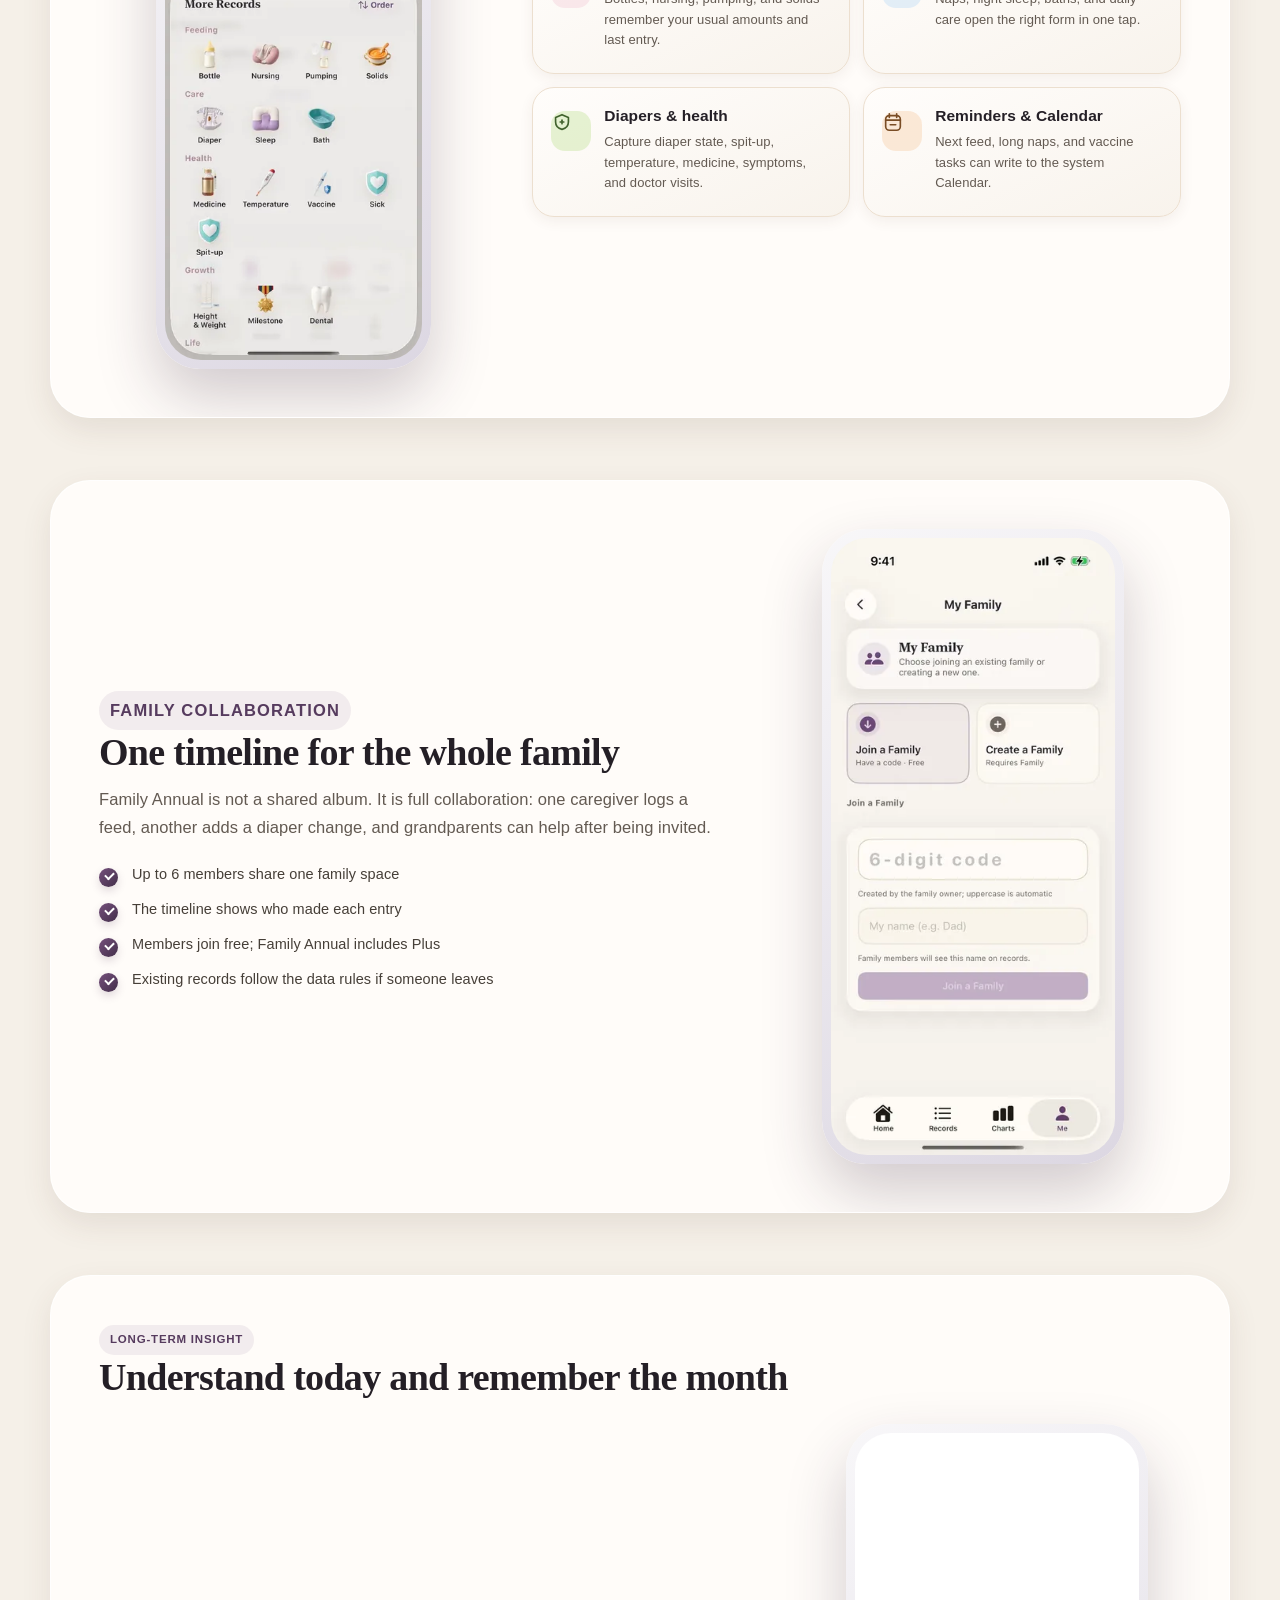
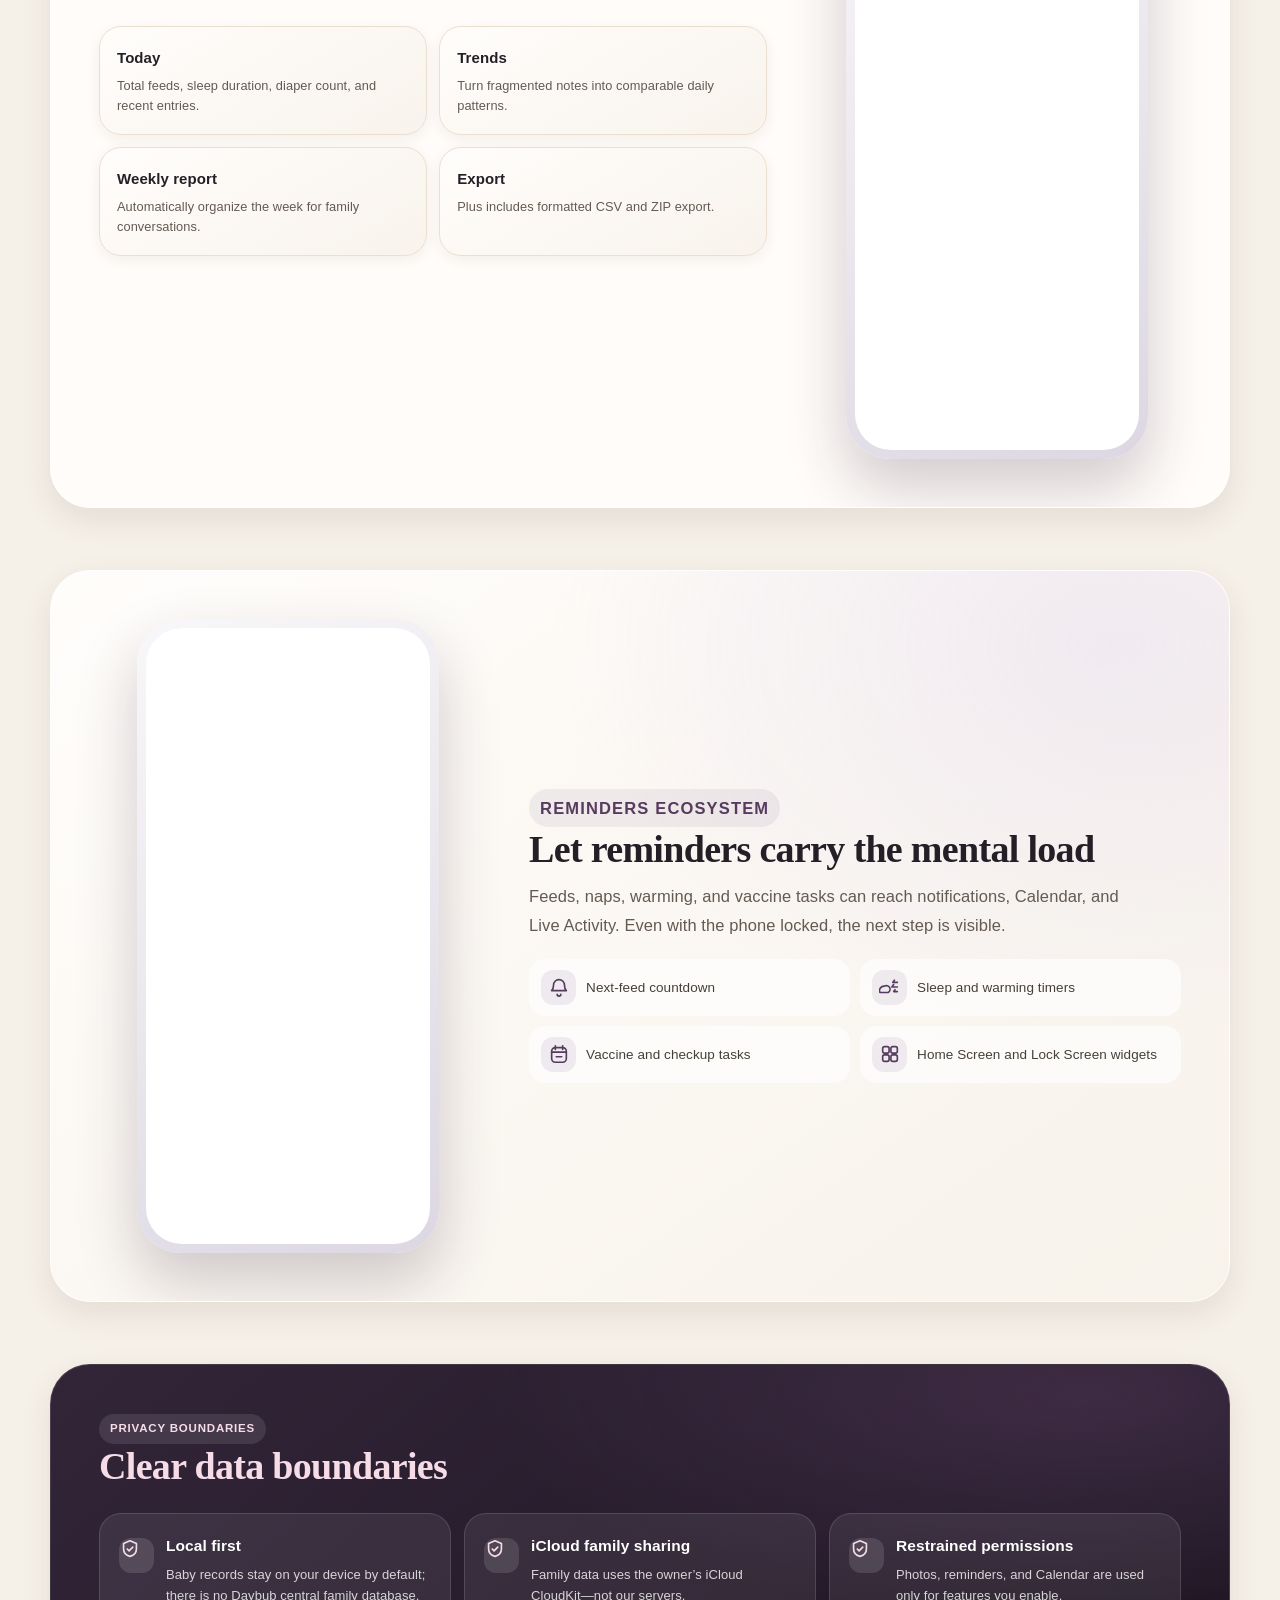
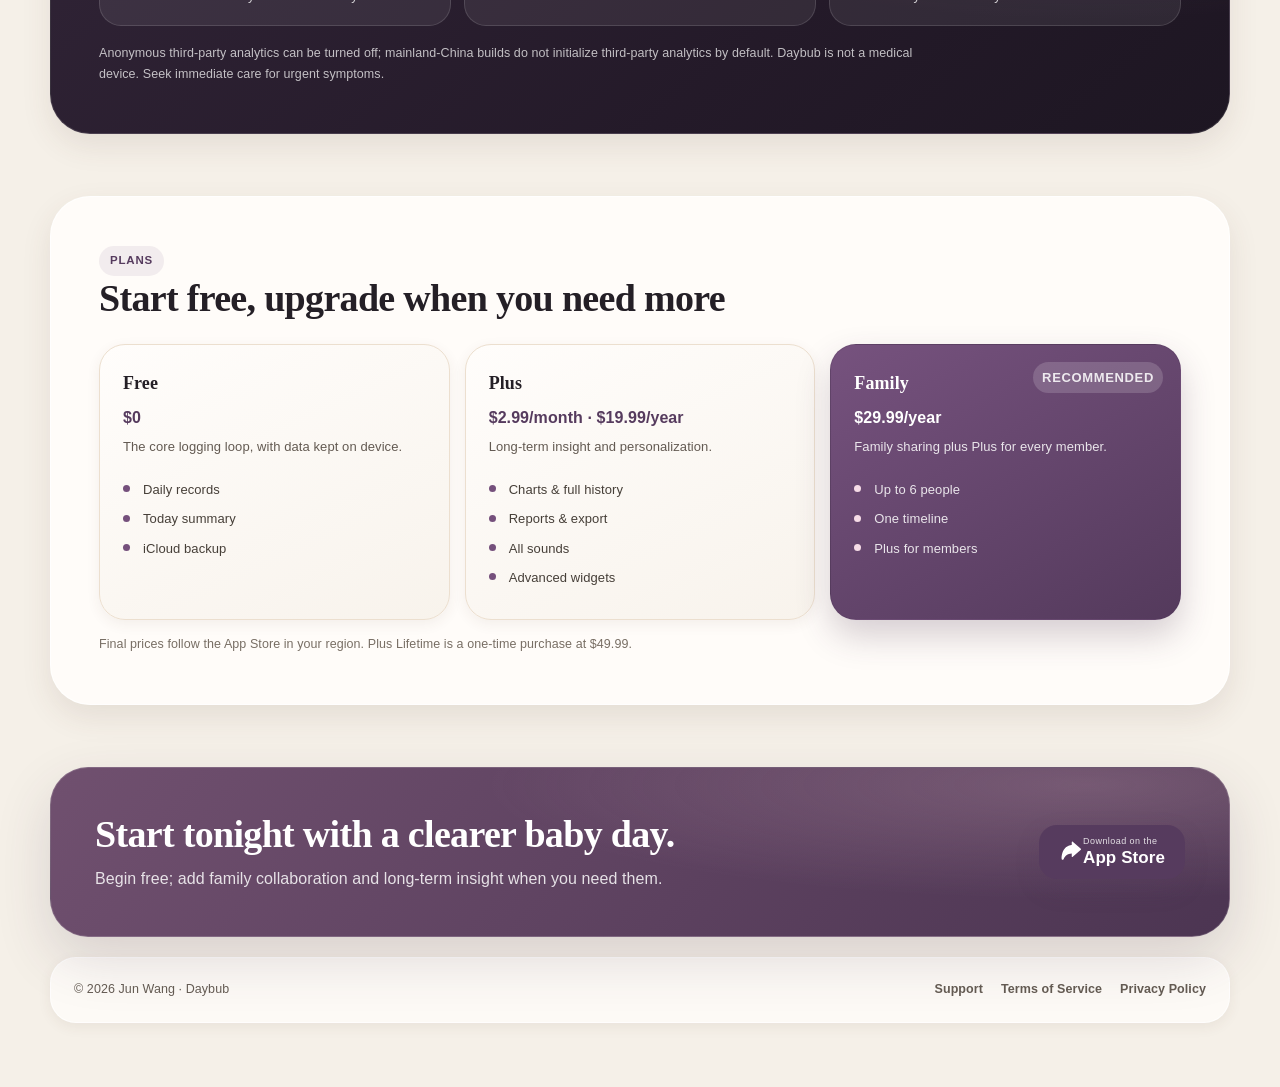
==== commit 7a7edb0c: "feat(babyoneday): rebrand site and feature App Store banner" ====
--- a/index.html
+++ b/index.html
@@ -3,23 +3,23 @@
 <head>
   <meta charset="utf-8">
   <meta name="viewport" content="width=device-width, initial-scale=1, viewport-fit=cover">
-  <title>一日一宝 Daybub — 把带娃这一天记成安心</title>
-  <meta name="description" content="一日一宝 Daybub 是一款本机优先的 iPhone 育儿记录 App：19 类照护信息几秒记完，支持 iCloud 家庭共享、图表周报、提醒、小组件和数据导出。">
+  <title>Daybub 宝宝记录 — 全家共用的安心时间线</title>
+  <meta name="description" content="Daybub 是一款本机优先的 iPhone 宝宝记录应用。喂奶、睡眠、换尿布、疫苗与成长几秒记录，全家最多 6 人共用同一条安心时间线。">
   <meta name="theme-color" content="#f6f0e8">
-  <meta property="og:site_name" content="一日一宝 Daybub">
-  <meta property="og:title" content="一日一宝 Daybub">
-  <meta property="og:description" content="19 类照护信息几秒记完；iCloud 家庭共享，把带娃这一天记成安心。">
+  <meta property="og:site_name" content="Daybub 宝宝记录">
+  <meta property="og:title" content="Daybub 宝宝记录">
+  <meta property="og:description" content="喂奶、睡眠、换尿布、疫苗与成长统一整理，全家最多 6 人共用同一条宝宝时间线。">
   <meta property="og:type" content="website">
   <meta property="og:locale" content="zh_CN">
   <meta property="og:locale:alternate" content="en_US">
   <meta property="og:url" content="https://babyoneday.zpad.app/">
-  <meta property="og:image" content="https://babyoneday.zpad.app/assets/social-zh.jpg">
+  <meta property="og:image" content="https://babyoneday.zpad.app/assets/daybub-social.jpg">
   <meta property="og:image:width" content="1200">
   <meta property="og:image:height" content="630">
-  <meta property="og:image:alt" content="Daybub product preview">
+  <meta property="og:image:alt" content="Daybub 宝宝记录营销横幅">
   <meta name="twitter:card" content="summary_large_image">
-  <meta name="twitter:image" content="https://babyoneday.zpad.app/assets/social-zh.jpg">
-  <meta name="twitter:image:alt" content="Daybub product preview">
+  <meta name="twitter:image" content="https://babyoneday.zpad.app/assets/daybub-social.jpg">
+  <meta name="twitter:image:alt" content="Daybub 宝宝记录营销横幅">
   <link rel="canonical" href="https://babyoneday.zpad.app/">
   <link rel="alternate" hreflang="zh-CN" href="https://babyoneday.zpad.app/">
   <link rel="alternate" hreflang="en" href="https://babyoneday.zpad.app/en/">
@@ -29,7 +29,7 @@
   <script src="assets/language-routing.js"></script>
   <link rel="stylesheet" href="css/site.css">
   <meta name="apple-itunes-app" content="app-id=6822589481">
-  <script type="application/ld+json">{"@context":"https://schema.org","@type":"SoftwareApplication","name":"一日一宝 Daybub","operatingSystem":"iOS 17.0+","applicationCategory":"HealthApplication","inLanguage":["zh-CN","en"],"isAccessibleForFree":true,"featureList":["19 baby care record types","Family sharing for up to 6 caregivers","iCloud CloudKit family sync","charts, weekly reports, and export","reminders, Calendar integration, widgets, and Live Activity"],"screenshot":"https://babyoneday.zpad.app/assets/home-zh.webp","offers":{"@type":"Offer","price":"0","priceCurrency":"USD"}}</script>
+  <script type="application/ld+json">{"@context":"https://schema.org","@type":"SoftwareApplication","name":"Daybub: Baby Tracker","operatingSystem":"iOS 17.0+","applicationCategory":"HealthApplication","inLanguage":["zh-CN","en"],"isAccessibleForFree":true,"featureList":["19 baby care record types","Family sharing for up to 6 caregivers","iCloud CloudKit family sync","charts, weekly reports, and export","reminders, Calendar integration, widgets, and Live Activity"],"screenshot":"https://babyoneday.zpad.app/assets/daybub-banner-1440.webp","offers":{"@type":"Offer","price":"0","priceCurrency":"USD"}}</script>
 </head>
 <body>
   <a class="skip-link" href="#main">跳到正文 Skip to content</a>
@@ -45,39 +45,36 @@
             <path d="M16 33c0-12 7-18 16-18s16 6 16 18c0 11-7 18-16 18s-16-7-16-18Z" stroke="currentColor" stroke-width="3"/>
           </svg>
         </span>
-        <span><span class="brand-name">一日一宝</span><span class="brand-sub">Daybub</span></span>
+        <span><span class="brand-name">Daybub</span><span class="brand-sub">Baby Tracker</span></span>
       </a>
       <nav class="site-nav" aria-label="网页导航">
         <a href="index.html" aria-current="page">首页</a>
         <a href="support.html">支持</a>
         <a href="privacy-policy.html">隐私</a>
         <a class="language-switch" href="en/?lang=en" lang="en" hreflang="en">English</a>
-        <a class="nav-cta" href="https://apps.apple.com/us/app/babyoneday-baby-care-log/id6822589481">App Store</a>
+        <a class="nav-cta" href="https://apps.apple.com/us/app/daybub-baby-tracker/id6822589481">App Store</a>
       </nav>
     </header>
 
     <section class="hero home-hero" aria-labelledby="home-title">
       <div class="hero-copy">
         <p class="eyebrow">iPhone · iOS 17+</p>
-        <h1 id="home-title">把带娃这一天，<br>记成安心。</h1>
-        <p class="h1-en">Daybub</p>
-        <p class="lede">喂奶、睡眠、尿布、疫苗……19 类照护几秒补齐；家里每个人看到的，是同一份清晰时间线。</p>
-        <div class="cta-row" aria-label="下载 App">
-          <a class="primary-cta" href="https://apps.apple.com/us/app/babyoneday-baby-care-log/id6822589481"><span><small>Download on the</small><b>App Store</b></span></a>
-          <a class="secondary-cta" href="support.html">查看支持指南</a>
+        <h1 id="home-title">全家共用一条<br>安心的宝宝时间线。</h1>
+        <p class="lede">Daybub 把喂奶、睡眠、换尿布、疫苗和成长整理成一条共享记录，家人不用反复确认“刚才喂了吗”。</p>
+        <div class="cta-row" aria-label="获取 App">
+          <a class="primary-cta" href="https://apps.apple.com/us/app/daybub-baby-tracker/id6822589481"><span><small>Download on the</small><b>App Store</b></span></a>
+          <a class="secondary-cta" href="support.html">使用指南</a>
         </div>
-        <div class="hero-metrics"><div class="metric"><strong>19</strong><span>类照护记录</span></div>
-<div class="metric"><strong>6</strong><span>位家人共享</span></div>
-<div class="metric"><strong>iCloud</strong><span>私有家庭同步</span></div>
-<div class="metric"><strong>iOS</strong><span>小组件与灵动岛</span></div></div>
+        <div class="hero-metrics">
+          <div class="metric"><strong>19</strong><span>类育儿记录</span></div>
+          <div class="metric"><strong>6</strong><span>位家庭成员</span></div>
+          <div class="metric"><strong>iCloud</strong><span>家庭私有共享</span></div>
+          <div class="metric"><strong>iOS</strong><span>小组件与灵动岛</span></div>
+        </div>
       </div>
-      <div class="hero-stage">
-        <figure class="phone phone-primary"><img src="assets/home-zh-360.webp" srcset="assets/home-zh-360.webp 360w, assets/home-zh-480.webp 480w, assets/home-zh.webp 720w" sizes="(min-width: 980px) 302px, (min-width: 820px) 250px, 60vw" width="720" height="1565" alt="Daybub 首页与今日记录预览" loading="eager" decoding="async" fetchpriority="high"></figure>
-        <figure class="phone phone-secondary"><img src="assets/family-zh-360.webp" srcset="assets/family-zh-360.webp 360w, assets/family-zh-480.webp 480w, assets/family-zh.webp 720w" sizes="(min-width: 980px) 302px, (min-width: 820px) 250px, 68vw" width="720" height="1565" alt="Daybub 家庭共享功能预览" loading="eager" decoding="async" fetchpriority="low"></figure>
-        <div class="floating-card"><strong>110 mL</strong><span>今日奶量</span></div>
-<div class="floating-card"><strong>12.0 h</strong><span>近 7 天睡眠</span></div>
-<div class="floating-card"><strong>6 人</strong><span>家庭共享</span></div>
-      </div>
+      <a class="hero-stage banner-stage" href="https://apps.apple.com/us/app/daybub-baby-tracker/id6822589481" aria-label="在 App Store 查看 Daybub: Baby Tracker">
+        <img src="assets/daybub-banner-900.webp" srcset="assets/daybub-banner-900.webp 900w, assets/daybub-banner-1440.webp 1440w, assets/daybub-banner-2400.webp 2400w" sizes="(min-width: 980px) 46vw, 100vw" width="3584" height="1184" alt="Daybub 应用横幅：全家共用一条安心时间线，覆盖喂奶、睡眠、换尿布、疫苗与成长。" loading="eager" decoding="async" fetchpriority="high">
+      </a>
     </section>
 
     <main id="main" class="home-main">
@@ -163,12 +160,12 @@
           <h2 id="final-title">今晚就开始，把带娃这一天记清楚。</h2>
           <p>免费开始；需要家庭协作和长期洞察时再升级。</p>
         </div>
-        <a class="primary-cta" href="https://apps.apple.com/us/app/babyoneday-baby-care-log/id6822589481"><span><small>Download on the</small><b>App Store</b></span></a>
+        <a class="primary-cta" href="https://apps.apple.com/us/app/daybub-baby-tracker/id6822589481"><span><small>Download on the</small><b>App Store</b></span></a>
       </section>
     </main>
 
     <footer class="site-footer">
-      <span>© 2026 Jun Wang · 一日一宝 Daybub</span>
+      <span>© 2026 Jun Wang · Daybub</span>
       <span class="footer-links"><a href="support.html">支持中心</a><a href="terms-of-service.html">服务条款</a><a href="privacy-policy.html">隐私政策</a></span>
     </footer>
   </div>
--- a/css/site.css
+++ b/css/site.css
@@ -1,5 +1,5 @@
 /* ============================================================
-   一日一宝 Daybub · official website
+   Daybub · official website
    Warm editorial + iOS-style material system
    ============================================================ */
 
@@ -537,47 +537,21 @@
 .home-hero {
   position: relative;
   overflow: hidden;
-  min-height: 680px;
-  display: grid;
-  grid-template-columns: minmax(0, 1.02fr) minmax(360px, .98fr);
-  align-items: center;
+  min-height: 0;
+  display: grid;
+  grid-template-columns: minmax(0, 1fr);
+  align-items: start;
   gap: clamp(28px, 5vw, 62px);
   margin: 28px 0 20px;
   padding: clamp(34px, 5vw, 60px);
   border-radius: 44px;
   border: 1px solid rgba(255, 255, 255, .88);
-  background:
-    radial-gradient(72% 80% at 92% 6%, rgba(203, 187, 234, .30) 0%, rgba(203, 187, 234, 0) 62%),
-    radial-gradient(55% 70% at 4% 96%, rgba(242, 199, 213, .28) 0%, rgba(242, 199, 213, 0) 62%),
-    linear-gradient(145deg, rgba(255, 253, 250, .98), rgba(248, 243, 236, .94));
+  background: linear-gradient(145deg, rgba(255, 253, 250, .99), rgba(248, 243, 236, .96));
   box-shadow: var(--shadow);
 }
 
-.home-hero::before {
-  content: "";
-  position: absolute;
-  left: -70px;
-  bottom: -90px;
-  width: 280px;
-  height: 280px;
-  border: 2px dashed rgba(203, 187, 234, .42);
-  border-radius: 50%;
-  pointer-events: none;
-}
-
-.home-hero::after {
-  content: "";
-  position: absolute;
-  right: 34%;
-  top: 44px;
-  width: 132px;
-  height: 132px;
-  background: radial-gradient(circle, rgba(220, 237, 193, .52) 0%, rgba(220, 237, 193, 0) 70%);
-  pointer-events: none;
-}
-
-.home-hero .hero-copy { position: relative; z-index: 2; }
-.home-hero .lede { max-width: 620px; }
+.home-hero .hero-copy { position: relative; z-index: 2; max-width: 860px; margin-top: clamp(24px, 3.4vw, 40px); }
+.home-hero .lede { max-width: 720px; }
 
 .cta-row {
   display: flex;
@@ -602,8 +576,8 @@
 
 .primary-cta {
   color: #fff;
-  background: linear-gradient(135deg, var(--plum), var(--plum-ink));
-  box-shadow: 0 10px 24px rgba(86, 59, 94, .24);
+  background: var(--plum-deep);
+  box-shadow: 0 10px 24px rgba(86, 59, 94, .20);
 }
 
 .primary-cta::before {
@@ -678,64 +652,34 @@
 .hero-stage {
   position: relative;
   z-index: 1;
-  height: 680px;
-}
-
-.phone {
-  position: absolute;
-  margin: 0;
-  padding: 9px;
-  border-radius: 50px;
-  background: linear-gradient(150deg, #f8f7f9, #dcd7e2);
-  box-shadow:
-    0 0 0 1px rgba(255, 255, 255, .82) inset,
-    var(--shadow-phone);
-}
-
-.phone img {
+}
+
+.banner-stage {
+  order: -1;
+  display: block;
+  padding: clamp(7px, .9vw, 11px);
+  border: 1px solid rgba(224, 213, 199, .82);
+  border-radius: 30px;
+  background: #fff;
+  box-shadow: 0 20px 50px rgba(67, 47, 74, .14);
+  transition: transform .18s ease, box-shadow .18s ease;
+}
+
+.banner-stage img {
   display: block;
   width: 100%;
-  height: 100%;
-  border-radius: 42px;
-  background: #fff;
+  height: auto;
+  aspect-ratio: 3584 / 1184;
+  border-radius: 22px;
+  background: #f9f9fb;
   object-fit: cover;
 }
 
-.phone-primary {
-  right: 24px;
-  top: 12px;
-  width: min(302px, 66%);
-  aspect-ratio: 1206 / 2622;
-  transform: rotate(1.4deg);
-}
-
-.phone-secondary {
-  left: 0;
-  top: 158px;
-  width: 188px;
-  aspect-ratio: 1206 / 2622;
-  transform: rotate(-5deg);
-  opacity: .98;
-}
-
-.floating-card {
-  position: absolute;
-  z-index: 3;
-  min-width: 126px;
-  padding: 11px 13px;
-  border-radius: 17px;
-  border: 1px solid rgba(255, 255, 255, .84);
-  background: rgba(255, 253, 250, .88);
-  box-shadow: 0 14px 30px rgba(50, 34, 55, .12);
-  -webkit-backdrop-filter: blur(12px);
-  backdrop-filter: blur(12px);
-}
-
-.floating-card strong { display: block; color: var(--ink); font-family: var(--font-display); font-size: 18px; line-height: 1.15; }
-.floating-card span { display: block; margin-top: 2px; color: var(--muted); font-size: 11px; line-height: 1.3; }
-.floating-card:nth-of-type(1) { left: 10px; top: 54px; }
-.floating-card:nth-of-type(2) { right: 12px; bottom: 62px; }
-.floating-card:nth-of-type(3) { left: 126px; bottom: 14px; }
+.banner-stage:hover,
+.banner-stage:focus-visible {
+  transform: translateY(-3px);
+  box-shadow: 0 26px 60px rgba(67, 47, 74, .18);
+}
 
 /* ---------- Homepage sections ---------- */
 
@@ -1046,10 +990,10 @@
 
 @media (max-width: 1100px) {
   .home-hero {
-    grid-template-columns: minmax(0, 1fr) minmax(330px, .82fr);
+    grid-template-columns: minmax(0, 1fr);
     min-height: 0;
   }
-  .hero-stage { height: 610px; }
+  .hero-stage { height: auto; }
   .feature-layout { grid-template-columns: minmax(0, 1fr); }
   .feature-visual { width: min(100%, 255px); }
 }
@@ -1064,16 +1008,8 @@
   .family-section .side-visual,
   .reminder-section .side-visual,
   .insight-layout .side-visual { width: min(100%, 290px); margin: 0 auto; }
-  .hero-stage { height: auto; min-height: 560px; margin-top: 16px; }
-  .phone-primary {
-    right: auto;
-    left: 50%;
-    top: 0;
-    width: min(250px, 60%);
-    transform: translateX(-50%) rotate(0deg);
-  }
-  .phone-secondary,
-  .floating-card { display: none; }
+  .hero-stage { height: auto; min-height: 0; margin-top: 0; }
+  .banner-stage img { aspect-ratio: 16 / 10; object-position: 26% center; }
   .privacy-grid,
   .pricing-grid { grid-template-columns: 1fr; }
   .final-cta { align-items: flex-start; flex-direction: column; }
@@ -1108,18 +1044,10 @@
   }
   .hero-stage {
     height: auto;
-    min-height: 560px;
-    margin-top: 16px;
+    min-height: 0;
+    margin-top: 0;
   }
-  .phone-primary {
-    right: auto;
-    left: 50%;
-    top: 0;
-    width: min(250px, 72%);
-    transform: translateX(-50%) rotate(0deg);
-  }
-  .phone-secondary,
-  .floating-card { display: none; }
+  .banner-stage img { aspect-ratio: 16 / 10; object-position: 26% center; }
   .feature-grid,
   .insight-layout .status-card,
   .icon-list { grid-template-columns: 1fr; }
@@ -1152,7 +1080,7 @@
 @media print {
   body { background: #fff; }
   .skip-link, .site-nav, .action-grid, .site-footer, .hero-stage, .feature-visual,
-  .side-visual, .final-cta, .floating-card { display: none !important; }
+  .side-visual, .final-cta { display: none !important; }
   .site-shell, .main-card, .hero, .toc, .home-section { width: 100%; padding: 0; border: 0; box-shadow: none; background: #fff; }
   section + section { break-before: auto; }
   a { color: inherit; }
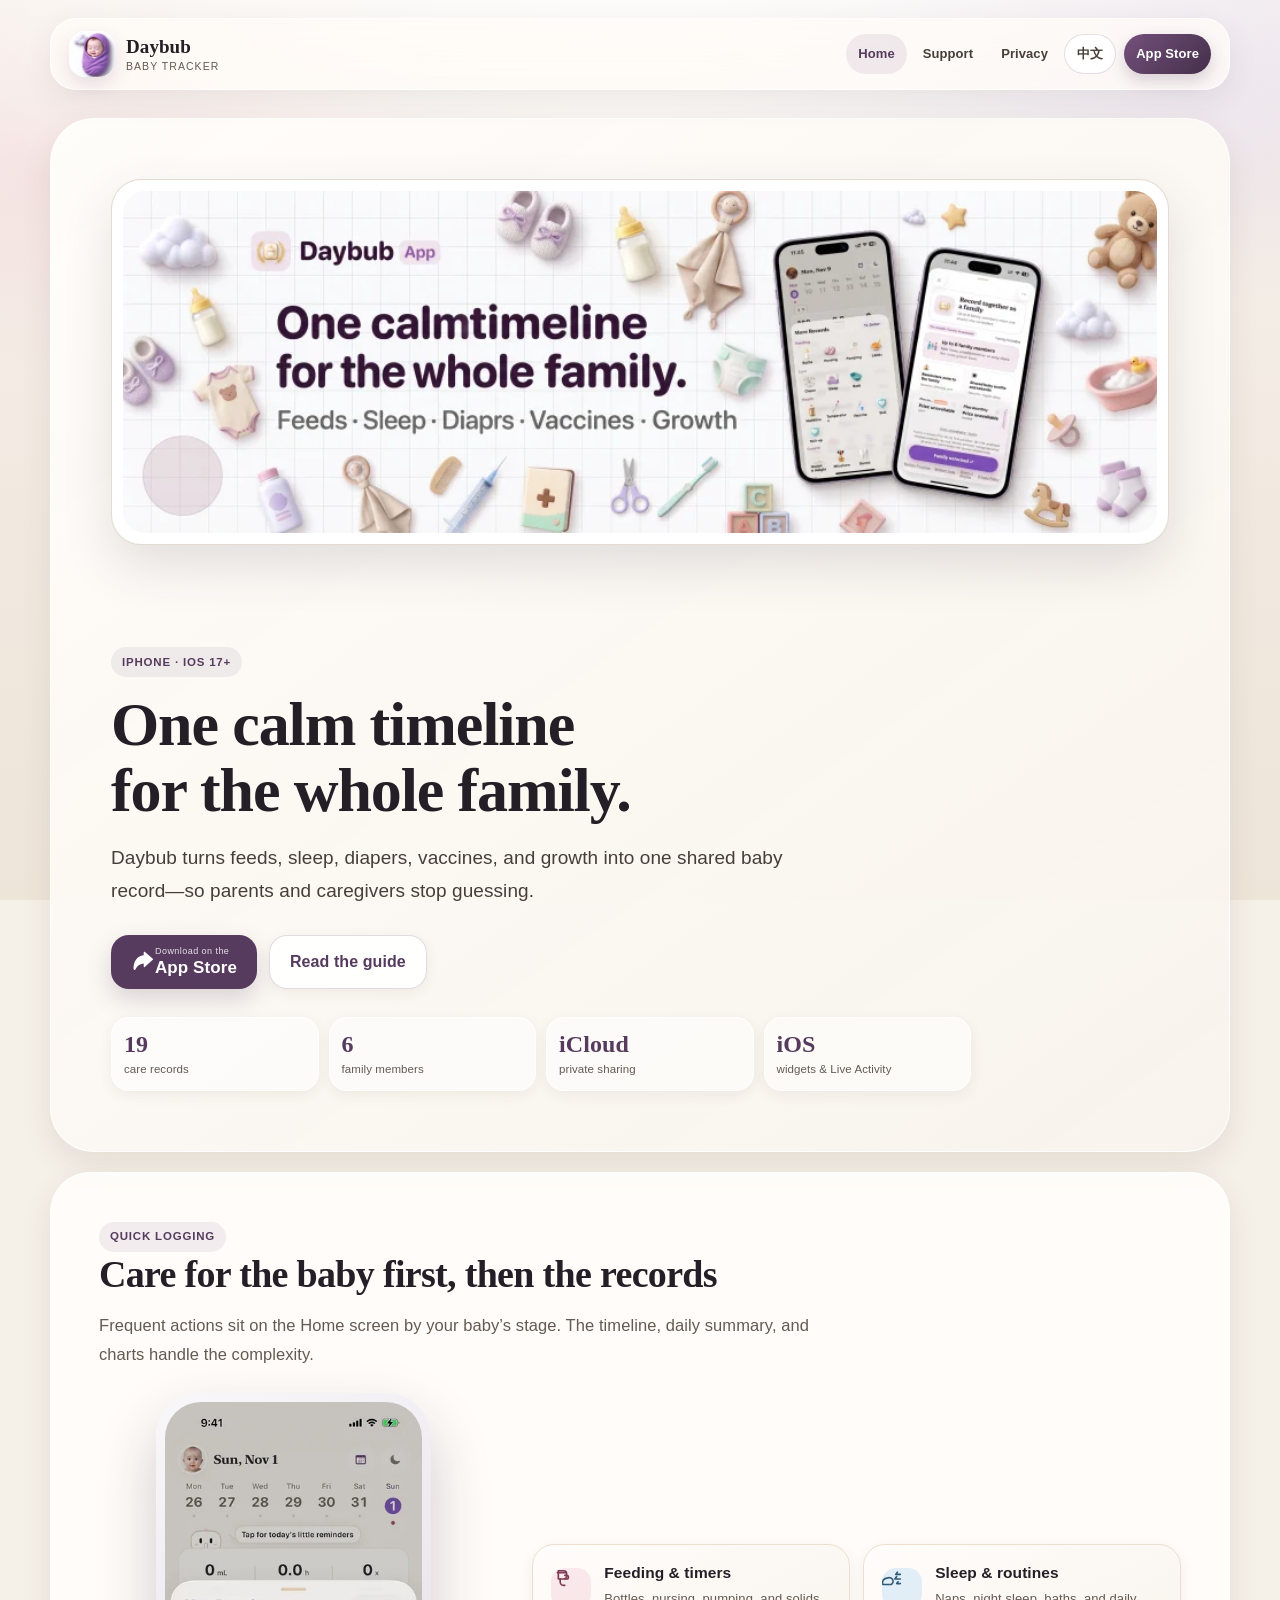
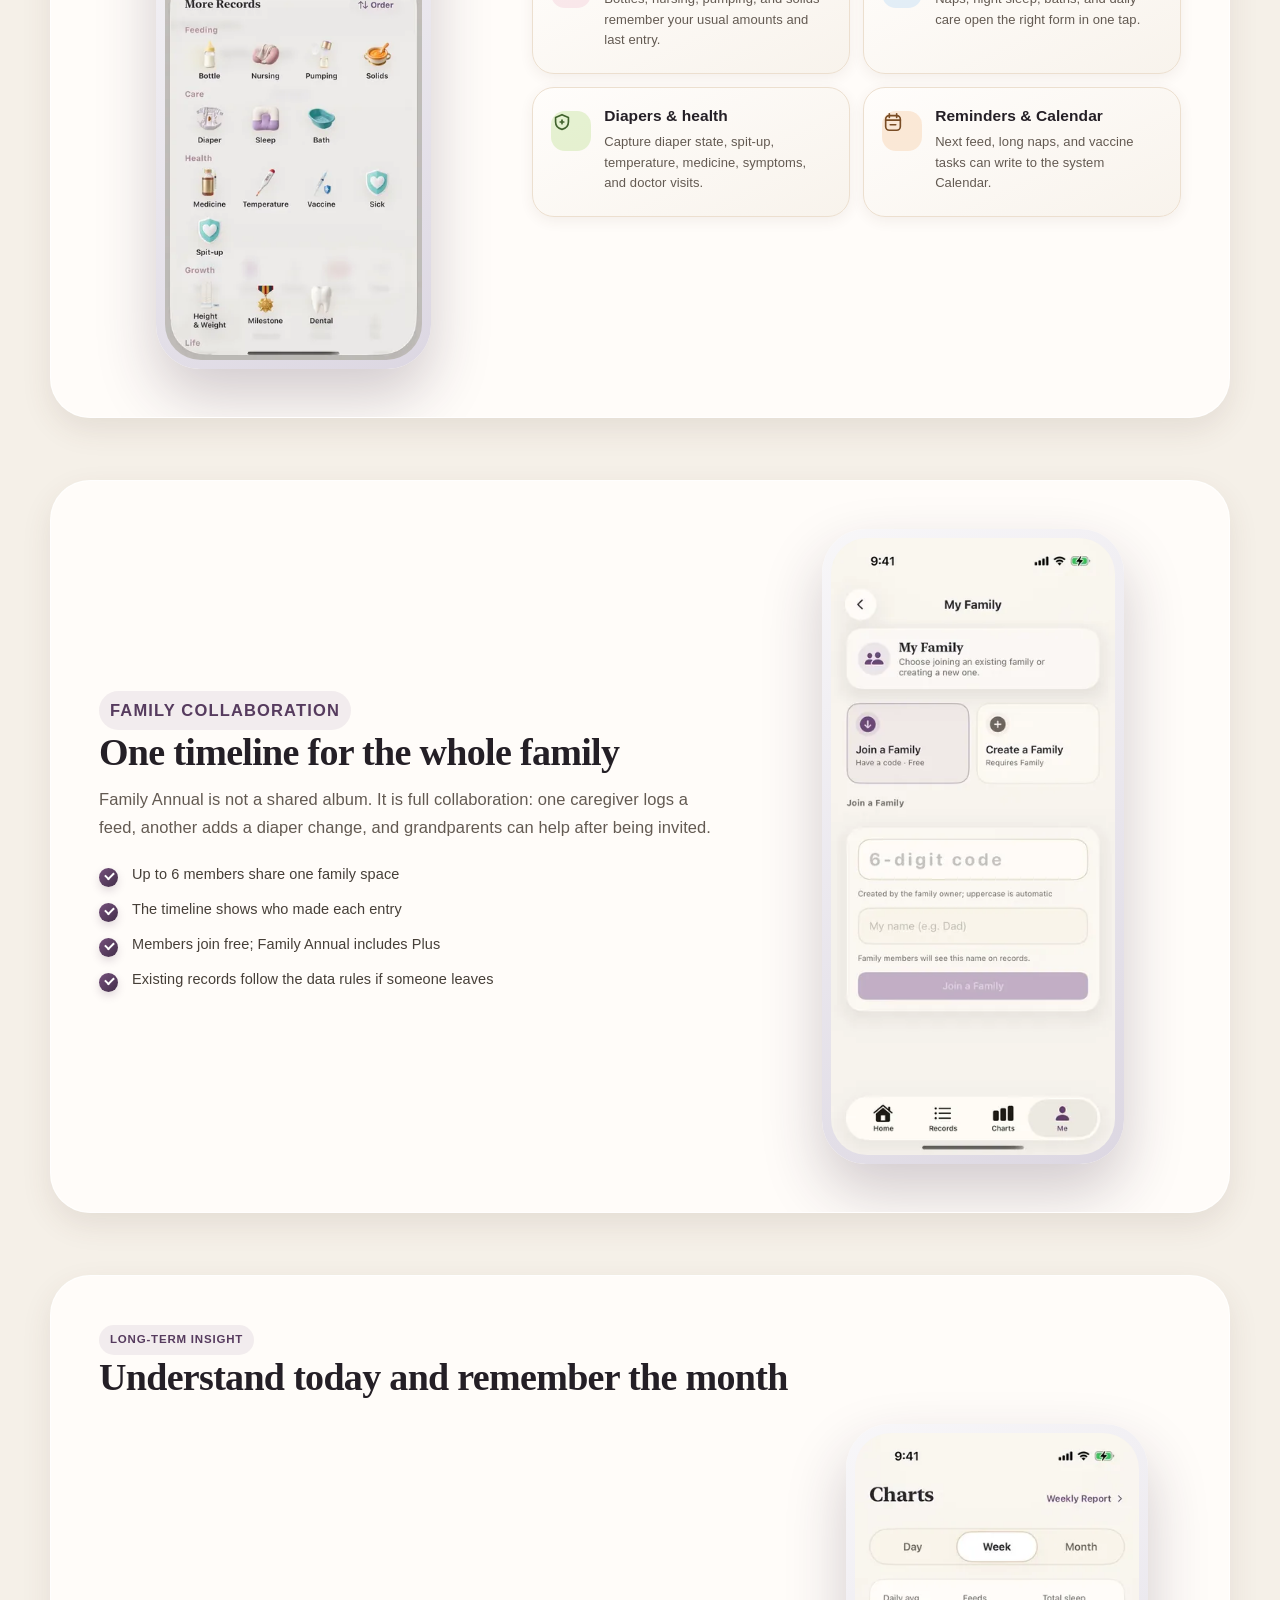
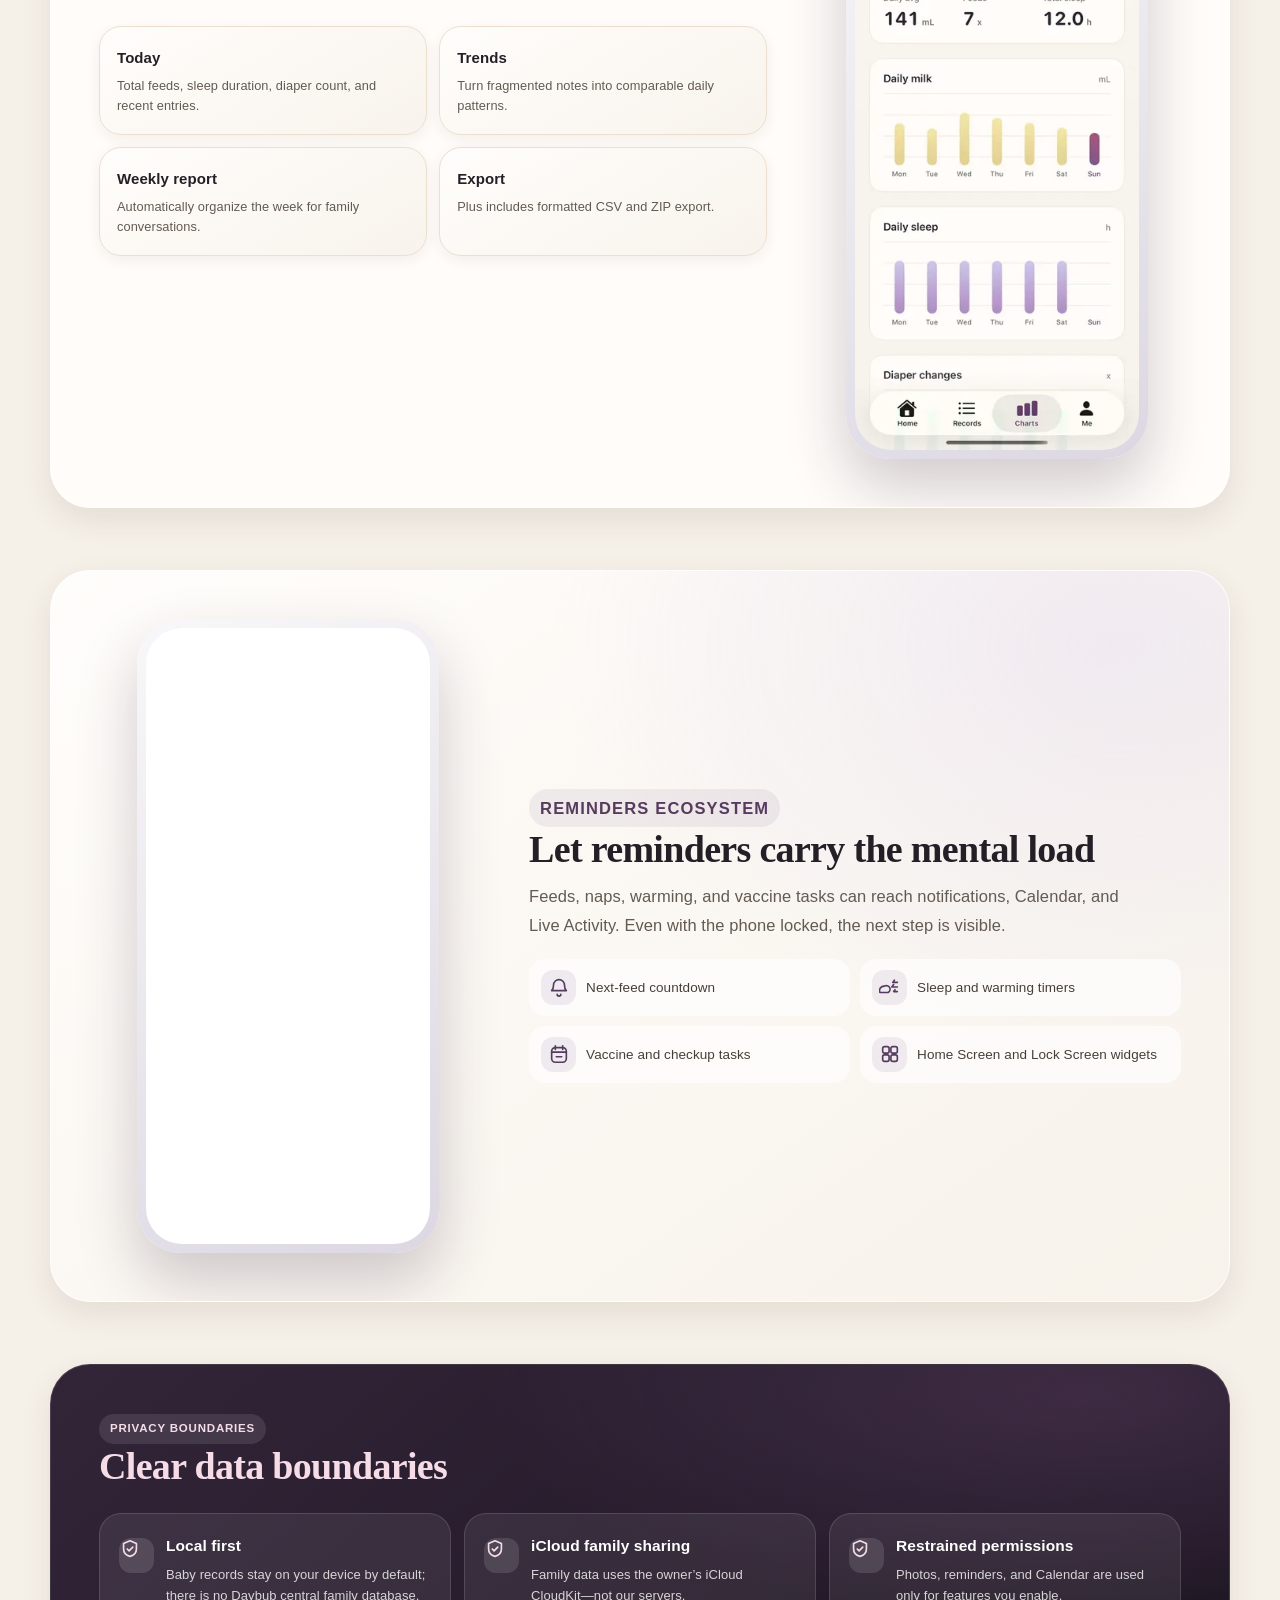
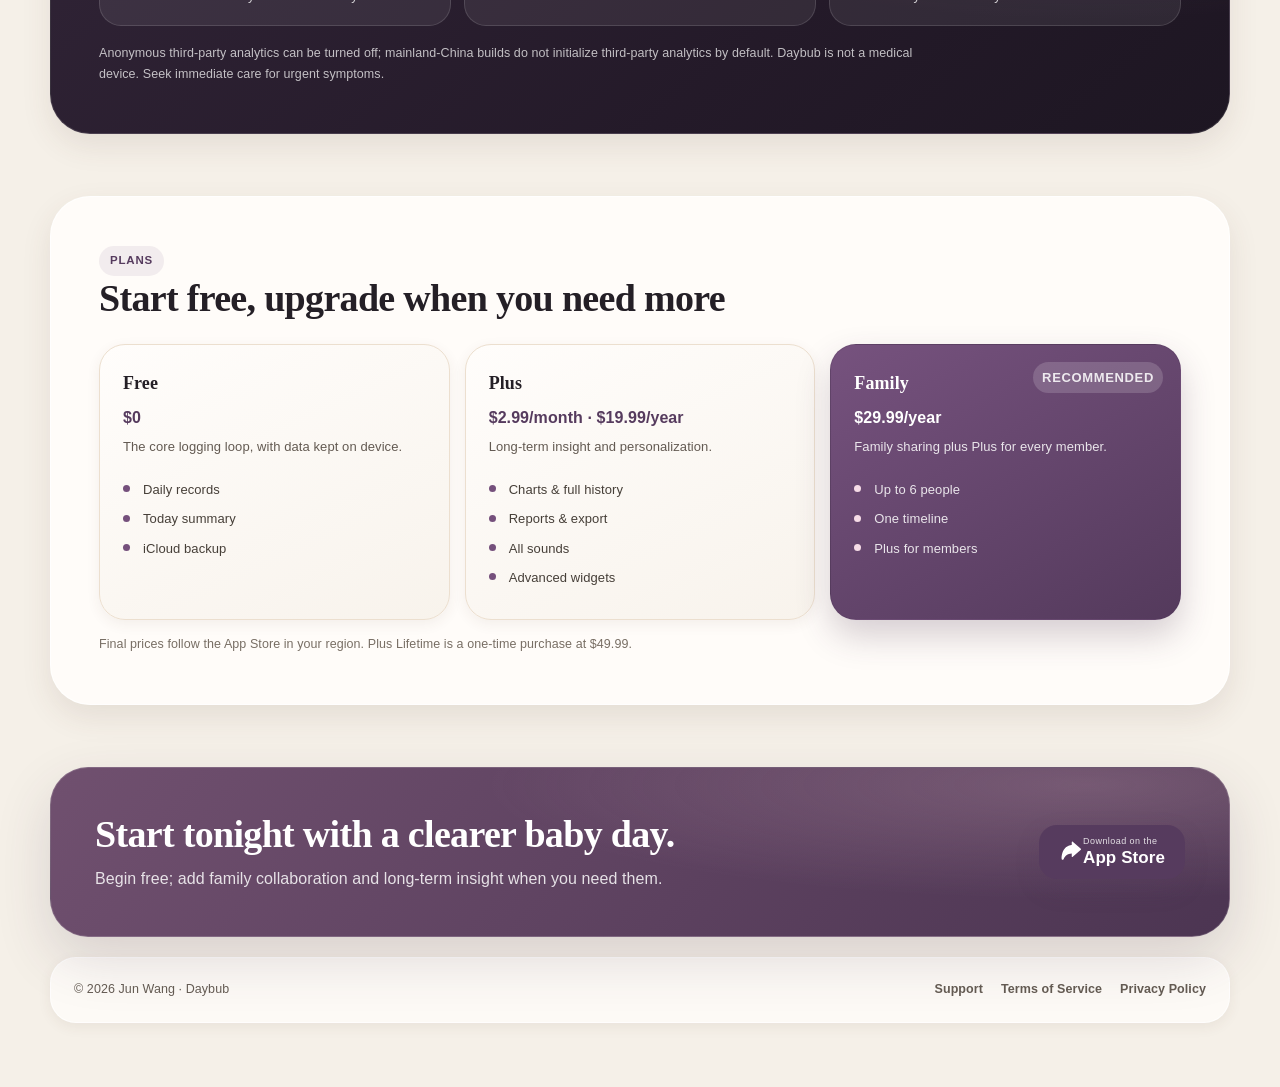
==== commit 6676d31b: "feat(babyoneday): use app icon in brand mark" ====
--- a/index.html
+++ b/index.html
@@ -36,15 +36,7 @@
   <div class="site-shell home-shell">
     <header class="site-header">
       <a class="brand" href="index.html">
-        <span class="brand-mark" aria-hidden="true">
-          <svg width="25" height="25" viewBox="0 0 64 64" fill="none" aria-hidden="true">
-            <path d="M26 14C25 9 27 6 31 7.5 34.5 9 33.5 12 32 14" stroke="currentColor" stroke-width="3"/>
-            <ellipse cx="25.5" cy="33" rx="3.2" ry="4.4" fill="currentColor"/>
-            <ellipse cx="38.5" cy="33" rx="3.2" ry="4.4" fill="currentColor"/>
-            <path d="M28 43q4 2.6 8 0" stroke="currentColor" stroke-width="3" stroke-linecap="round"/>
-            <path d="M16 33c0-12 7-18 16-18s16 6 16 18c0 11-7 18-16 18s-16-7-16-18Z" stroke="currentColor" stroke-width="3"/>
-          </svg>
-        </span>
+        <span class="brand-mark" aria-hidden="true"><img src="assets/app-icon-192.webp" width="46" height="46" alt="" decoding="async"></span>
         <span><span class="brand-name">Daybub</span><span class="brand-sub">Baby Tracker</span></span>
       </a>
       <nav class="site-nav" aria-label="网页导航">
--- a/css/site.css
+++ b/css/site.css
@@ -129,15 +129,22 @@
 }
 
 .brand-mark {
-  display: grid;
-  place-items: center;
+  display: block;
   width: 46px;
   height: 46px;
   flex: 0 0 auto;
+  overflow: clip;
   border-radius: 16px;
-  color: #fff;
-  background: linear-gradient(135deg, var(--rose), var(--lavender));
-  box-shadow: 0 8px 18px rgba(117, 80, 124, .20), inset 0 1px 0 rgba(255, 255, 255, .58);
+  background: #fff;
+  box-shadow: 0 8px 18px rgba(117, 80, 124, .16);
+}
+
+.brand-mark img {
+  display: block;
+  width: 100%;
+  height: 100%;
+  border-radius: inherit;
+  object-fit: cover;
 }
 
 .brand-name {
